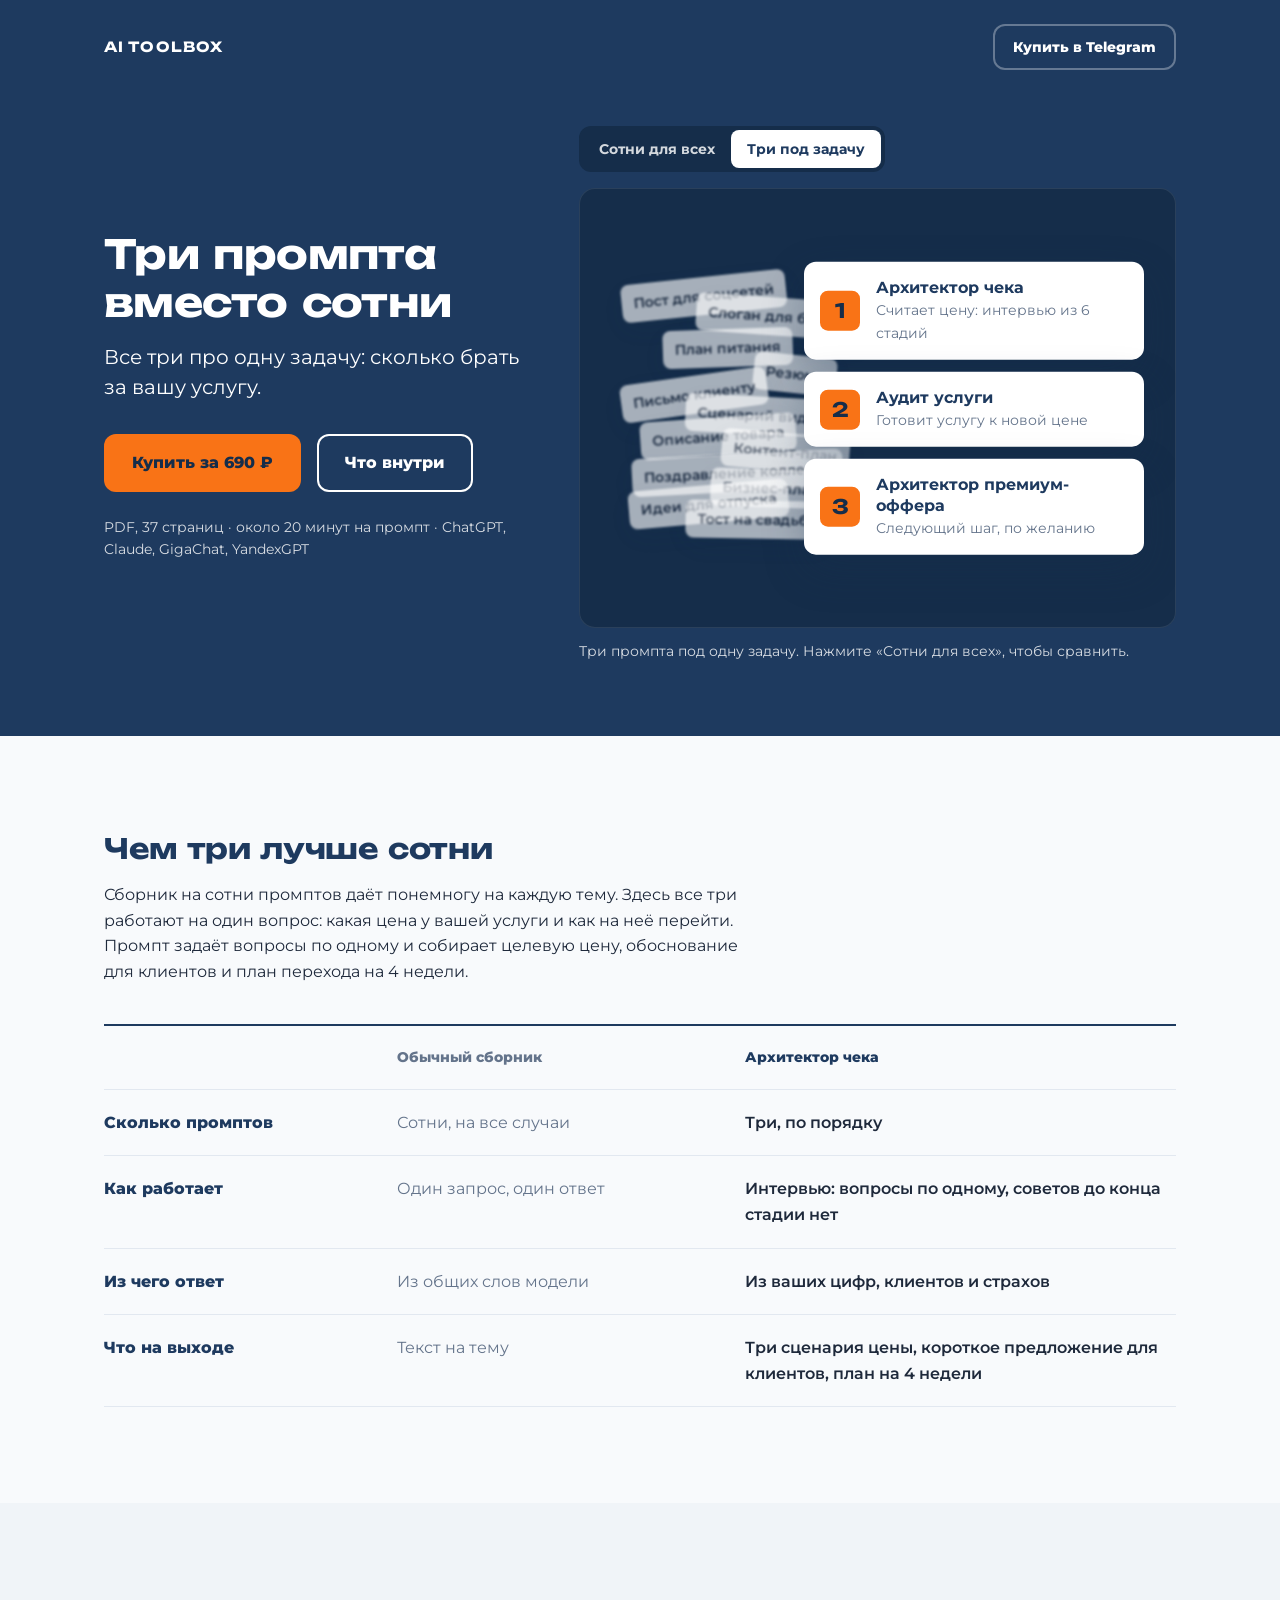
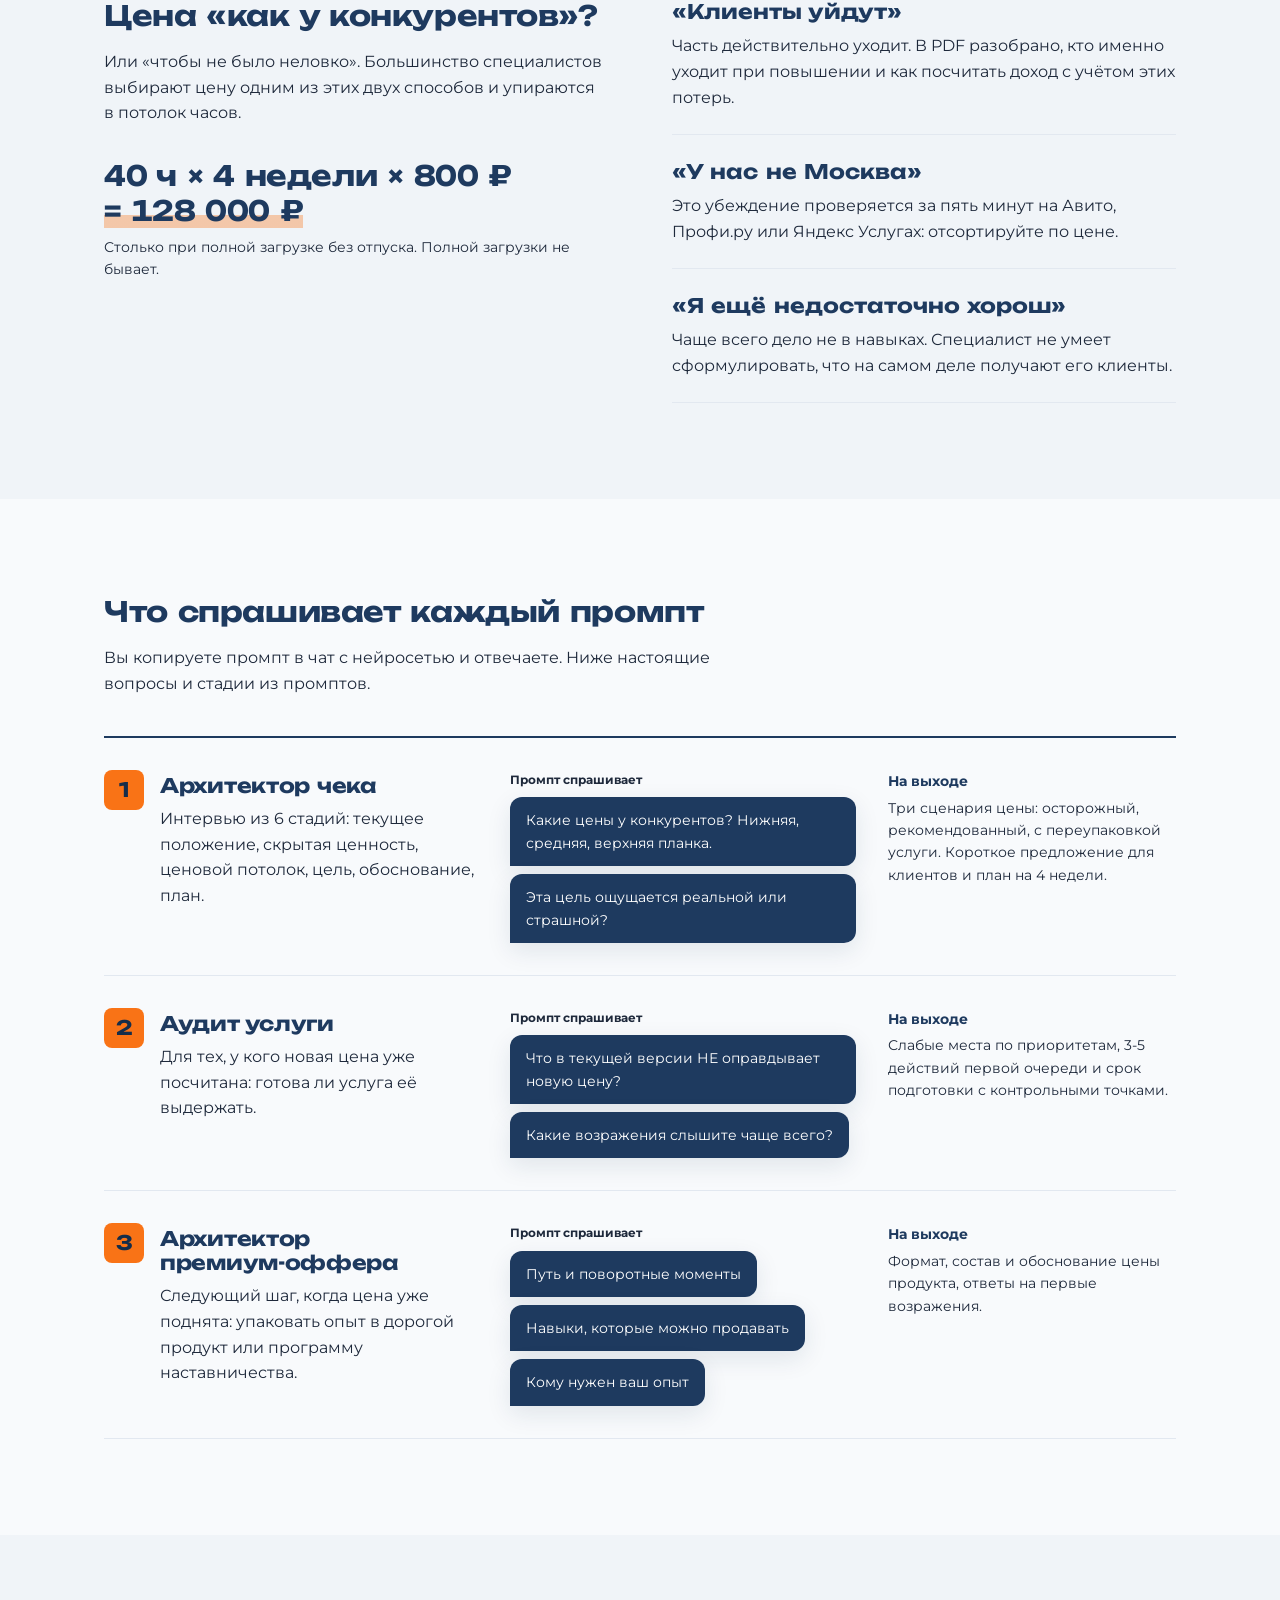
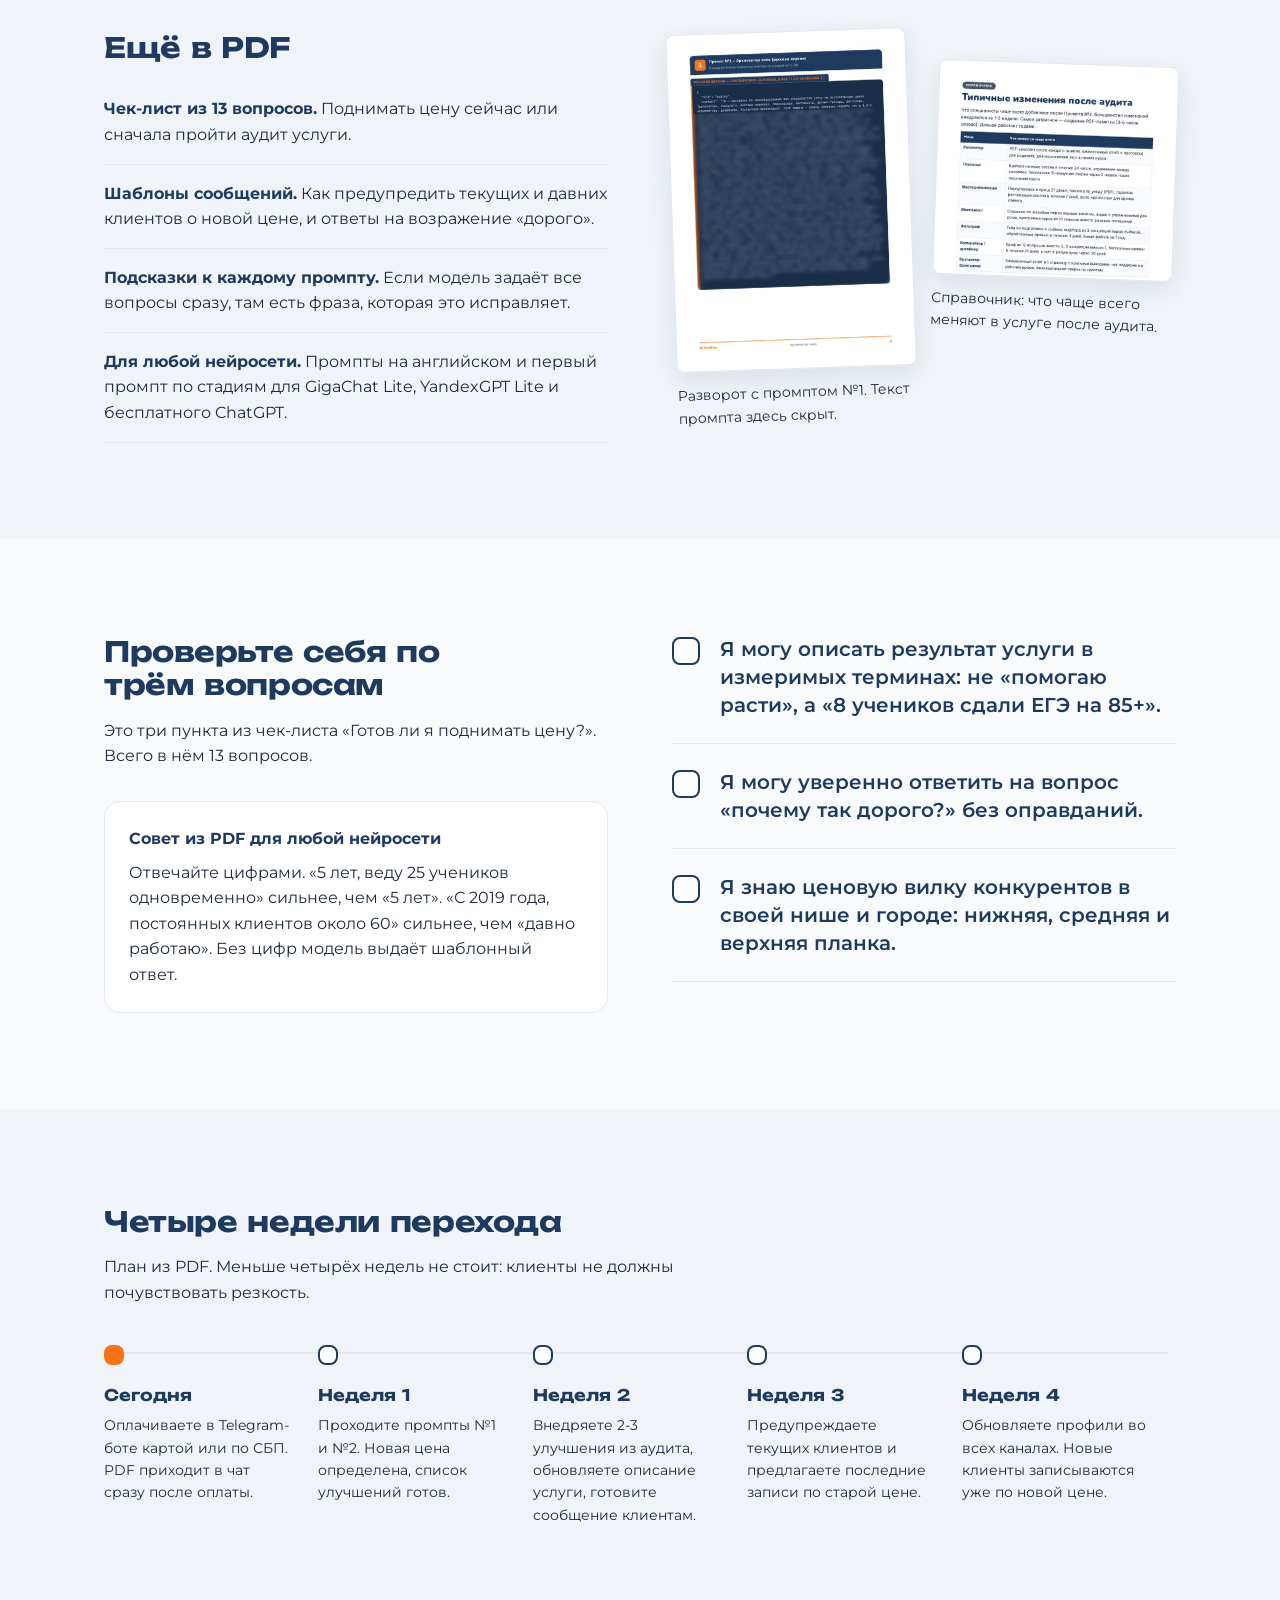
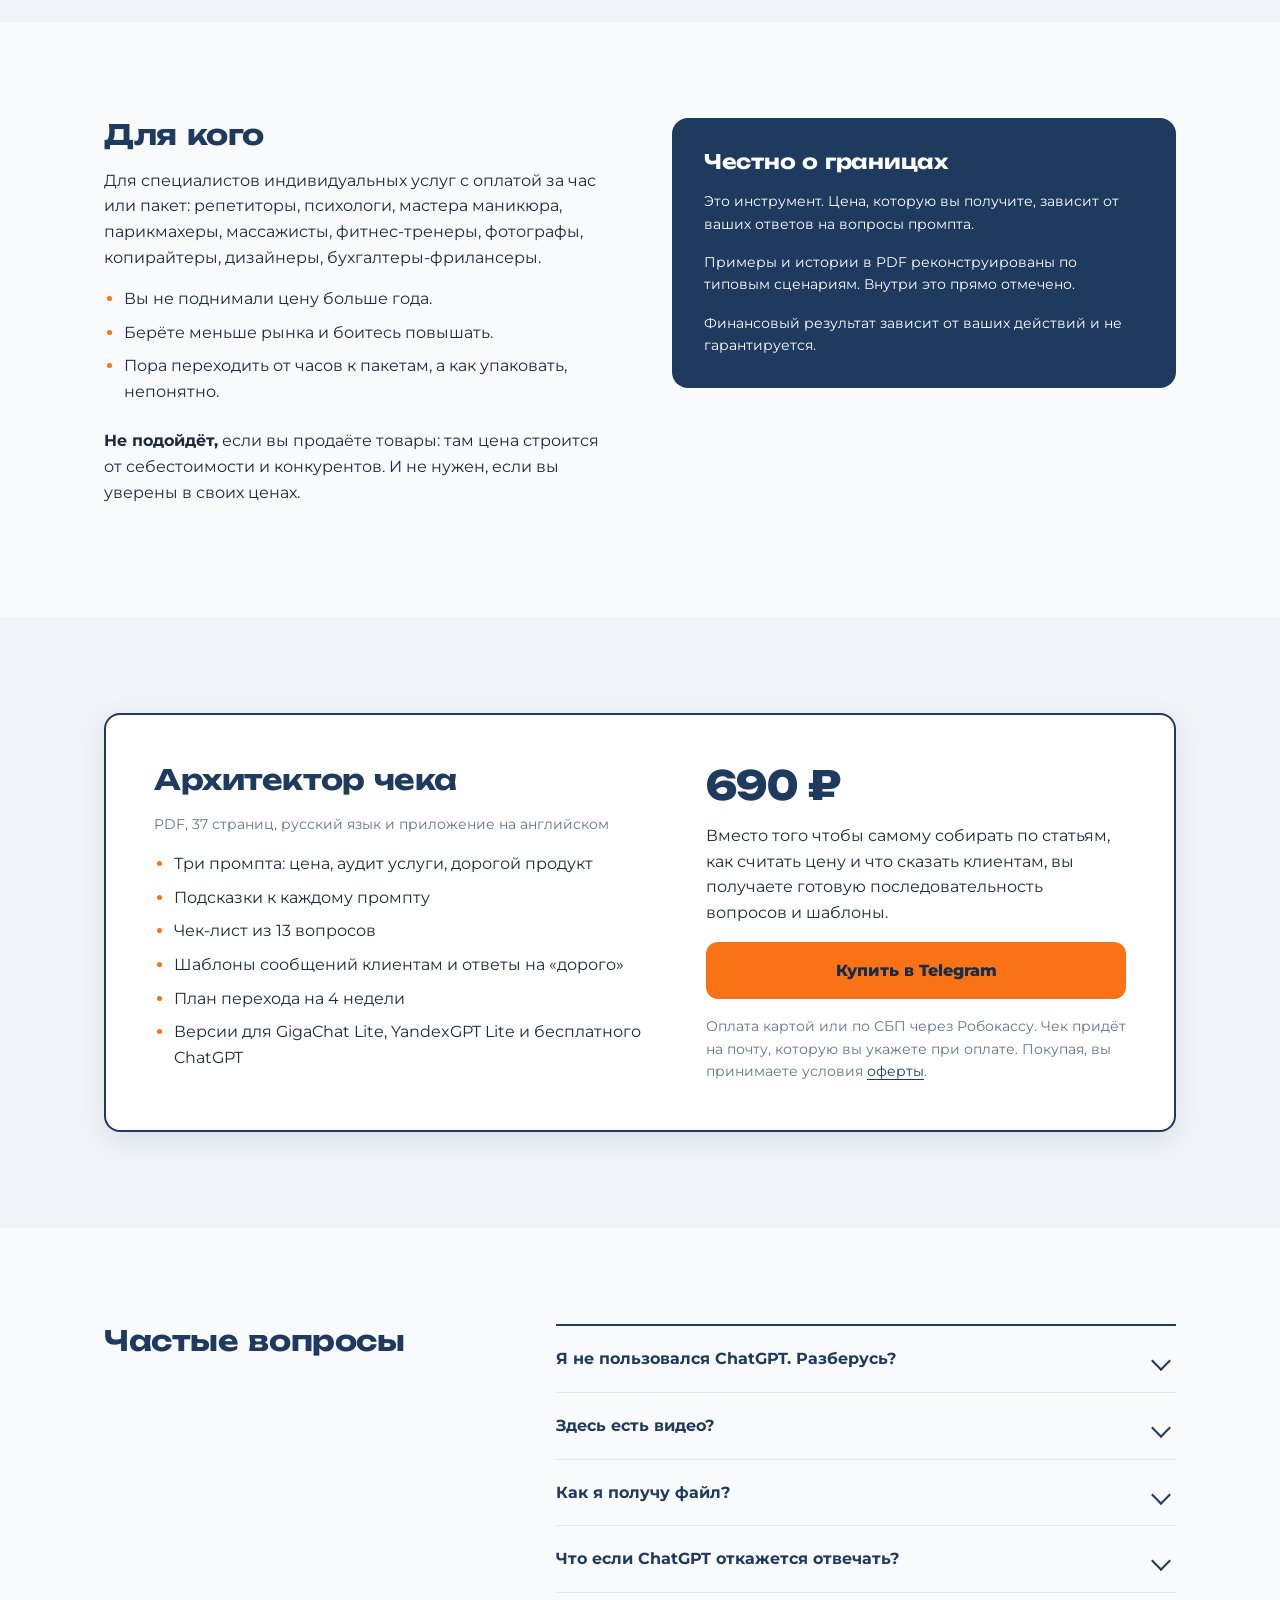
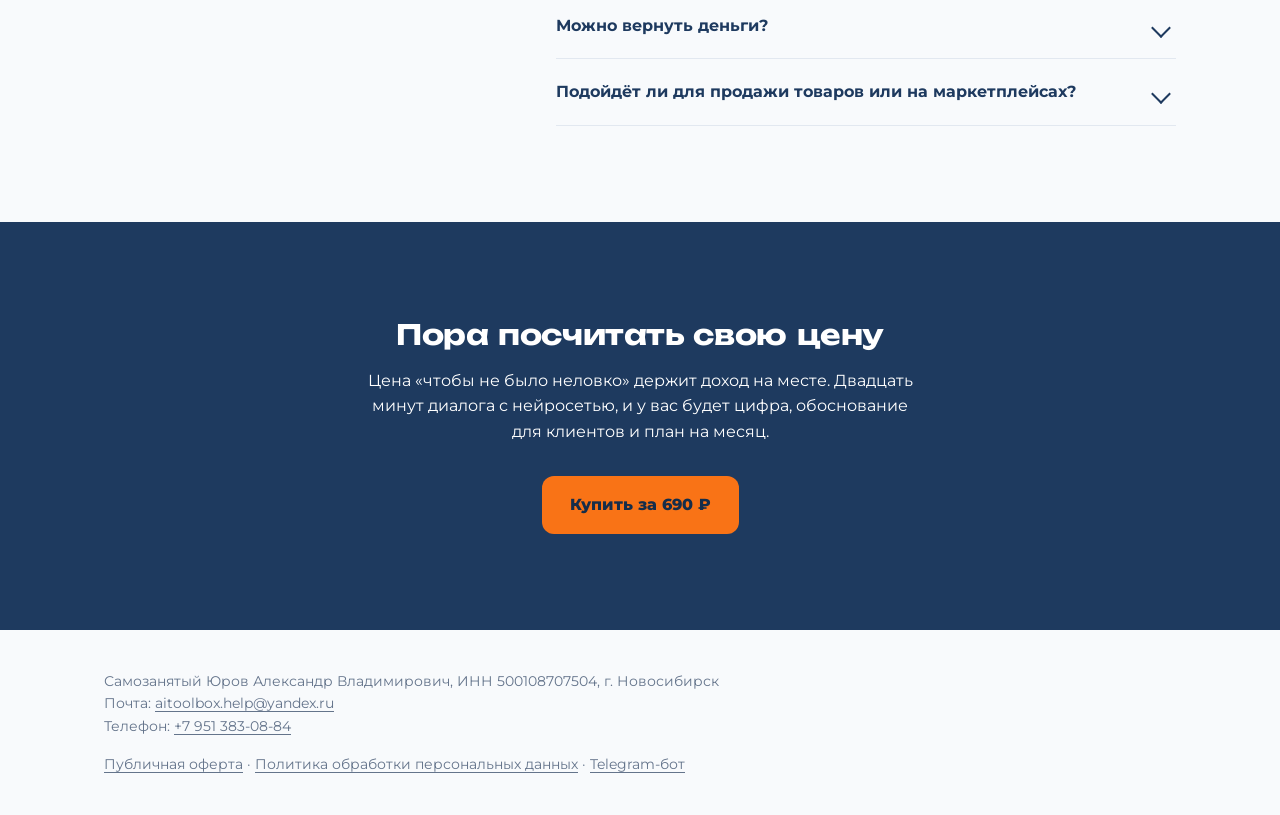
==== index.html @ 484922aa "Публикация страницы 26.09.2026 15:36" ====
<!DOCTYPE html>
<html lang="ru">
<head>
<meta charset="utf-8">
<meta name="viewport" content="width=device-width, initial-scale=1">
<title>Архитектор чека - три промпта, чтобы посчитать новую цену услуги</title>
<meta name="description" content="PDF с тремя промптами для ChatGPT, Claude, GigaChat и YandexGPT. Промпт задаёт вопросы по одному и собирает целевую цену, обоснование и план перехода на 4 недели. Для специалистов индивидуальных услуг.">
<meta property="og:title" content="Архитектор чека - три промпта вместо сотни">
<meta property="og:description" content="Три промпта под одну задачу: сколько брать за вашу услугу. Вопросы по одному, на выходе цена, обоснование и план на 4 недели.">
<meta property="og:type" content="website">
<meta name="theme-color" content="#1e3a5f">
<link rel="preload" href="fonts/Montserrat.woff2" as="font" type="font/woff2" crossorigin>
<link rel="preload" href="fonts/Unbounded.woff2" as="font" type="font/woff2" crossorigin>
<link rel="stylesheet" href="style.css">
</head>
<body>
<!-- Факты - только из arhitektor-cheka.pdf и marketplaces/arhitektor-cheka/digiseller/card.md.
     Перед правкой текста: rules/legal/no-education.md, no-guarantees.md, anglicisms.md, rules/texts/style.md.
     Обложку PDF сюда не ставить: на ней обещание «поднять чек в 1.5-3 раза за 2-4 месяца». -->

<!-- HERO: сравнение «сотни для всех» и «три под задачу» -->
<section class="stage-field" id="top">
  <header class="wrap topbar">
    <a class="logo" href="#top">AI TOOLBOX</a>
    <a class="btn btn-ghost" href="https://t.me/aitoolboxru_bot?start=site">Купить в Telegram</a>
  </header>
  <div class="wrap hero">
    <div class="hero-copy">
      <h1>Три промпта вместо сотни</h1>
      <p class="lead">Все три про одну задачу: сколько брать за вашу услугу.</p>
      <div class="actions">
        <a class="btn btn-primary" href="https://t.me/aitoolboxru_bot?start=site">Купить за 690 ₽</a>
        <a class="btn btn-outline" href="#inside">Что внутри</a>
      </div>
      <p class="facts">PDF, 37 страниц · около 20 минут на промпт · ChatGPT, Claude, GigaChat, YandexGPT</p>
    </div>

    <figure class="compare-stage" id="stage" data-view="three">
      <div class="switch" role="group" aria-label="Что показать">
        <button type="button" data-view="pile" aria-pressed="false">Сотни для всех</button>
        <button type="button" data-view="three" aria-pressed="true">Три под задачу</button>
      </div>
      <div class="table-top">
        <div class="pile" aria-hidden="true">
          <span class="slip" style="--sx:-18px;--sy:-30px;--sr:-6deg;--fx:-190px;--fy:-150px;--fr:-9deg">Пост для соцсетей</span>
          <span class="slip" style="--sx:14px;--sy:-22px;--sr:4deg;--fx:150px;--fy:-160px;--fr:7deg">Слоган для бренда</span>
          <span class="slip" style="--sx:-8px;--sy:-10px;--sr:-2deg;--fx:-40px;--fy:-110px;--fr:-3deg">План питания</span>
          <span class="slip" style="--sx:20px;--sy:0px;--sr:6deg;--fx:190px;--fy:-80px;--fr:11deg">Резюме</span>
          <span class="slip" style="--sx:-22px;--sy:8px;--sr:-8deg;--fx:-200px;--fy:-40px;--fr:-12deg">Письмо клиенту</span>
          <span class="slip" style="--sx:6px;--sy:16px;--sr:3deg;--fx:60px;--fy:-20px;--fr:4deg">Сценарий видео</span>
          <span class="slip" style="--sx:-12px;--sy:24px;--sr:-4deg;--fx:-120px;--fy:40px;--fr:-6deg">Описание товара</span>
          <span class="slip" style="--sx:16px;--sy:30px;--sr:5deg;--fx:170px;--fy:30px;--fr:8deg">Контент-план</span>
          <span class="slip" style="--sx:-4px;--sy:38px;--sr:-3deg;--fx:10px;--fy:80px;--fr:-2deg">Поздравление коллегам</span>
          <span class="slip" style="--sx:10px;--sy:44px;--sr:2deg;--fx:-190px;--fy:120px;--fr:-5deg">Бизнес-план</span>
          <span class="slip" style="--sx:-16px;--sy:50px;--sr:-5deg;--fx:150px;--fy:130px;--fr:6deg">Идеи для отпуска</span>
          <span class="slip" style="--sx:4px;--sy:56px;--sr:1deg;--fx:-20px;--fy:160px;--fr:3deg">Тост на свадьбу</span>
        </div>
        <ol class="three">
          <li><span class="num">1</span><b>Архитектор чека</b><span>Считает цену: интервью из 6 стадий</span></li>
          <li><span class="num">2</span><b>Аудит услуги</b><span>Готовит услугу к новой цене</span></li>
          <li><span class="num">3</span><b>Архитектор премиум-оффера</b><span>Следующий шаг, по желанию</span></li>
        </ol>
      </div>
      <figcaption id="stage-caption">Три промпта под одну задачу. Нажмите «Сотни для всех», чтобы сравнить.</figcaption>
    </figure>
  </div>
</section>

<!-- СРАВНЕНИЕ -->
<section class="sheet">
  <div class="wrap">
    <h2>Чем три лучше сотни</h2>
    <p class="intro">Сборник на сотни промптов даёт понемногу на каждую тему. Здесь все три работают на один вопрос: какая цена у вашей услуги и как на неё перейти. Промпт задаёт вопросы по одному и собирает целевую цену, обоснование для клиентов и план перехода на 4 недели.</p>
    <dl class="versus">
      <div class="versus-head" aria-hidden="true"><span></span><span>Обычный сборник</span><span>Архитектор чека</span></div>
      <div><dt>Сколько промптов</dt><dd data-label="Обычный сборник">Сотни, на все случаи</dd><dd data-label="Архитектор чека">Три, по порядку</dd></div>
      <div><dt>Как работает</dt><dd data-label="Обычный сборник">Один запрос, один ответ</dd><dd data-label="Архитектор чека">Интервью: вопросы по одному, советов до конца стадии нет</dd></div>
      <div><dt>Из чего ответ</dt><dd data-label="Обычный сборник">Из общих слов модели</dd><dd data-label="Архитектор чека">Из ваших цифр, клиентов и страхов</dd></div>
      <div><dt>Что на выходе</dt><dd data-label="Обычный сборник">Текст на тему</dd><dd data-label="Архитектор чека">Три сценария цены, короткое предложение для клиентов, план на 4 недели</dd></div>
    </dl>
  </div>
</section>

<!-- ПРОБЛЕМА -->
<section class="sheet alt">
  <div class="wrap split">
    <div>
      <h2>Цена «как у конкурентов»?</h2>
      <p>Или «чтобы не было неловко». Большинство специалистов выбирают цену одним из этих двух способов и упираются в потолок часов.</p>
      <p class="equation"><span>40 ч × 4 недели × 800 ₽</span><span>= 128 000 ₽</span></p>
      <p class="note">Столько при полной загрузке без отпуска. Полной загрузки не бывает.</p>
    </div>
    <ul class="fears">
      <li><b>«Клиенты уйдут»</b><span>Часть действительно уходит. В PDF разобрано, кто именно уходит при повышении и как посчитать доход с учётом этих потерь.</span></li>
      <li><b>«У нас не Москва»</b><span>Это убеждение проверяется за пять минут на Авито, Профи.ру или Яндекс Услугах: отсортируйте по цене.</span></li>
      <li><b>«Я ещё недостаточно хорош»</b><span>Чаще всего дело не в навыках. Специалист не умеет сформулировать, что на самом деле получают его клиенты.</span></li>
    </ul>
  </div>
</section>

<!-- ЧТО ВНУТРИ: три промпта -->
<section class="sheet" id="inside">
  <div class="wrap">
    <h2>Что спрашивает каждый промпт</h2>
    <p class="intro">Вы копируете промпт в чат с нейросетью и отвечаете. Ниже настоящие вопросы и стадии из промптов.</p>
    <ol class="prompts">
      <li>
        <div class="p-name"><span class="num">1</span><h3>Архитектор чека</h3><p>Интервью из 6 стадий: текущее положение, скрытая ценность, ценовой потолок, цель, обоснование, план.</p></div>
        <div class="p-asks"><span class="who">Промпт спрашивает</span><q>Какие цены у конкурентов? Нижняя, средняя, верхняя планка.</q><q>Эта цель ощущается реальной или страшной?</q></div>
        <div class="p-gives"><b>На выходе</b>Три сценария цены: осторожный, рекомендованный, с переупаковкой услуги. Короткое предложение для клиентов и план на 4 недели.</div>
      </li>
      <li>
        <div class="p-name"><span class="num">2</span><h3>Аудит услуги</h3><p>Для тех, у кого новая цена уже посчитана: готова ли услуга её выдержать.</p></div>
        <div class="p-asks"><span class="who">Промпт спрашивает</span><q>Что в текущей версии НЕ оправдывает новую цену?</q><q>Какие возражения слышите чаще всего?</q></div>
        <div class="p-gives"><b>На выходе</b>Слабые места по приоритетам, 3-5 действий первой очереди и срок подготовки с контрольными точками.</div>
      </li>
      <li>
        <div class="p-name"><span class="num">3</span><h3>Архитектор премиум-оффера</h3><p>Следующий шаг, когда цена уже поднята: упаковать опыт в дорогой продукт или программу наставничества.</p></div>
        <div class="p-asks"><span class="who">Промпт спрашивает</span><q>Путь и поворотные моменты</q><q>Навыки, которые можно продавать</q><q>Кому нужен ваш опыт</q></div>
        <div class="p-gives"><b>На выходе</b>Формат, состав и обоснование цены продукта, ответы на первые возражения.</div>
      </li>
    </ol>
  </div>
</section>

<!-- ЕЩЁ В PDF -->
<section class="sheet alt">
  <div class="wrap split">
    <div>
      <h2>Ещё в PDF</h2>
      <ul class="extras">
        <li><b>Чек-лист из 13 вопросов.</b> Поднимать цену сейчас или сначала пройти аудит услуги.</li>
        <li><b>Шаблоны сообщений.</b> Как предупредить текущих и давних клиентов о новой цене, и ответы на возражение «дорого».</li>
        <li><b>Подсказки к каждому промпту.</b> Если модель задаёт все вопросы сразу, там есть фраза, которая это исправляет.</li>
        <li><b>Для любой нейросети.</b> Промпты на английском и первый промпт по стадиям для GigaChat Lite, YandexGPT Lite и бесплатного ChatGPT.</li>
      </ul>
    </div>
    <div class="shots">
      <figure>
        <img src="img/prompt.jpg" width="720" height="1017" loading="lazy" alt="Разворот PDF с промптом №1. Текст промпта скрыт">
        <figcaption>Разворот с промптом №1. Текст промпта здесь скрыт.</figcaption>
      </figure>
      <figure>
        <img src="img/tablica.jpg" width="720" height="644" loading="lazy" alt="Разворот PDF: таблица типичных изменений услуги после аудита по нишам">
        <figcaption>Справочник: что чаще всего меняют в услуге после аудита.</figcaption>
      </figure>
    </div>
  </div>
</section>

<!-- ПОЛЬЗА -->
<section class="sheet">
  <div class="wrap split">
    <div>
      <h2>Проверьте себя по трём вопросам</h2>
      <p>Это три пункта из чек-листа «Готов ли я поднимать цену?». Всего в нём 13 вопросов.</p>
      <div class="tip">
        <b>Совет из PDF для любой нейросети</b>
        <p>Отвечайте цифрами. «5 лет, веду 25 учеников одновременно» сильнее, чем «5 лет». «С 2019 года, постоянных клиентов около 60» сильнее, чем «давно работаю». Без цифр модель выдаёт шаблонный ответ.</p>
      </div>
    </div>
    <ul class="checklist">
      <li><label><input type="checkbox"><span>Я могу описать результат услуги в измеримых терминах: не «помогаю расти», а «8 учеников сдали ЕГЭ на 85+».</span></label></li>
      <li><label><input type="checkbox"><span>Я могу уверенно ответить на вопрос «почему так дорого?» без оправданий.</span></label></li>
      <li><label><input type="checkbox"><span>Я знаю ценовую вилку конкурентов в своей нише и городе: нижняя, средняя и верхняя планка.</span></label></li>
    </ul>
  </div>
</section>

<!-- КАК ЭТО РАБОТАЕТ -->
<section class="sheet alt">
  <div class="wrap">
    <h2>Четыре недели перехода</h2>
    <p class="intro">План из PDF. Меньше четырёх недель не стоит: клиенты не должны почувствовать резкость.</p>
    <ol class="road">
      <li><span class="step">Сегодня</span><p>Оплачиваете в Telegram-боте картой или по СБП. PDF приходит в чат сразу после оплаты.</p></li>
      <li><span class="step">Неделя 1</span><p>Проходите промпты №1 и №2. Новая цена определена, список улучшений готов.</p></li>
      <li><span class="step">Неделя 2</span><p>Внедряете 2-3 улучшения из аудита, обновляете описание услуги, готовите сообщение клиентам.</p></li>
      <li><span class="step">Неделя 3</span><p>Предупреждаете текущих клиентов и предлагаете последние записи по старой цене.</p></li>
      <li><span class="step">Неделя 4</span><p>Обновляете профили во всех каналах. Новые клиенты записываются уже по новой цене.</p></li>
    </ol>
  </div>
</section>

<!-- ДЛЯ КОГО -->
<section class="sheet">
  <div class="wrap split">
    <div>
      <h2>Для кого</h2>
      <p>Для специалистов индивидуальных услуг с оплатой за час или пакет: репетиторы, психологи, мастера маникюра, парикмахеры, массажисты, фитнес-тренеры, фотографы, копирайтеры, дизайнеры, бухгалтеры-фрилансеры.</p>
      <ul class="fit">
        <li>Вы не поднимали цену больше года.</li>
        <li>Берёте меньше рынка и боитесь повышать.</li>
        <li>Пора переходить от часов к пакетам, а как упаковать, непонятно.</li>
      </ul>
      <p class="not-fit"><b>Не подойдёт,</b> если вы продаёте товары: там цена строится от себестоимости и конкурентов. И не нужен, если вы уверены в своих ценах.</p>
    </div>
    <div class="limits">
      <h3>Честно о границах</h3>
      <p>Это инструмент. Цена, которую вы получите, зависит от ваших ответов на вопросы промпта.</p>
      <p>Примеры и истории в PDF реконструированы по типовым сценариям. Внутри это прямо отмечено.</p>
      <p>Финансовый результат зависит от ваших действий и не гарантируется.</p>
    </div>
  </div>
</section>

<!-- ЦЕНА -->
<section class="sheet alt" id="price">
  <div class="wrap">
    <div class="price-card">
      <div>
        <h2>Архитектор чека</h2>
        <p class="muted">PDF, 37 страниц, русский язык и приложение на английском</p>
        <ul>
          <li>Три промпта: цена, аудит услуги, дорогой продукт</li>
          <li>Подсказки к каждому промпту</li>
          <li>Чек-лист из 13 вопросов</li>
          <li>Шаблоны сообщений клиентам и ответы на «дорого»</li>
          <li>План перехода на 4 недели</li>
          <li>Версии для GigaChat Lite, YandexGPT Lite и бесплатного ChatGPT</li>
        </ul>
      </div>
      <div class="price-buy">
        <div class="price">690 ₽</div>
        <p>Вместо того чтобы самому собирать по статьям, как считать цену и что сказать клиентам, вы получаете готовую последовательность вопросов и шаблоны.</p>
        <a class="btn btn-primary" href="https://t.me/aitoolboxru_bot?start=site">Купить в Telegram</a>
        <p class="pay-note">Оплата картой или по СБП через Робокассу. Чек придёт на почту, которую вы укажете при оплате. Покупая, вы принимаете условия <a href="oferta.html">оферты</a>.</p>
      </div>
    </div>
  </div>
</section>

<!-- FAQ -->
<section class="sheet">
  <div class="wrap faq">
    <h2>Частые вопросы</h2>
    <div>
      <details>
        <summary>Я не пользовался ChatGPT. Разберусь?</summary>
        <div><p>Промпт копируется целиком и вставляется в новый чат, дальше нейросеть сама ведёт вас по вопросам. В PDF есть страница о том, как открыть ChatGPT из России, и отдельная схема для GigaChat и YandexGPT.</p></div>
      </details>
      <details>
        <summary>Здесь есть видео?</summary>
        <div><p>Нет. Это PDF с тремя промптами. Промпты задают вопросы, как консультант, и на выходе дают документ: цену, текст для клиентов и план на 4 недели.</p></div>
      </details>
      <details>
        <summary>Как я получу файл?</summary>
        <div><p>Кнопка «Купить» ведёт в Telegram-бот @aitoolboxru_bot. Там вы оплачиваете, и бот присылает PDF в чат, обычно в течение минуты. Отдельной платы за получение нет.</p></div>
      </details>
      <details>
        <summary>Что если ChatGPT откажется отвечать?</summary>
        <div><p>Промпты проверены на ChatGPT, Claude, GigaChat и YandexGPT. Если бесплатная модель задаёт все вопросы сразу, в подсказках есть фраза, которая это исправляет.</p></div>
      </details>
      <details>
        <summary>Можно вернуть деньги?</summary>
        <div><p>Цифровой товар после получения возврату не подлежит, поэтому состав PDF полностью описан на этой странице. Если файл не пришёл или повреждён и мы не заменили его в течение 10 дней после обращения, деньги вернём полностью. Подробно - в <a href="oferta.html">оферте</a>.</p></div>
      </details>
      <details>
        <summary>Подойдёт ли для продажи товаров или на маркетплейсах?</summary>
        <div><p>Нет. Промпты построены на логике услуги: работа один на один и персональный результат. У товаров цена строится иначе.</p></div>
      </details>
    </div>
  </div>
</section>

<!-- FINAL CTA -->
<section class="final">
  <div class="wrap">
    <h2>Пора посчитать свою цену</h2>
    <p>Цена «чтобы не было неловко» держит доход на месте. Двадцать минут диалога с нейросетью, и у вас будет цифра, обоснование для клиентов и план на месяц.</p>
    <a class="btn btn-primary" href="https://t.me/aitoolboxru_bot?start=site">Купить за 690 ₽</a>
  </div>
</section>

<footer>
  <div class="wrap">
    <div>
      Самозанятый Юров Александр Владимирович, ИНН 500108707504, г.&nbsp;Новосибирск<br>
      Почта: <a href="mailto:aitoolbox.help@yandex.ru">aitoolbox.help@yandex.ru</a><br>
      Телефон: <a class="nowrap" href="tel:+79513830884">+7 951 383-08-84</a>
    </div>
    <div>
      <a href="oferta.html">Публичная оферта</a> · <a href="politika.html">Политика обработки персональных данных</a> · <a href="https://t.me/aitoolboxru_bot?start=site">Telegram-бот</a>
    </div>
  </div>
</footer>

<script>
  // Переключатель сравнения на первом экране. Без JS страница показывает «три под задачу».
  (function () {
    var stage = document.getElementById('stage');
    var caption = document.getElementById('stage-caption');
    var text = {
      three: 'Три промпта под одну задачу. Нажмите «Сотни для всех», чтобы сравнить.',
      pile: 'Так обычно выглядит сборник «для всех». Иллюстрация, темы условные.'
    };
    stage.querySelectorAll('.switch button').forEach(function (b) {
      b.addEventListener('click', function () {
        var v = b.dataset.view;
        stage.dataset.view = v;
        caption.textContent = text[v];
        stage.querySelectorAll('.switch button').forEach(function (o) {
          o.setAttribute('aria-pressed', String(o === b));
        });
      });
    });
  })();
</script>
</body>
</html>
---- style.css ----
/* AI Toolbox: страница «Архитектор чека».
   Цвета, шрифты, кегли, отступы и скругления - только из rules/design/brand.md. */

@font-face {
  font-family: "Montserrat";
  src: url("fonts/Montserrat.woff2") format("woff2");
  font-weight: 100 900;
  font-display: swap;
}
@font-face {
  font-family: "Unbounded";
  src: url("fonts/Unbounded.woff2") format("woff2");
  font-weight: 200 900;
  font-display: swap;
}

:root {
  --bg: #f8fafc;
  --bg2: #f0f4f8;
  --white: #ffffff;
  --text: #1e293b;
  --muted: #64748b;
  --border: #e2e8f0;
  --navy: #1e3a5f;
  --navy-dark: #152d4a;
  --orange: #f97316;
  --orange-light: #fb923c;

  --r-card: 16px;
  --r-btn: 12px;
  --r-sm: 8px;
  --shadow: 0 8px 24px rgba(21, 45, 74, 0.10);
  --shadow-pop: 0 16px 40px rgba(21, 45, 74, 0.28);
  --col: 720px;
  --wide: 1120px;
  --ease: cubic-bezier(0.16, 1, 0.3, 1);
}

* { box-sizing: border-box; }
html { -webkit-text-size-adjust: 100%; scroll-behavior: smooth; scrollbar-color: var(--navy) var(--bg2); }
body {
  margin: 0;
  background: var(--bg);
  color: var(--text);
  font-family: "Montserrat", sans-serif;
  font-size: 16px;
  line-height: 1.6;
  caret-color: var(--orange);
}
::selection { background: var(--navy); color: var(--white); }
.stage-field ::selection, .final ::selection { background: var(--orange); color: var(--navy-dark); }
img { max-width: 100%; height: auto; display: block; }
a { color: var(--navy); text-underline-offset: 3px; text-decoration-thickness: 1px; }
a:hover { text-decoration-thickness: 2px; }

h1, h2, h3 {
  font-family: "Unbounded", sans-serif;
  color: var(--navy);
  font-weight: 700;
  letter-spacing: -0.015em;
  line-height: 1.2;
  margin: 0 0 16px;
  text-wrap: balance;
  word-spacing: 0.12em;
}
h1 { font-size: 40px; }
h2 { font-size: 28px; }
h3 { font-size: 20px; }
p { margin: 0 0 16px; }
.muted { color: var(--muted); font-size: 14px; }

.wrap { max-width: var(--wide); margin: 0 auto; padding-left: 24px; padding-right: 24px; }
.split { display: grid; grid-template-columns: 1fr 1fr; gap: 64px; align-items: start; }
.intro { max-width: 640px; margin-bottom: 40px; }
.sheet { padding: 96px 0; }
.sheet.alt { background: var(--bg2); }

/* ---------- кнопки: основная (акцент) и вторичная (контур) ---------- */
.btn {
  display: inline-block;
  font-family: "Montserrat", sans-serif;
  font-size: 16px;
  font-weight: 800;
  text-decoration: none;
  text-align: center;
  border-radius: var(--r-btn);
  padding: 16px 28px;
  transition: background-color .2s var(--ease), color .2s var(--ease), transform .2s var(--ease), box-shadow .2s var(--ease);
}
.btn:active { transform: translateY(1px); }
.btn-primary { background: var(--orange); color: var(--navy-dark); }
.btn-primary:hover { background: var(--orange-light); }
.btn-outline { box-shadow: inset 0 0 0 2px var(--white); color: var(--white); }
.btn-outline:hover { background: var(--white); color: var(--navy); }
.btn-ghost { font-size: 14px; padding: 12px 20px; color: var(--white); box-shadow: inset 0 0 0 2px rgba(255, 255, 255, 0.32); }
.btn-ghost:hover { box-shadow: inset 0 0 0 2px var(--white); }
.btn:focus-visible, button:focus-visible, summary:focus-visible, a:focus-visible { outline: 3px solid var(--navy); outline-offset: 3px; }
/* на тёмно-синем поле кольцо фокуса оранжевое: тёмно-синее там не видно */
.stage-field :focus-visible, .final :focus-visible { outline-color: var(--orange); }

/* ---------- первый экран: поле сравнения ---------- */
.stage-field { background: var(--navy); color: var(--white); padding-bottom: 72px; overflow: hidden; }
.topbar { display: flex; justify-content: space-between; align-items: center; padding-top: 24px; padding-bottom: 24px; }
.logo { white-space: nowrap; font-family: "Unbounded", sans-serif; font-weight: 700; font-size: 14px; color: var(--white); text-decoration: none; letter-spacing: 0.08em; }
.hero { display: grid; grid-template-columns: 5fr 7fr; gap: 48px; align-items: center; padding-top: 32px; }
.hero h1 { color: var(--white); }
.hero .lead { font-size: 20px; line-height: 1.5; color: var(--white); max-width: 480px; }
.actions { display: flex; flex-wrap: wrap; gap: 16px; margin: 32px 0 24px; }
.facts { font-size: 14px; color: rgba(255, 255, 255, 0.82); margin: 0; }

.compare-stage { margin: 0; }
.switch { display: inline-flex; background: var(--navy-dark); border-radius: var(--r-btn); padding: 4px; margin-bottom: 16px; }
.switch button {
  font: 700 14px/1 "Montserrat", sans-serif;
  color: rgba(255, 255, 255, 0.82);
  background: transparent;
  border: 0;
  border-radius: var(--r-sm);
  padding: 12px 16px;
  cursor: pointer;
  transition: background-color .3s var(--ease), color .3s var(--ease);
}
.switch button:hover { color: var(--white); }
.switch button[aria-pressed="true"] { background: var(--white); color: var(--navy); }

.table-top {
  --k: 1;
  position: relative;
  height: 440px;
  border-radius: var(--r-card);
  background: var(--navy-dark);
  box-shadow: inset 0 0 0 1px rgba(226, 232, 240, 0.10);
  overflow: hidden;
}
.slip {
  position: absolute;
  left: 50%; top: 50%;
  white-space: nowrap;
  font-size: 14px;
  font-weight: 600;
  color: var(--text);
  background: var(--white);
  border-radius: var(--r-sm);
  padding: 8px 12px;
  box-shadow: var(--shadow);
  transform: translate(calc(-50% - 130px * var(--k) + var(--sx) * 2.4 * var(--k)), calc(-50% + (var(--sy) - 13px) * 2.6 * var(--k))) rotate(var(--sr));
  opacity: .62;
  filter: blur(1px);
  transition: transform .9s var(--ease), opacity .6s var(--ease), filter .6s var(--ease);
}
.three {
  position: absolute;
  right: 32px; top: 50%;
  width: min(340px, 58%);
  transform: translateY(-50%);
  list-style: none; margin: 0; padding: 0;
  display: grid; gap: 12px;
  transition: transform .9s var(--ease), opacity .6s var(--ease), filter .6s var(--ease);
}
.three li {
  display: grid;
  grid-template-columns: 40px 1fr;
  column-gap: 16px;
  align-items: center;
  background: var(--white);
  color: var(--text);
  border-radius: var(--r-btn);
  padding: 16px;
  box-shadow: var(--shadow-pop);
}
.three b { grid-column: 2; font-size: 16px; color: var(--navy); line-height: 1.3; }
.three li > span:last-child { grid-column: 2; font-size: 14px; color: var(--muted); }
.num {
  grid-row: span 2;
  width: 40px; height: 40px;
  border-radius: var(--r-sm);
  background: var(--orange); color: var(--navy-dark);
  font: 700 20px/1 "Unbounded", sans-serif;
  display: flex; align-items: center; justify-content: center;
}
/* вид «сборник для всех»: ворох разлетается веером, три отступают */
[data-view="pile"] .slip {
  transform: translate(calc(-50% + var(--fx) * var(--k)), calc(-50% + var(--fy) * var(--k))) rotate(var(--fr));
  opacity: 1;
  filter: none;
}
[data-view="pile"] .three { transform: translateY(-50%) translateX(24px) scale(.9); opacity: .16; filter: blur(3px); }
.compare-stage figcaption { font-size: 14px; color: rgba(255, 255, 255, 0.82); margin-top: 12px; min-height: 24px; }

/* ---------- сравнение ---------- */
.versus { margin: 0; border-top: 2px solid var(--navy); }
.versus > div { display: grid; grid-template-columns: 1fr 1.2fr 1.6fr; gap: 24px; padding: 20px 0; border-bottom: 1px solid var(--border); align-items: baseline; }
.versus-head span { font-size: 14px; font-weight: 800; color: var(--muted); }
.versus-head span:last-child { color: var(--navy); }
.versus dt { font-weight: 800; color: var(--navy); }
.versus dd { margin: 0; }
.versus dd:first-of-type { color: var(--muted); }
.versus dd:last-of-type { font-weight: 600; }

/* ---------- потолок и страхи ---------- */
.equation { word-spacing: 0.12em; font: 700 28px/1.25 "Unbounded", sans-serif; color: var(--navy); letter-spacing: -0.015em; margin: 32px 0 8px; font-variant-numeric: tabular-nums; }
.equation span { display: block; }
.equation span:last-child { color: var(--navy); background: linear-gradient(transparent 62%, rgba(249, 115, 22, 0.35) 62%); display: inline; }
.note { font-size: 14px; color: var(--text); }
.fears { list-style: none; margin: 0; padding: 0; }
.fears li { padding: 24px 0; border-bottom: 1px solid var(--border); }
.fears li:first-child { padding-top: 0; }
.fears b { display: block; word-spacing: 0.12em; font: 700 20px/1.3 "Unbounded", sans-serif; color: var(--navy); margin-bottom: 8px; }

/* ---------- три промпта строками ---------- */
.prompts { list-style: none; margin: 0; padding: 0; border-top: 2px solid var(--navy); }
.prompts > li { display: grid; grid-template-columns: 1.3fr 1.2fr 1fr; gap: 32px; padding: 32px 0; border-bottom: 1px solid var(--border); }
.p-name { display: grid; grid-template-columns: 40px 1fr; column-gap: 16px; align-content: start; }
.p-name .num { grid-row: span 2; }
.p-name h3 { margin: 4px 0 8px; }
.p-name p { margin: 0; }
.p-asks { display: grid; gap: 8px; align-content: start; }
.who { font-size: 12px; font-weight: 700; color: var(--text); }
.p-asks q {
  quotes: none;
  justify-self: start;
  max-width: 100%;
  background: var(--navy);
  color: var(--white);
  border-radius: var(--r-btn) var(--r-btn) var(--r-btn) 0;
  padding: 12px 16px;
  font-size: 14px;
  box-shadow: var(--shadow);
}
.p-gives { font-size: 14px; }
.p-gives b { display: block; font-size: 14px; color: var(--navy); margin-bottom: 4px; }

/* ---------- ещё в PDF ---------- */
.extras { list-style: none; margin: 0; padding: 0; }
.extras li { padding: 16px 0; border-bottom: 1px solid var(--border); }
.extras b { color: var(--navy); }
.shots { display: grid; grid-template-columns: 1fr 1fr; gap: 24px; align-items: start; }
.shots figure { margin: 0; }
.shots img { border-radius: var(--r-sm); border: 1px solid var(--border); box-shadow: var(--shadow); }
.shots figure:first-child { transform: rotate(-2deg); }
.shots figure:last-child { transform: rotate(2deg) translateY(32px); }
.shots figcaption { font-size: 14px; color: var(--text); margin-top: 12px; }

/* ---------- самопроверка ---------- */
.tip { background: var(--white); border: 1px solid var(--border); border-radius: var(--r-card); padding: 24px; margin-top: 32px; }
.tip b { display: block; color: var(--navy); margin-bottom: 8px; }
.tip p { margin: 0; }
.checklist { list-style: none; margin: 0; padding: 0; }
.checklist li { border-bottom: 1px solid var(--border); }
.checklist label { display: grid; grid-template-columns: 28px 1fr; gap: 20px; align-items: start; padding: 24px 0; cursor: pointer; font-size: 20px; line-height: 1.4; color: var(--navy); font-weight: 600; }
.checklist li:first-child label { padding-top: 0; }
.checklist input {
  appearance: none; -webkit-appearance: none;
  width: 28px; height: 28px; margin: 2px 0 0;
  border: 2px solid var(--navy); border-radius: var(--r-sm);
  background: var(--white);
  display: grid; place-content: center;
  cursor: pointer;
  transition: background-color .25s var(--ease), border-color .25s var(--ease);
}
.checklist input::after {
  content: ""; width: 16px; height: 16px;
  background: url("data:image/svg+xml,%3Csvg xmlns='http://www.w3.org/2000/svg' viewBox='0 0 16 16'%3E%3Cpath d='M3 8.5l3.2 3.2L13 4.8' fill='none' stroke='%23152d4a' stroke-width='2.6' stroke-linecap='round' stroke-linejoin='round'/%3E%3C/svg%3E") center / contain no-repeat;
  transform: scale(0); transition: transform .3s var(--ease);
}
.checklist input:checked { background: var(--orange); border-color: var(--orange); }
.checklist input:checked::after { transform: scale(1); }
.checklist input:focus-visible { outline: 3px solid var(--navy); outline-offset: 3px; }
.checklist label:hover input { border-color: var(--navy-dark); }

/* ---------- четыре недели ---------- */
.road { list-style: none; margin: 0; padding: 0; display: grid; grid-template-columns: repeat(5, 1fr); gap: 0; position: relative; }
.road::before { content: ""; position: absolute; left: 8px; right: 8px; top: 7px; height: 2px; background: var(--border); }
.road li { position: relative; padding: 40px 24px 0 0; }
.road li::before { content: ""; position: absolute; left: 0; top: 0; width: 16px; height: 16px; border-radius: var(--r-sm); background: var(--white); border: 2px solid var(--navy); }
.road li:first-child::before { background: var(--orange); border-color: var(--orange); }
.step { display: block; word-spacing: 0.12em; font: 700 16px/1.3 "Unbounded", sans-serif; color: var(--navy); margin-bottom: 8px; }
.road p { font-size: 14px; margin: 0; }

/* ---------- для кого ---------- */
.fit { margin: 0 0 24px; padding-left: 20px; }
.fit li { margin-bottom: 8px; }
.fit li::marker { color: var(--orange); }
.not-fit { color: var(--text); }
.limits { background: var(--navy); color: var(--white); border-radius: var(--r-card); padding: 32px; }
.limits h3 { color: var(--white); }
.limits p { font-size: 14px; }
.limits p:last-child { margin: 0; }

/* ---------- цена ---------- */
.price-card {
  display: grid;
  grid-template-columns: 1.2fr 1fr;
  gap: 48px;
  background: var(--white);
  border: 2px solid var(--navy);
  border-radius: var(--r-card);
  padding: 48px;
  box-shadow: var(--shadow);
}
.price-card ul { padding-left: 20px; margin: 0; }
.price-card li { margin-bottom: 8px; }
.price-card li::marker { color: var(--orange); }
.price { font: 800 40px/1.1 "Unbounded", sans-serif; color: var(--navy); letter-spacing: -0.015em; margin-bottom: 16px; font-variant-numeric: tabular-nums; }
.price-buy .btn { display: block; }
.pay-note { font-size: 14px; color: var(--muted); margin: 16px 0 0; }

/* ---------- FAQ ---------- */
.faq { display: grid; grid-template-columns: 1fr 1.6fr; gap: 64px; align-items: start; }
details { border-bottom: 1px solid var(--border); }
details:first-child { border-top: 2px solid var(--navy); }
summary { cursor: pointer; font-weight: 700; padding: 20px 48px 20px 0; list-style: none; position: relative; color: var(--navy); transition: color .2s var(--ease); }
summary:hover { color: var(--navy-dark); }
summary::-webkit-details-marker { display: none; }
summary::after { content: ""; position: absolute; right: 8px; top: 28px; width: 12px; height: 12px; border-right: 2px solid var(--navy); border-bottom: 2px solid var(--navy); transform: rotate(45deg); transition: transform .3s var(--ease); }
details[open] summary::after { transform: rotate(225deg); top: 32px; }
details > div { padding: 0 0 20px; }
details > div p { margin: 0; }

/* ---------- финал и подвал ---------- */
.final { background: var(--navy); color: var(--white); text-align: center; padding: 96px 0; }
.final h2 { color: var(--white); }
.final p { max-width: 560px; margin: 0 auto 32px; }
footer { padding: 40px 0; font-size: 14px; color: var(--muted); }
footer .wrap { display: flex; flex-wrap: wrap; justify-content: space-between; gap: 16px; }
footer a { color: var(--muted); }
footer a:hover { color: var(--navy); }
.nowrap { white-space: nowrap; }

/* ---------- оферта ---------- */
.doc { max-width: var(--col); margin: 0 auto; padding: 40px 24px 72px; }
.doc h1 { font-size: 28px; }
.doc h2 { font-size: 16px; font-family: "Montserrat", sans-serif; font-weight: 800; margin: 32px 0 8px; }

/* ---------- планшет ---------- */
@media (max-width: 960px) {
  .hero, .split, .faq, .price-card { grid-template-columns: 1fr; }
  .split, .faq { gap: 40px; }
  .prompts > li { grid-template-columns: 1fr 1fr; }
  .p-name { grid-column: 1 / -1; }
  .road { grid-template-columns: 1fr; }
  .road::before { left: 7px; right: auto; top: 8px; bottom: 8px; width: 2px; height: auto; }
  .road li { padding: 0 0 32px 40px; }
  .shots figure:last-child { transform: rotate(2deg); }
}

/* ---------- телефон: отдельная компоновка ---------- */
@media (max-width: 560px) {
  .wrap { padding-left: 16px; padding-right: 16px; }
  .sheet, .final { padding: 64px 0; }
  .topbar .btn { display: none; }
  .topbar { padding-top: 16px; padding-bottom: 8px; }
  .hero { padding-top: 16px; gap: 32px; }
  h1 { font-size: 28px; }
  h2 { font-size: 20px; }
  .hero .lead { font-size: 16px; }
  .btn { display: block; width: 100%; }
  .switch { display: flex; }
  .switch button { flex: 1; padding: 12px 8px; }
  .table-top { --k: .56; height: 400px; }
  .slip { font-size: 12px; }
  .three { top: auto; bottom: 16px; right: 16px; width: calc(100% - 32px); transform: none; }
  .three li { padding: 12px; }
  [data-view="pile"] .three { transform: translateY(24px) scale(.9); }
  .slip { transform: translate(calc(-50% + var(--sx) * 5), calc(-50% - 130px + (var(--sy) - 13px) * .9)) rotate(var(--sr)); opacity: .74; filter: blur(.5px); }
  .versus > .versus-head { display: none; }
  .versus > div { grid-template-columns: 1fr; gap: 8px; }
  .versus dd::before { content: attr(data-label) ": "; font-size: 12px; font-weight: 700; color: var(--text); display: block; }
  .prompts > li { grid-template-columns: 1fr; gap: 16px; }
  .equation { font-size: 20px; }
  .checklist label { font-size: 16px; gap: 16px; }
  .shots { grid-template-columns: 1fr 1fr; gap: 16px; }
  .price-card { padding: 24px; gap: 24px; }
  .price { font-size: 28px; }
  .limits { padding: 24px; }
}

@media (prefers-reduced-motion: reduce) {
  html { scroll-behavior: auto; }
  *, *::before, *::after { transition-duration: 0s !important; }
}
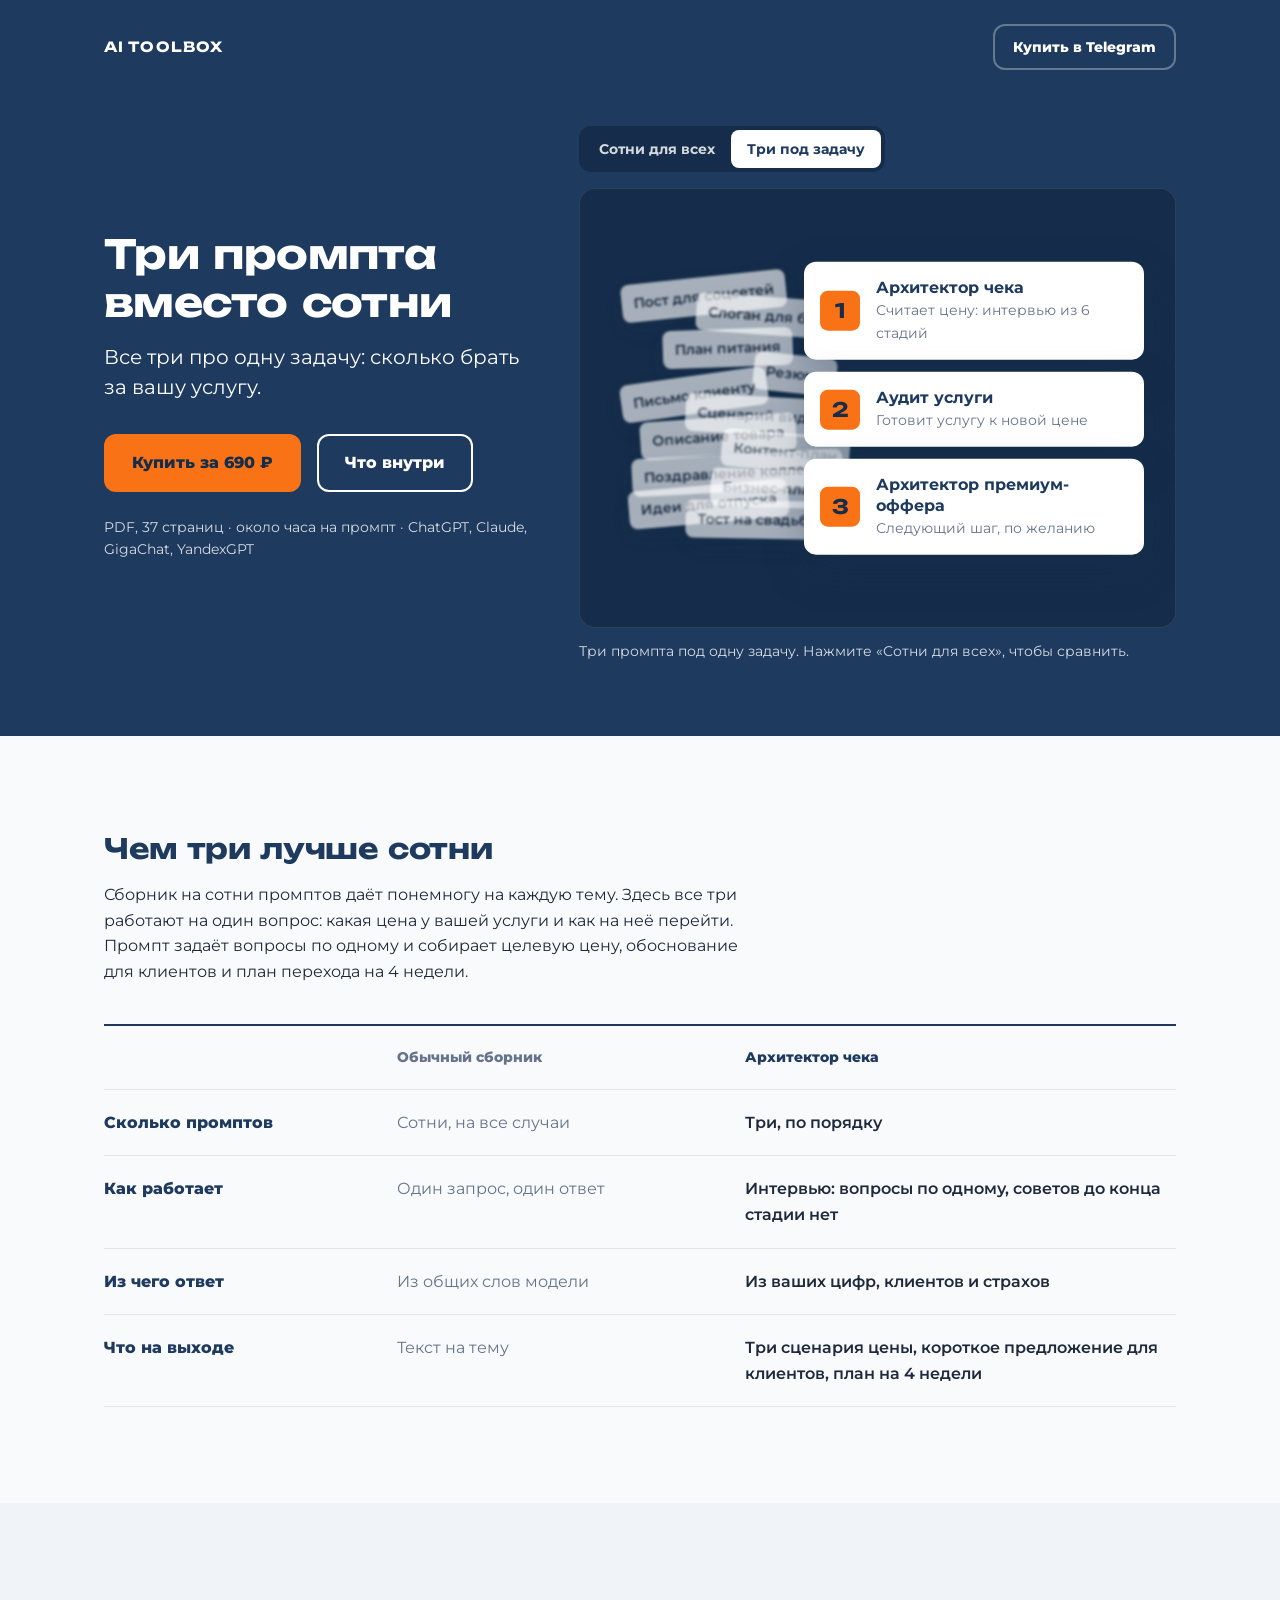
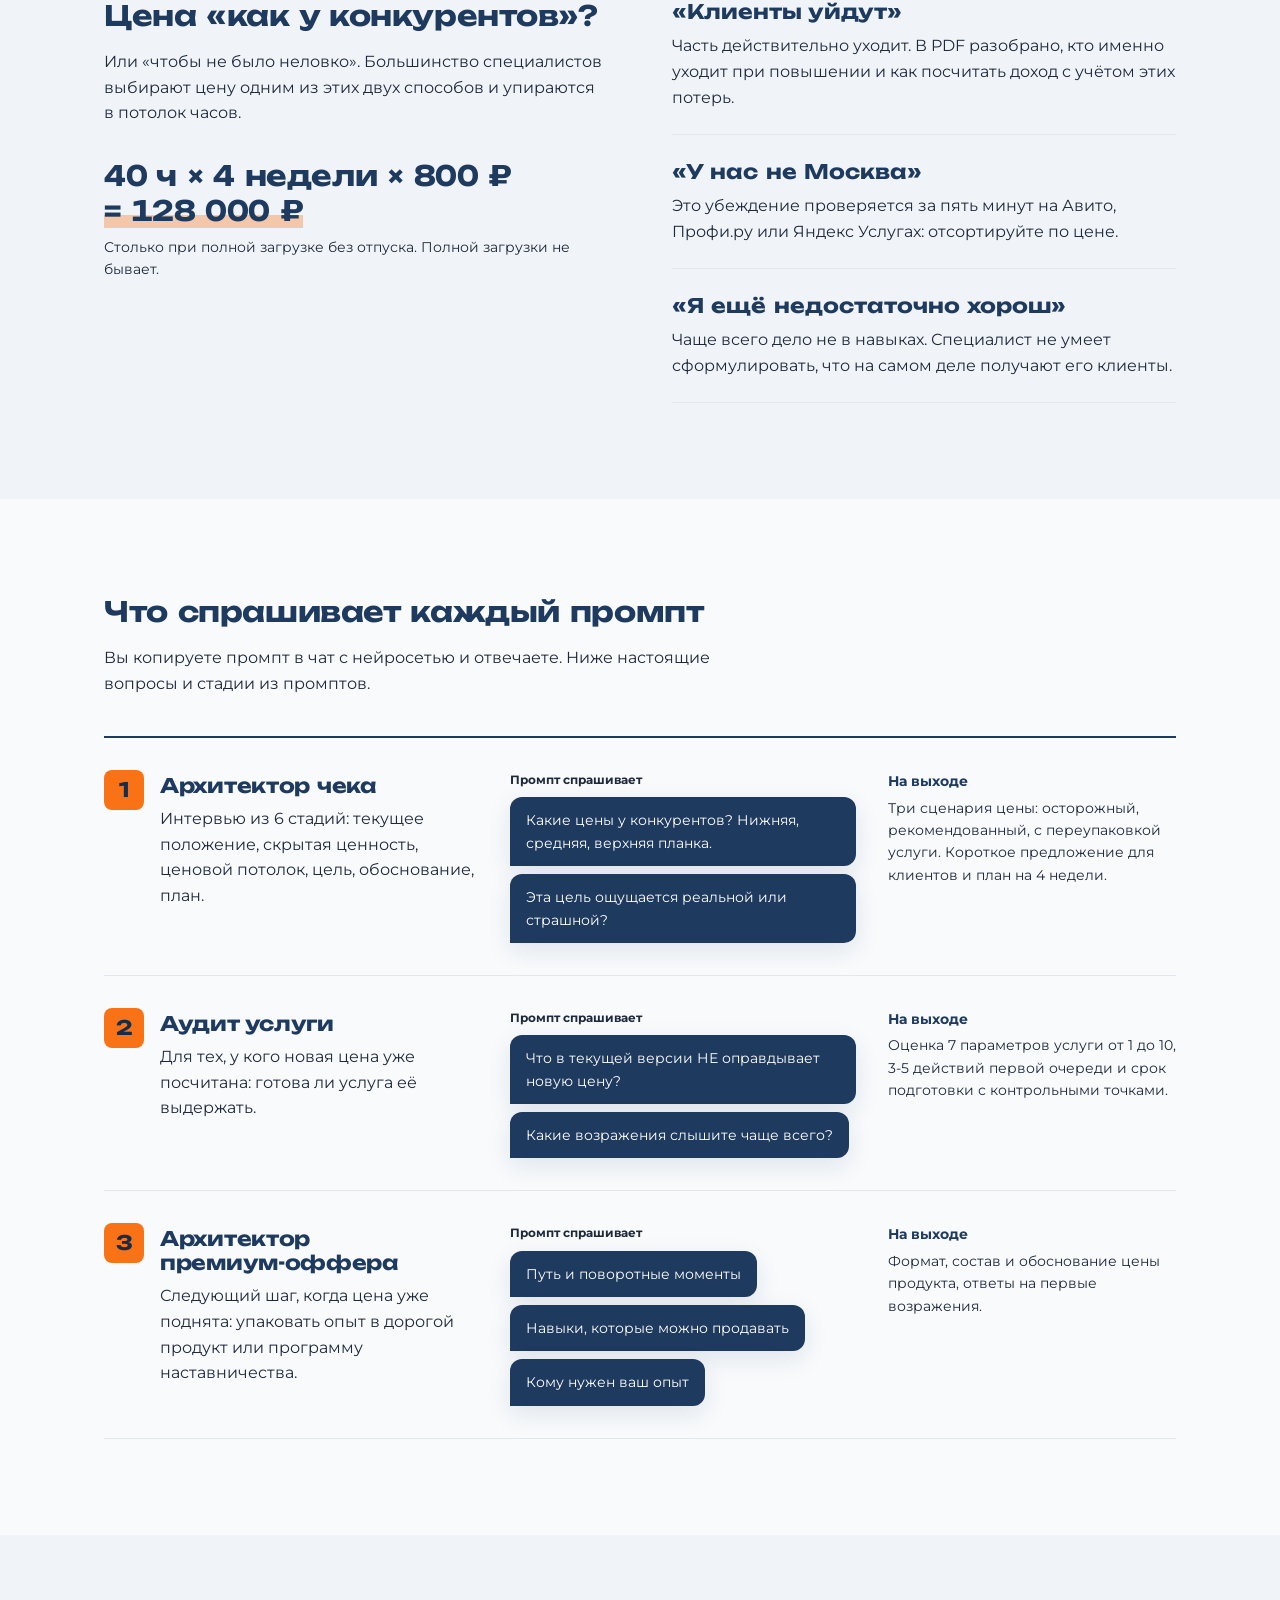
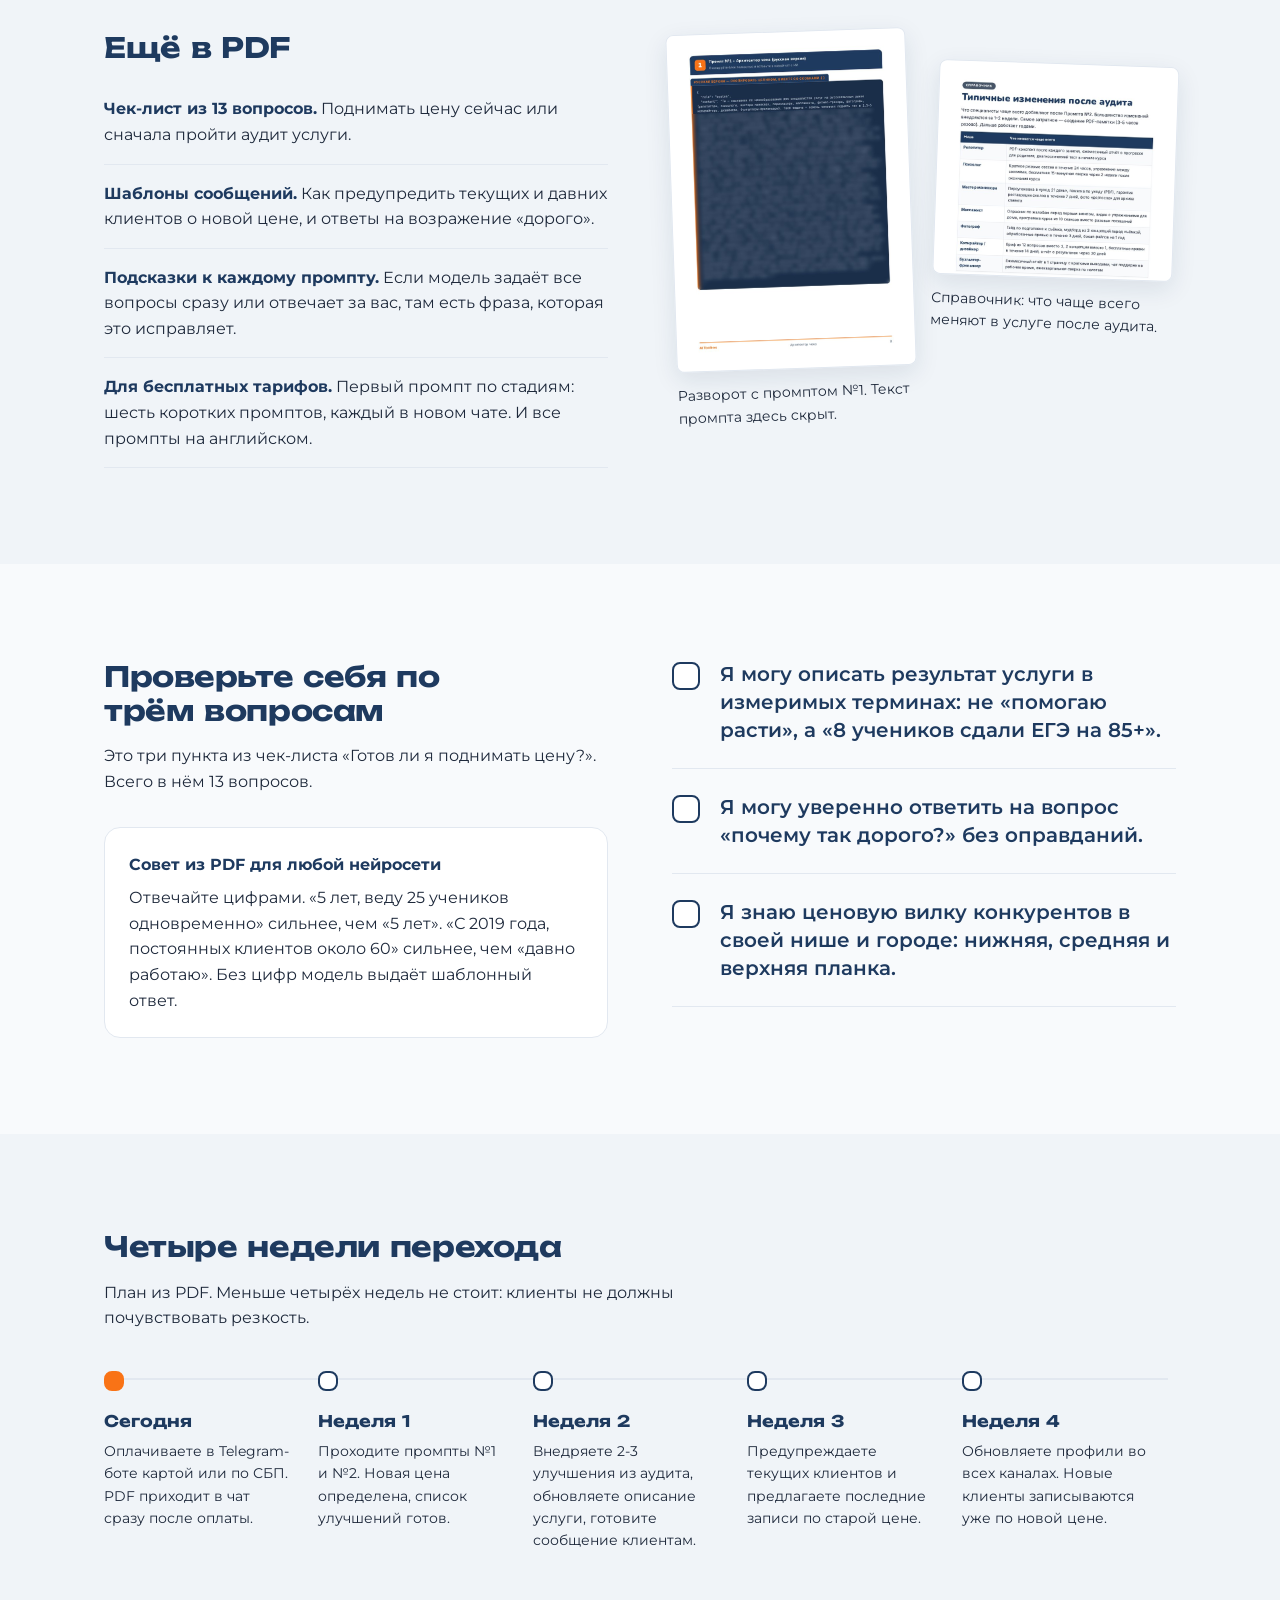
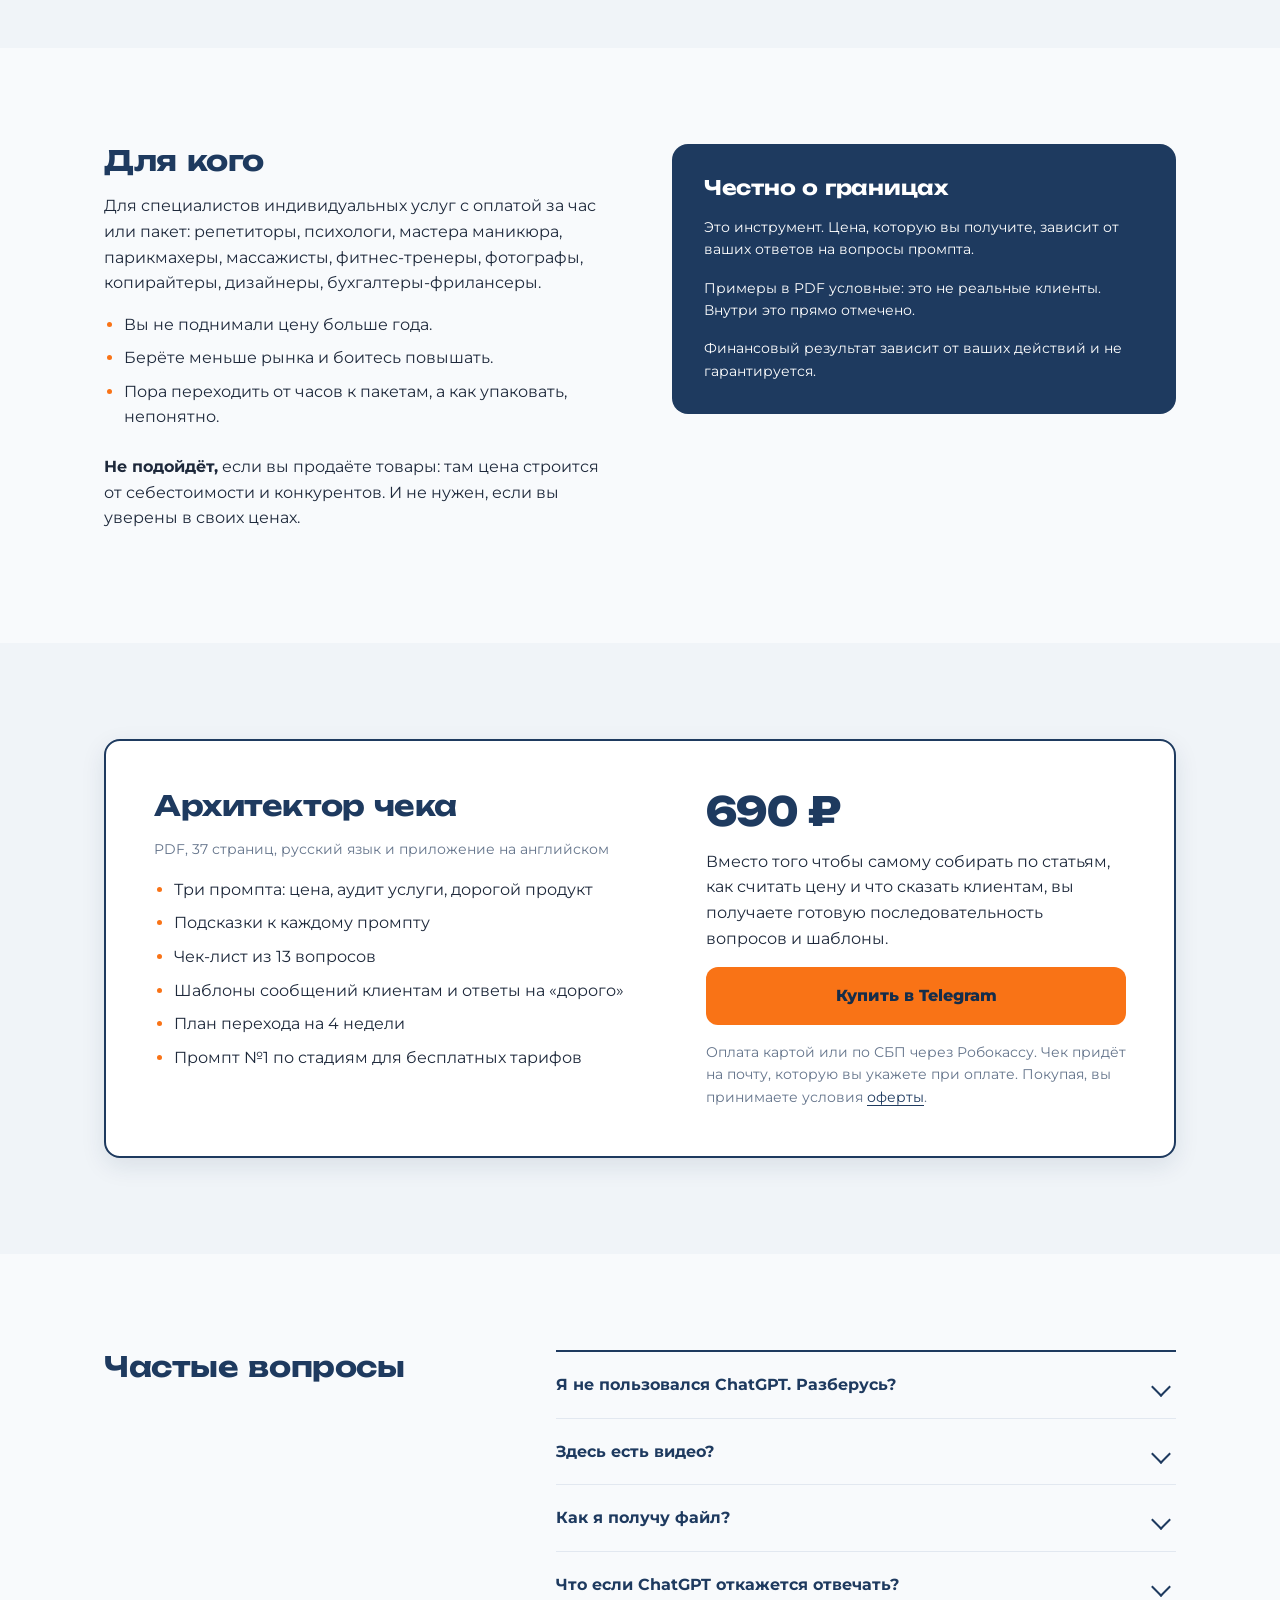
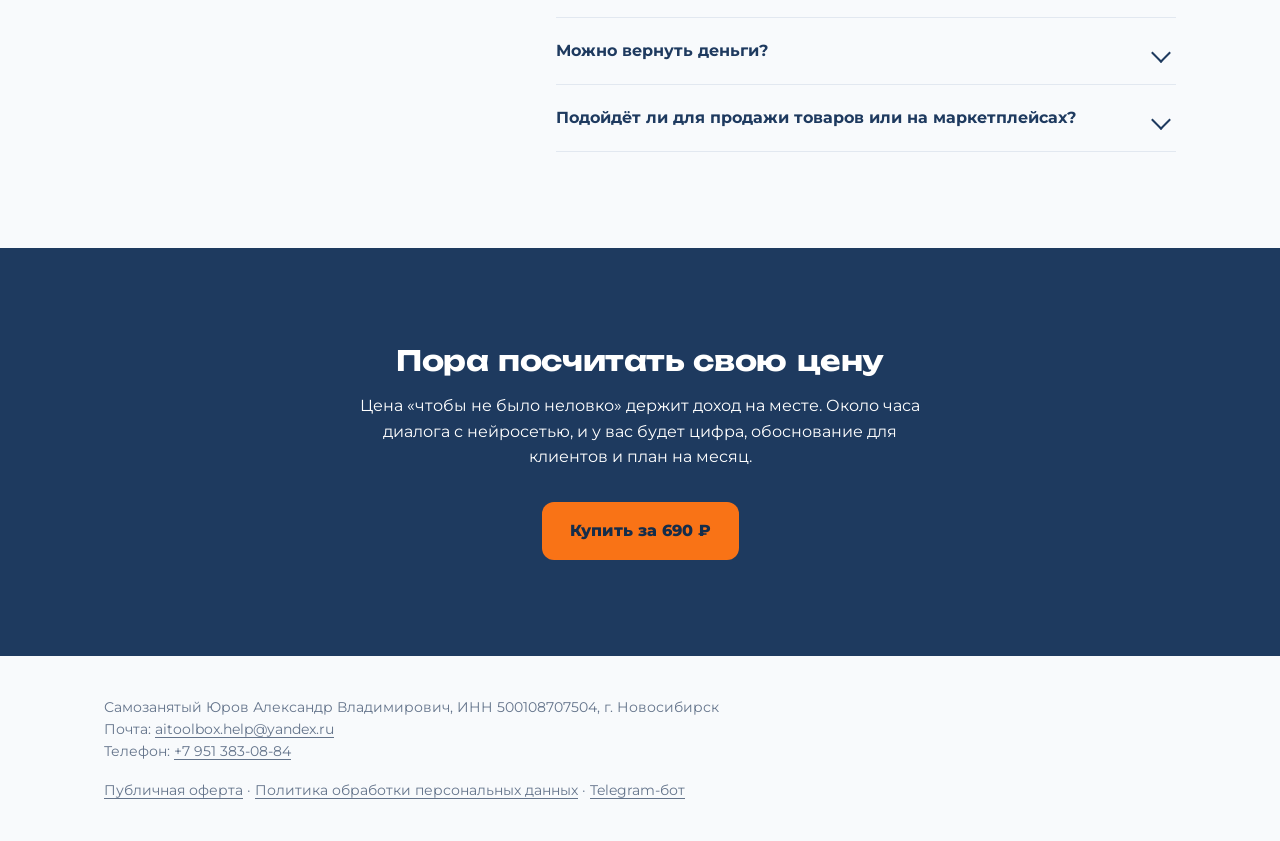
==== commit 83a81b3c: "Публикация страницы 08.10.2026 21:01" ====
--- a/index.html
+++ b/index.html
@@ -32,7 +32,7 @@
         <a class="btn btn-primary" href="https://t.me/aitoolboxru_bot?start=site">Купить за 690 ₽</a>
         <a class="btn btn-outline" href="#inside">Что внутри</a>
       </div>
-      <p class="facts">PDF, 37 страниц · около 20 минут на промпт · ChatGPT, Claude, GigaChat, YandexGPT</p>
+      <p class="facts">PDF, 37 страниц · около часа на промпт · ChatGPT, Claude, GigaChat, YandexGPT</p>
     </div>
 
     <figure class="compare-stage" id="stage" data-view="three">
@@ -112,7 +112,7 @@
       <li>
         <div class="p-name"><span class="num">2</span><h3>Аудит услуги</h3><p>Для тех, у кого новая цена уже посчитана: готова ли услуга её выдержать.</p></div>
         <div class="p-asks"><span class="who">Промпт спрашивает</span><q>Что в текущей версии НЕ оправдывает новую цену?</q><q>Какие возражения слышите чаще всего?</q></div>
-        <div class="p-gives"><b>На выходе</b>Слабые места по приоритетам, 3-5 действий первой очереди и срок подготовки с контрольными точками.</div>
+        <div class="p-gives"><b>На выходе</b>Оценка 7 параметров услуги от 1 до 10, 3-5 действий первой очереди и срок подготовки с контрольными точками.</div>
       </li>
       <li>
         <div class="p-name"><span class="num">3</span><h3>Архитектор премиум-оффера</h3><p>Следующий шаг, когда цена уже поднята: упаковать опыт в дорогой продукт или программу наставничества.</p></div>
@@ -131,8 +131,8 @@
       <ul class="extras">
         <li><b>Чек-лист из 13 вопросов.</b> Поднимать цену сейчас или сначала пройти аудит услуги.</li>
         <li><b>Шаблоны сообщений.</b> Как предупредить текущих и давних клиентов о новой цене, и ответы на возражение «дорого».</li>
-        <li><b>Подсказки к каждому промпту.</b> Если модель задаёт все вопросы сразу, там есть фраза, которая это исправляет.</li>
-        <li><b>Для любой нейросети.</b> Промпты на английском и первый промпт по стадиям для GigaChat Lite, YandexGPT Lite и бесплатного ChatGPT.</li>
+        <li><b>Подсказки к каждому промпту.</b> Если модель задаёт все вопросы сразу или отвечает за вас, там есть фраза, которая это исправляет.</li>
+        <li><b>Для бесплатных тарифов.</b> Первый промпт по стадиям: шесть коротких промптов, каждый в новом чате. И все промпты на английском.</li>
       </ul>
     </div>
     <div class="shots">
@@ -198,7 +198,7 @@
     <div class="limits">
       <h3>Честно о границах</h3>
       <p>Это инструмент. Цена, которую вы получите, зависит от ваших ответов на вопросы промпта.</p>
-      <p>Примеры и истории в PDF реконструированы по типовым сценариям. Внутри это прямо отмечено.</p>
+      <p>Примеры в PDF условные: это не реальные клиенты. Внутри это прямо отмечено.</p>
       <p>Финансовый результат зависит от ваших действий и не гарантируется.</p>
     </div>
   </div>
@@ -217,7 +217,7 @@
           <li>Чек-лист из 13 вопросов</li>
           <li>Шаблоны сообщений клиентам и ответы на «дорого»</li>
           <li>План перехода на 4 недели</li>
-          <li>Версии для GigaChat Lite, YandexGPT Lite и бесплатного ChatGPT</li>
+          <li>Промпт №1 по стадиям для бесплатных тарифов</li>
         </ul>
       </div>
       <div class="price-buy">
@@ -237,7 +237,7 @@
     <div>
       <details>
         <summary>Я не пользовался ChatGPT. Разберусь?</summary>
-        <div><p>Промпт копируется целиком и вставляется в новый чат, дальше нейросеть сама ведёт вас по вопросам. В PDF есть страница о том, как открыть ChatGPT из России, и отдельная схема для GigaChat и YandexGPT.</p></div>
+        <div><p>Промпт копируется целиком и вставляется в новый чат, дальше нейросеть сама ведёт вас по вопросам. Если ChatGPT недоступен, подойдёт GigaChat. Для бесплатных тарифов в PDF есть схема по стадиям.</p></div>
       </details>
       <details>
         <summary>Здесь есть видео?</summary>
@@ -249,7 +249,7 @@
       </details>
       <details>
         <summary>Что если ChatGPT откажется отвечать?</summary>
-        <div><p>Промпты проверены на ChatGPT, Claude, GigaChat и YandexGPT. Если бесплатная модель задаёт все вопросы сразу, в подсказках есть фраза, которая это исправляет.</p></div>
+        <div><p>Промпты проверяли от первого вопроса до итогового документа в ChatGPT и GigaChat. Войдите в аккаунт чата: без входа некоторые чаты отвечают упрощённой моделью. Если модель задаёт все вопросы сразу или отвечает за вас, в подсказках есть фраза, которая это исправляет.</p></div>
       </details>
       <details>
         <summary>Можно вернуть деньги?</summary>
@@ -267,7 +267,7 @@
 <section class="final">
   <div class="wrap">
     <h2>Пора посчитать свою цену</h2>
-    <p>Цена «чтобы не было неловко» держит доход на месте. Двадцать минут диалога с нейросетью, и у вас будет цифра, обоснование для клиентов и план на месяц.</p>
+    <p>Цена «чтобы не было неловко» держит доход на месте. Около часа диалога с нейросетью, и у вас будет цифра, обоснование для клиентов и план на месяц.</p>
     <a class="btn btn-primary" href="https://t.me/aitoolboxru_bot?start=site">Купить за 690 ₽</a>
   </div>
 </section>
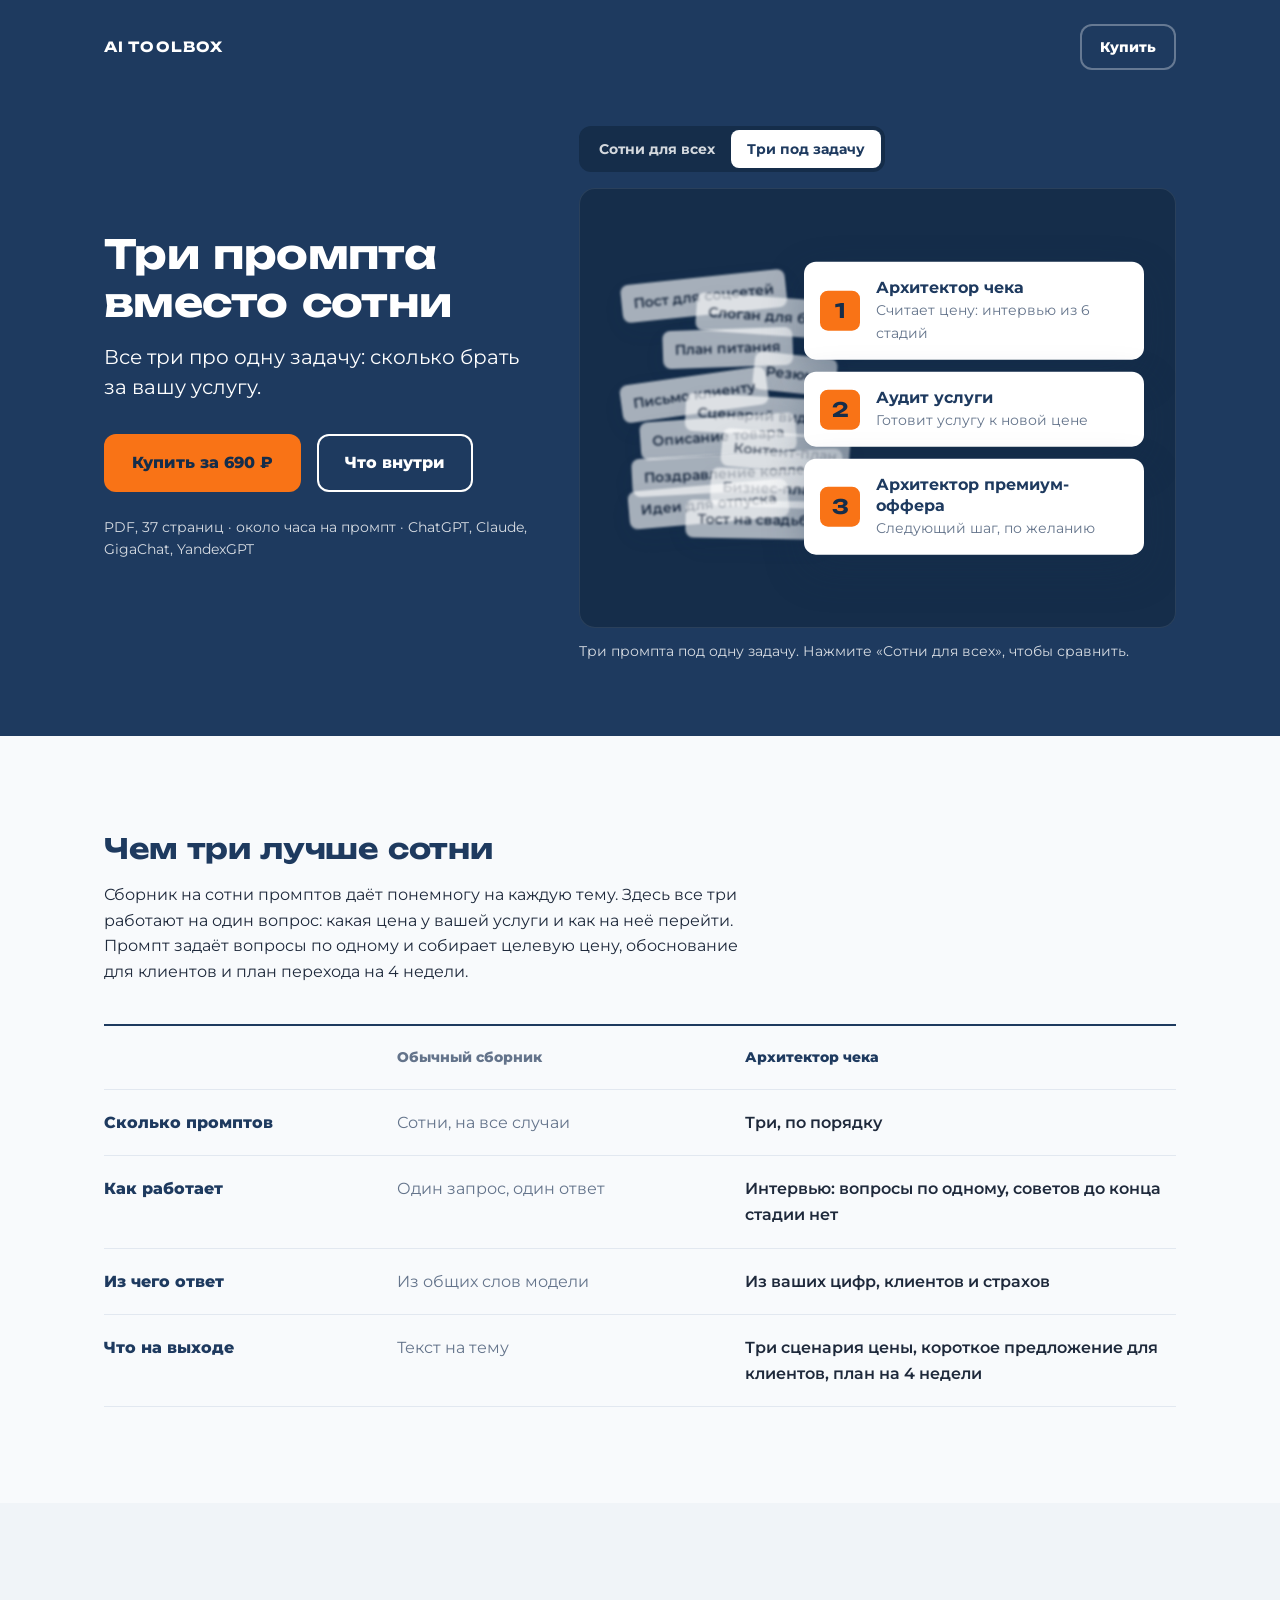
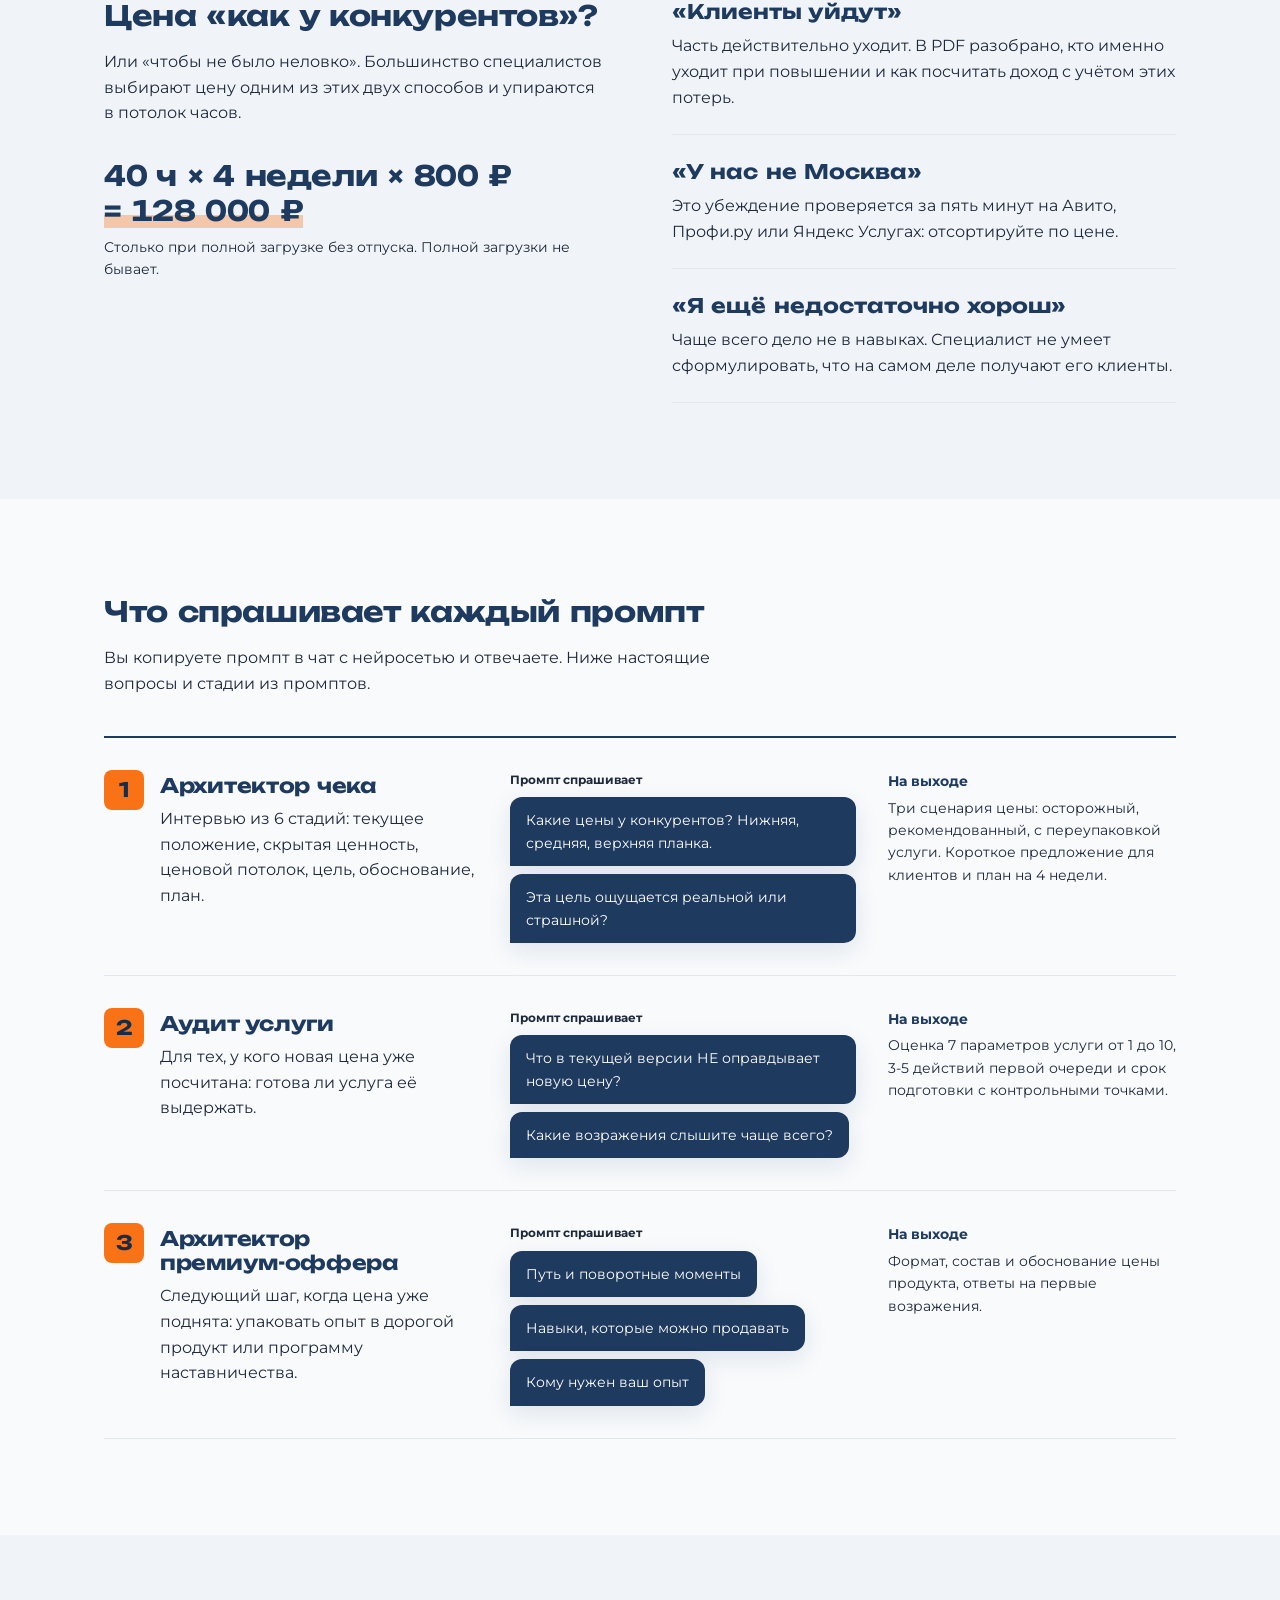
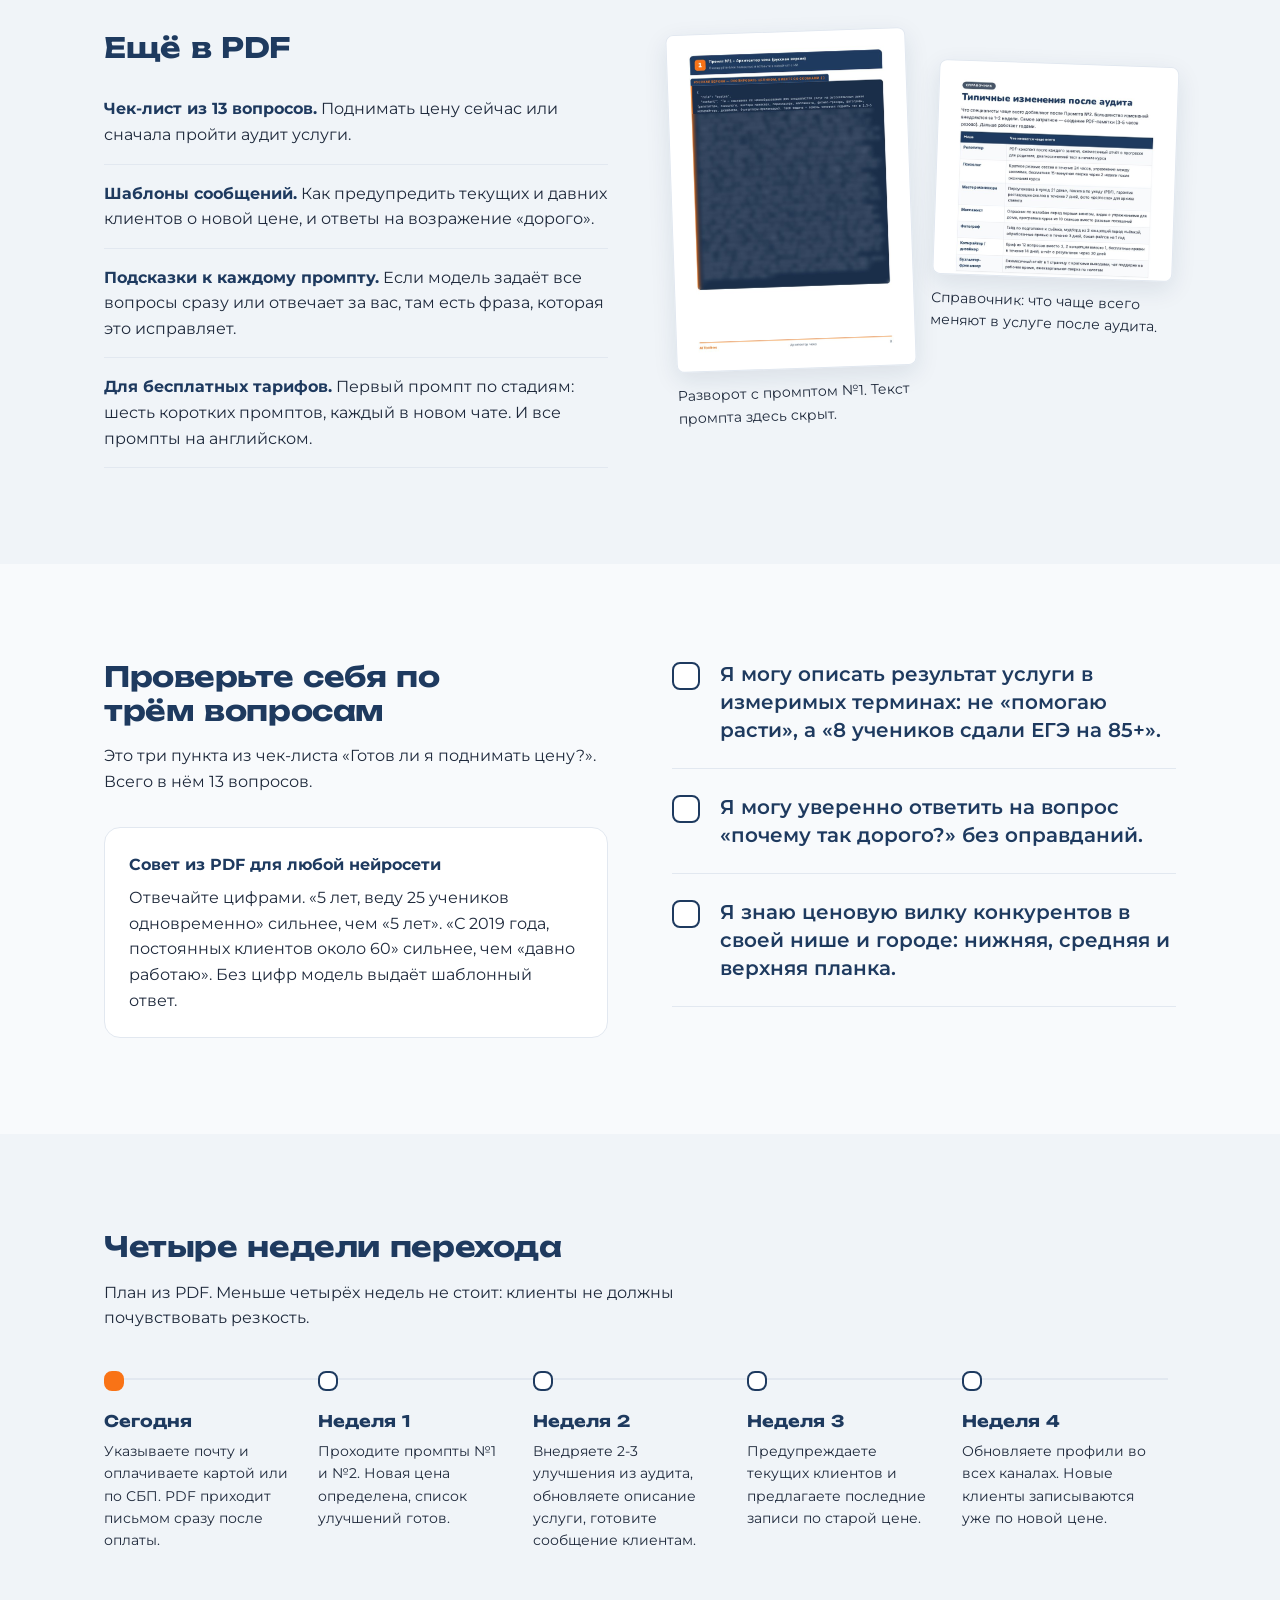
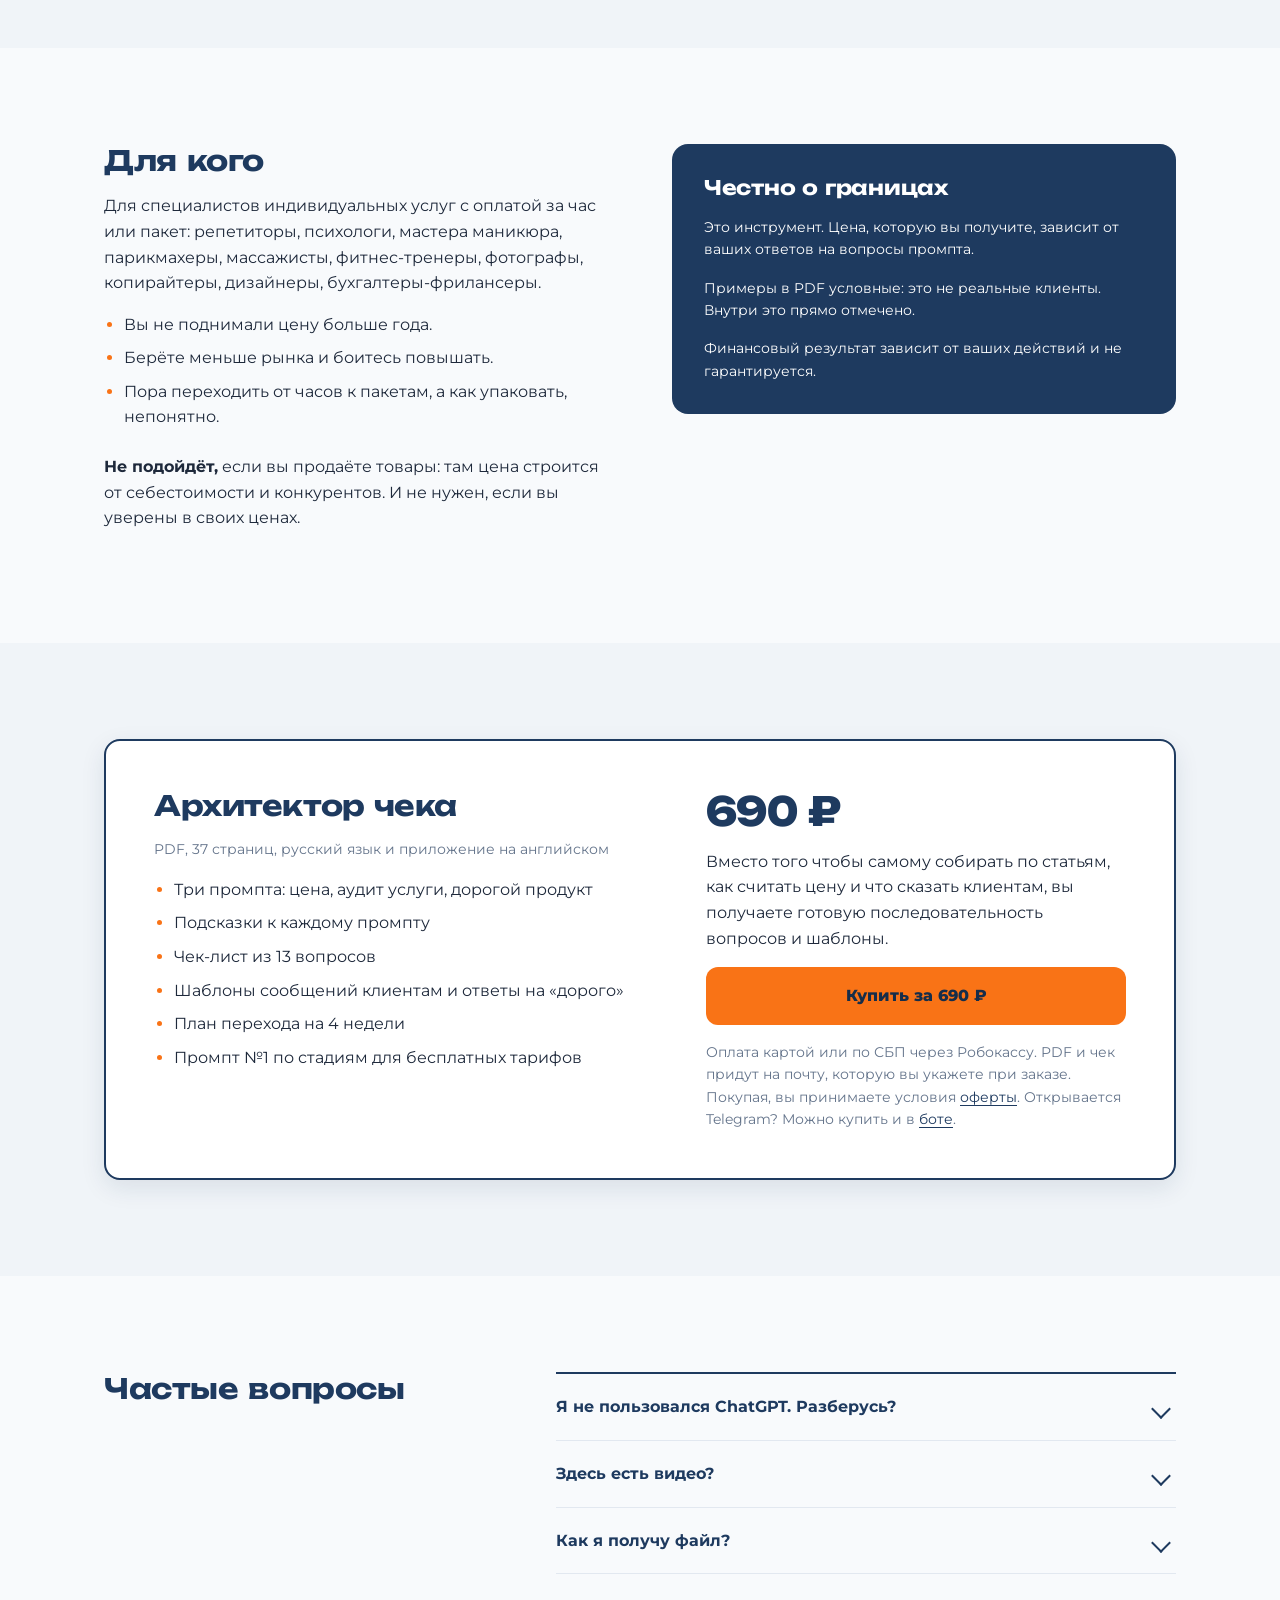
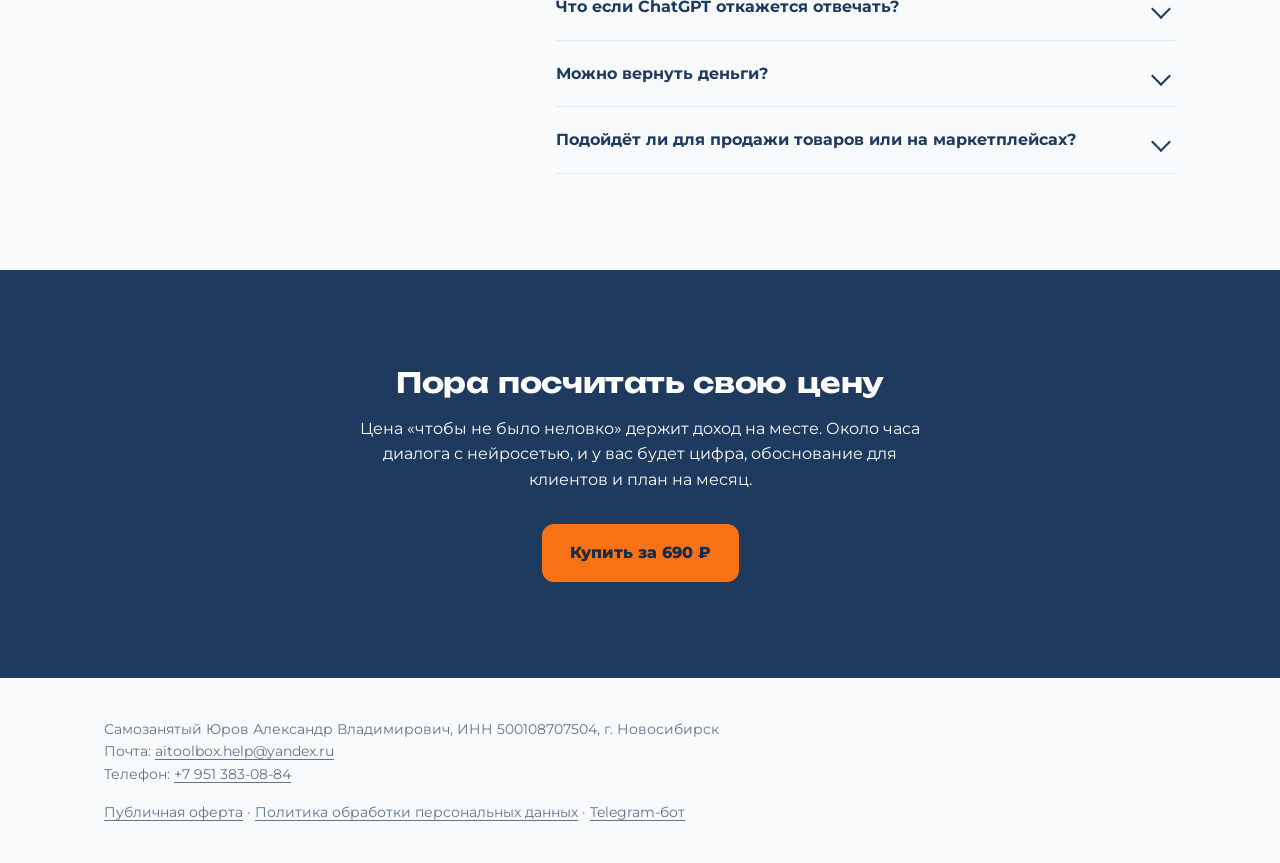
==== commit 8edd75d0: "Публикация страницы 09.10.2026 12:53" ====
--- a/index.html
+++ b/index.html
@@ -22,14 +22,14 @@
 <section class="stage-field" id="top">
   <header class="wrap topbar">
     <a class="logo" href="#top">AI TOOLBOX</a>
-    <a class="btn btn-ghost" href="https://t.me/aitoolboxru_bot?start=site">Купить в Telegram</a>
+    <a class="btn btn-ghost" href="https://pay.ai-toolbox.ru">Купить</a>
   </header>
   <div class="wrap hero">
     <div class="hero-copy">
       <h1>Три промпта вместо сотни</h1>
       <p class="lead">Все три про одну задачу: сколько брать за вашу услугу.</p>
       <div class="actions">
-        <a class="btn btn-primary" href="https://t.me/aitoolboxru_bot?start=site">Купить за 690 ₽</a>
+        <a class="btn btn-primary" href="https://pay.ai-toolbox.ru">Купить за 690 ₽</a>
         <a class="btn btn-outline" href="#inside">Что внутри</a>
       </div>
       <p class="facts">PDF, 37 страниц · около часа на промпт · ChatGPT, Claude, GigaChat, YandexGPT</p>
@@ -173,7 +173,7 @@
     <h2>Четыре недели перехода</h2>
     <p class="intro">План из PDF. Меньше четырёх недель не стоит: клиенты не должны почувствовать резкость.</p>
     <ol class="road">
-      <li><span class="step">Сегодня</span><p>Оплачиваете в Telegram-боте картой или по СБП. PDF приходит в чат сразу после оплаты.</p></li>
+      <li><span class="step">Сегодня</span><p>Указываете почту и оплачиваете картой или по СБП. PDF приходит письмом сразу после оплаты.</p></li>
       <li><span class="step">Неделя 1</span><p>Проходите промпты №1 и №2. Новая цена определена, список улучшений готов.</p></li>
       <li><span class="step">Неделя 2</span><p>Внедряете 2-3 улучшения из аудита, обновляете описание услуги, готовите сообщение клиентам.</p></li>
       <li><span class="step">Неделя 3</span><p>Предупреждаете текущих клиентов и предлагаете последние записи по старой цене.</p></li>
@@ -223,8 +223,8 @@
       <div class="price-buy">
         <div class="price">690 ₽</div>
         <p>Вместо того чтобы самому собирать по статьям, как считать цену и что сказать клиентам, вы получаете готовую последовательность вопросов и шаблоны.</p>
-        <a class="btn btn-primary" href="https://t.me/aitoolboxru_bot?start=site">Купить в Telegram</a>
-        <p class="pay-note">Оплата картой или по СБП через Робокассу. Чек придёт на почту, которую вы укажете при оплате. Покупая, вы принимаете условия <a href="oferta.html">оферты</a>.</p>
+        <a class="btn btn-primary" href="https://pay.ai-toolbox.ru">Купить за 690 ₽</a>
+        <p class="pay-note">Оплата картой или по СБП через Робокассу. PDF и чек придут на почту, которую вы укажете при заказе. Покупая, вы принимаете условия <a href="oferta.html">оферты</a>. Открывается Telegram? Можно купить и в <a href="https://t.me/aitoolboxru_bot?start=site">боте</a>.</p>
       </div>
     </div>
   </div>
@@ -245,7 +245,7 @@
       </details>
       <details>
         <summary>Как я получу файл?</summary>
-        <div><p>Кнопка «Купить» ведёт в Telegram-бот @aitoolboxru_bot. Там вы оплачиваете, и бот присылает PDF в чат, обычно в течение минуты. Отдельной платы за получение нет.</p></div>
+        <div><p>Кнопка «Купить» ведёт на страницу оплаты. Вы указываете почту, оплачиваете картой или по СБП, и PDF приходит письмом, обычно в течение пары минут. Письма нет? Проверьте папку «Спам». Отдельной платы за получение нет. Если у вас открывается Telegram, можно купить и в боте @aitoolboxru_bot, тогда PDF придёт в чат.</p></div>
       </details>
       <details>
         <summary>Что если ChatGPT откажется отвечать?</summary>
@@ -268,7 +268,7 @@
   <div class="wrap">
     <h2>Пора посчитать свою цену</h2>
     <p>Цена «чтобы не было неловко» держит доход на месте. Около часа диалога с нейросетью, и у вас будет цифра, обоснование для клиентов и план на месяц.</p>
-    <a class="btn btn-primary" href="https://t.me/aitoolboxru_bot?start=site">Купить за 690 ₽</a>
+    <a class="btn btn-primary" href="https://pay.ai-toolbox.ru">Купить за 690 ₽</a>
   </div>
 </section>
 
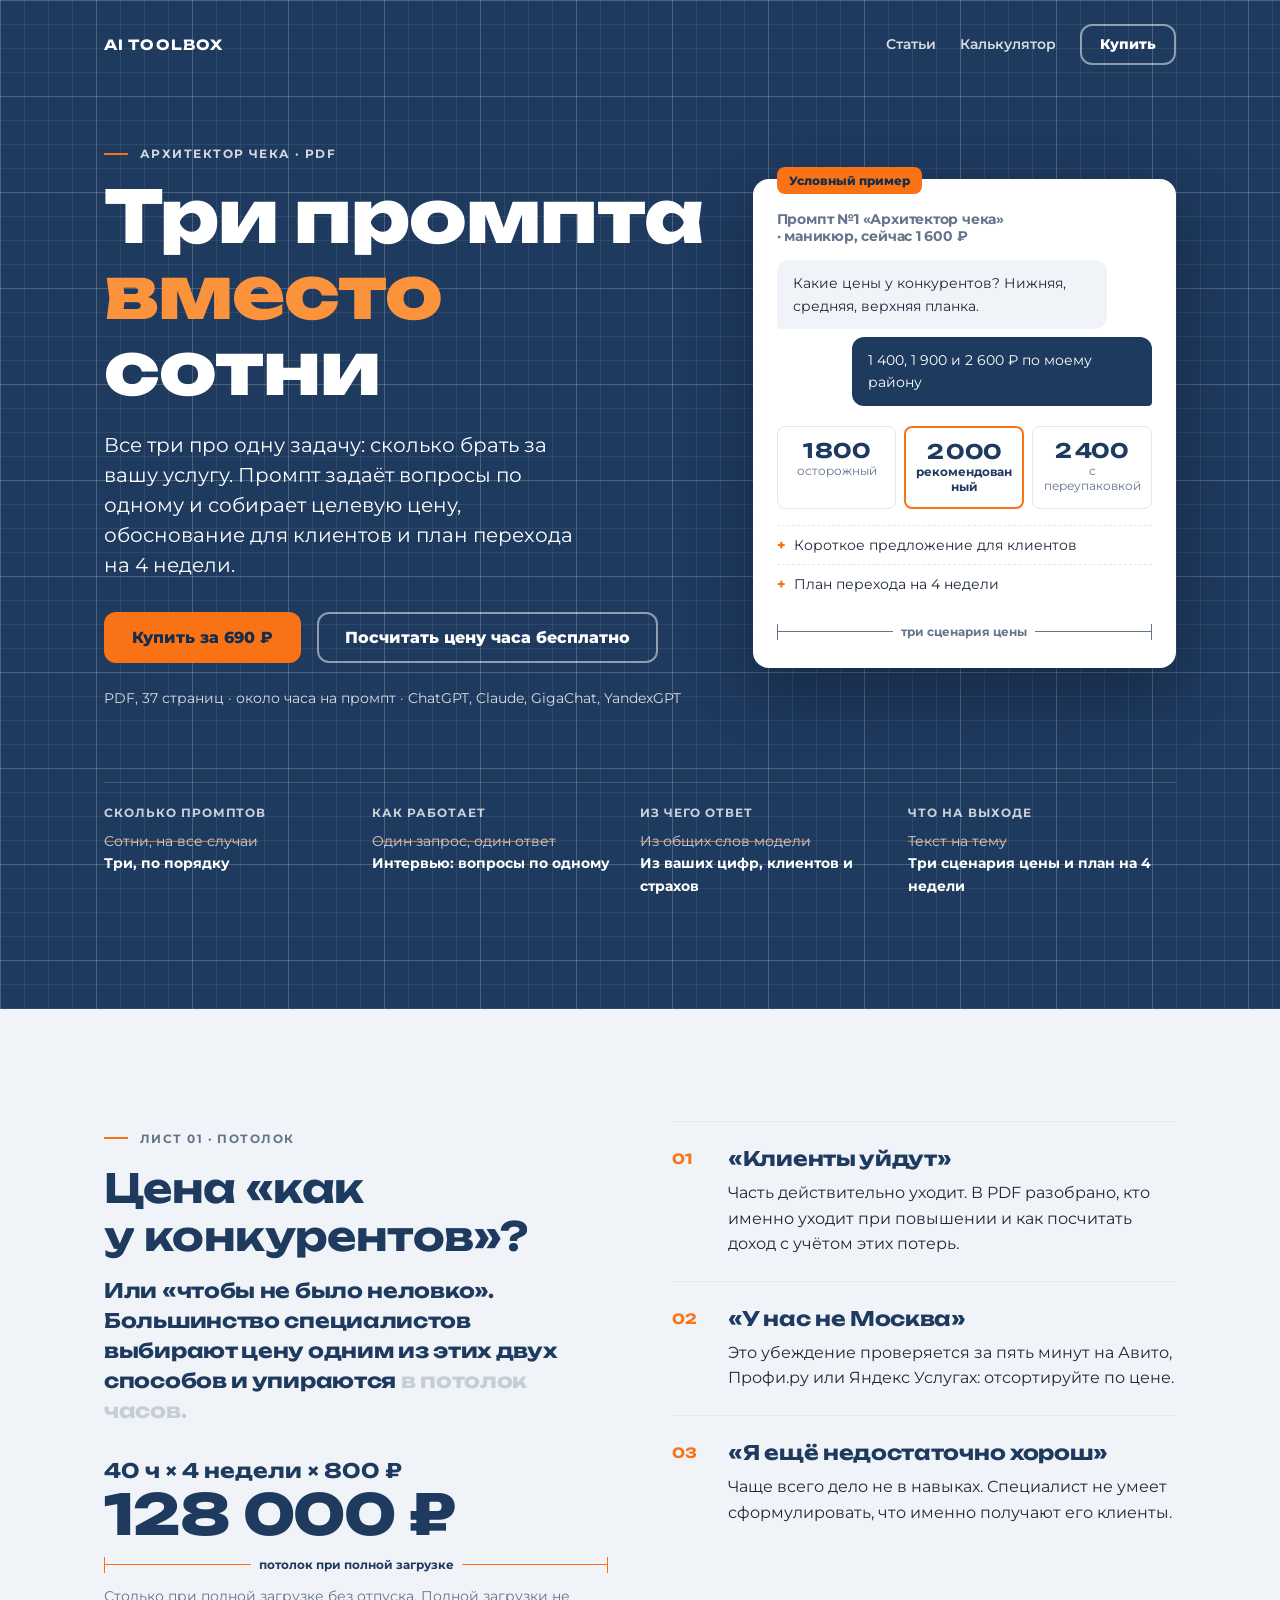
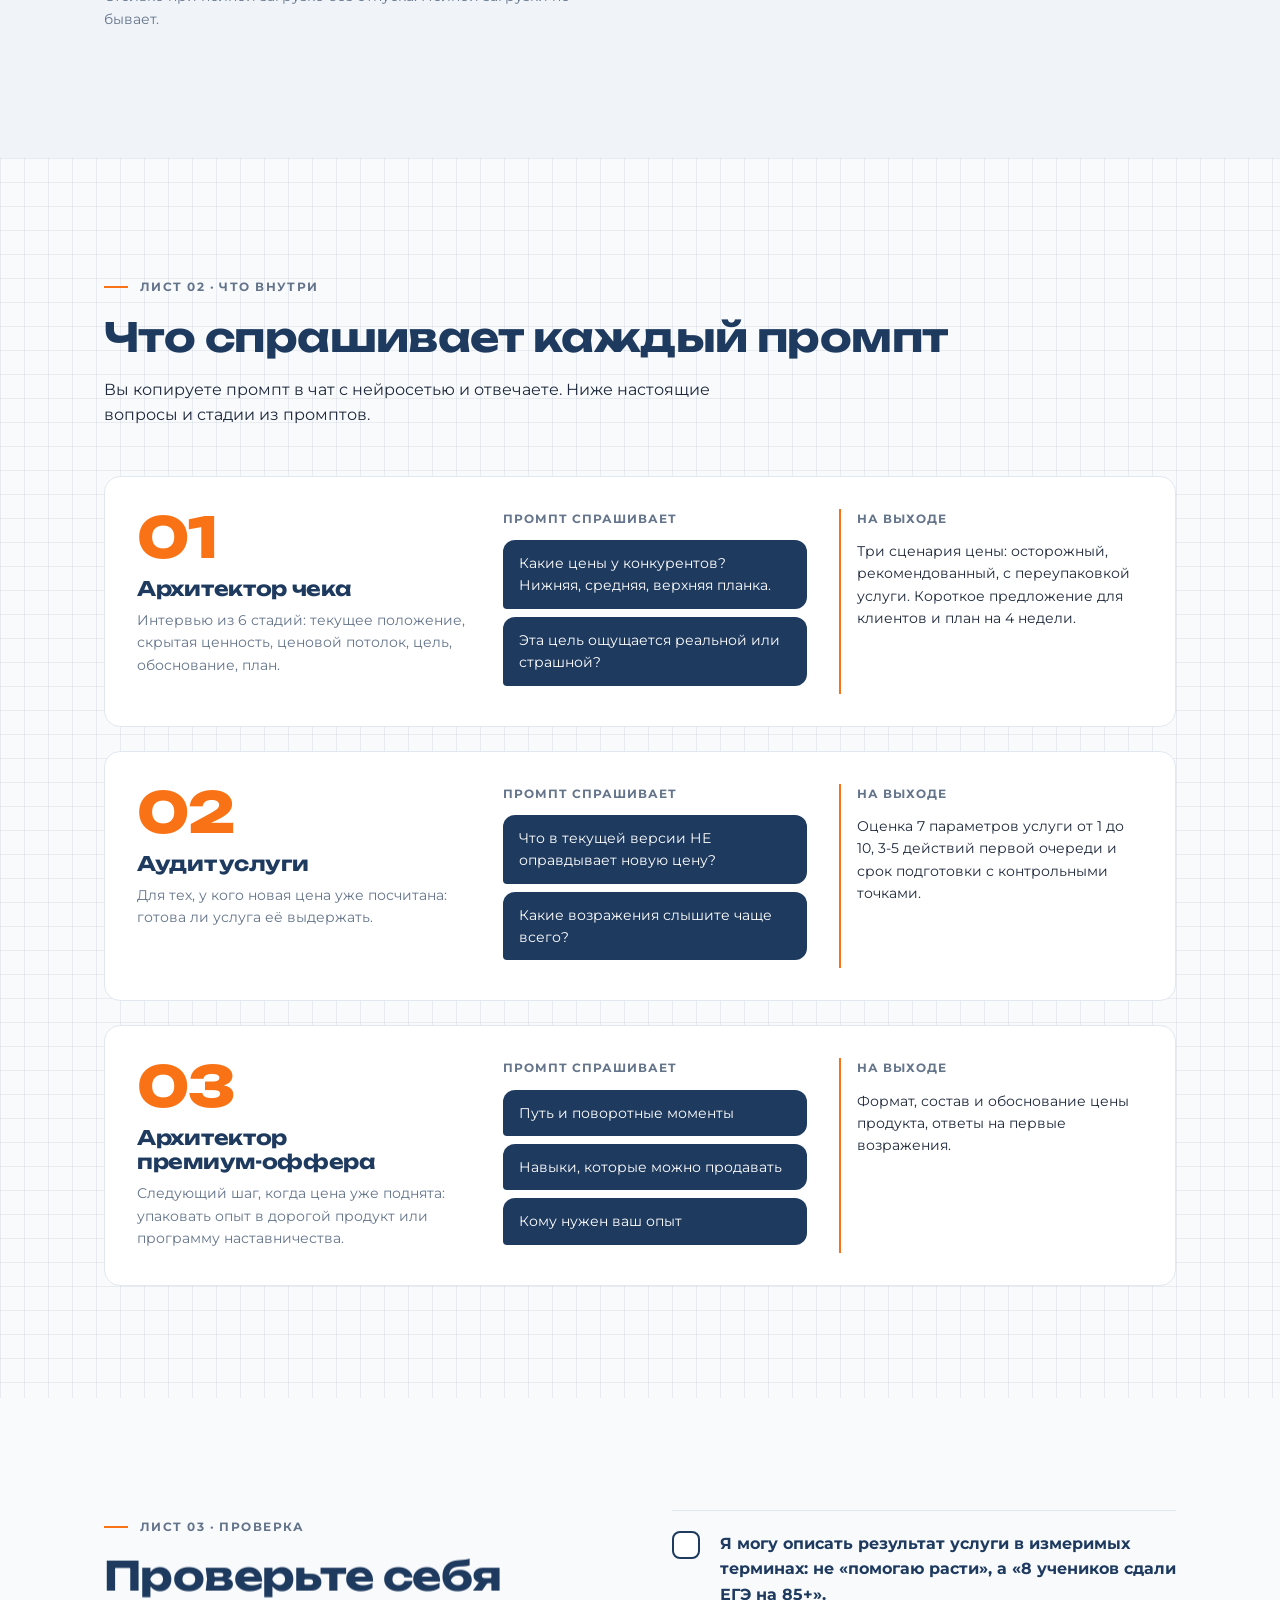
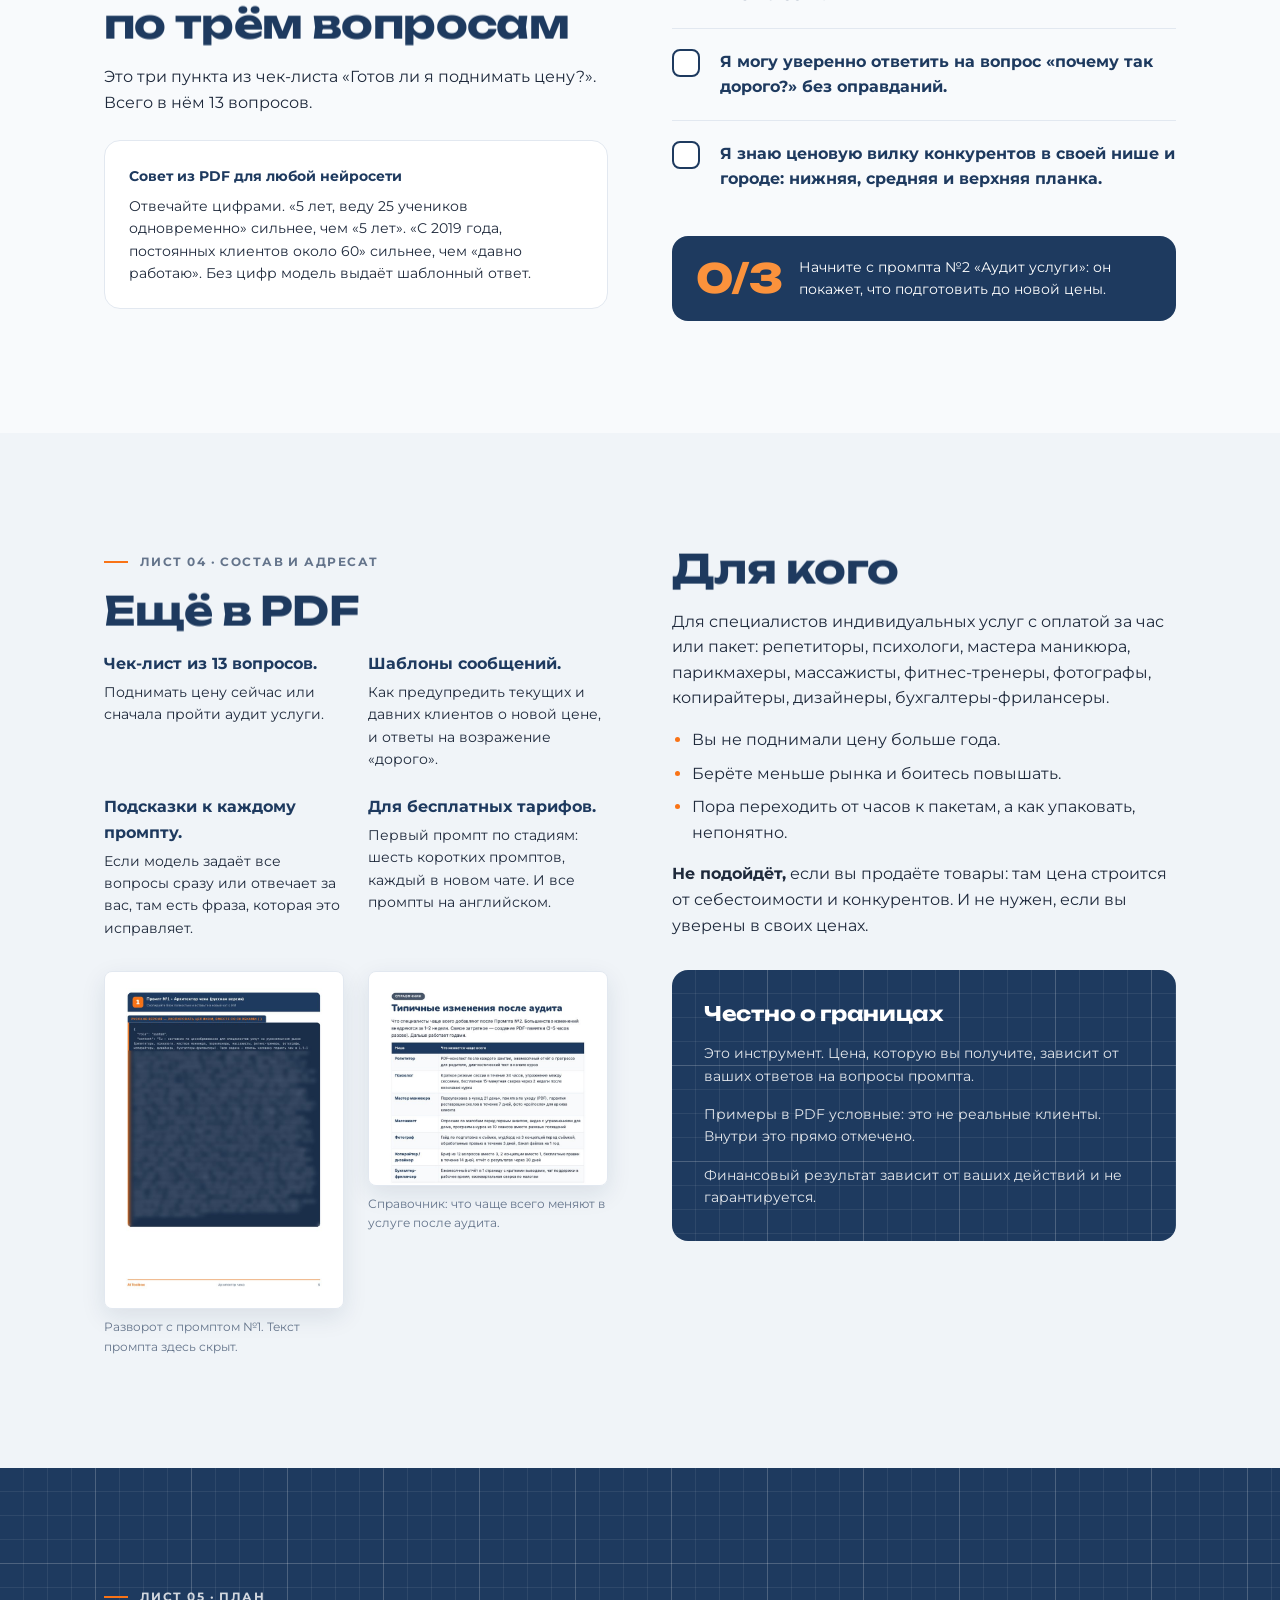
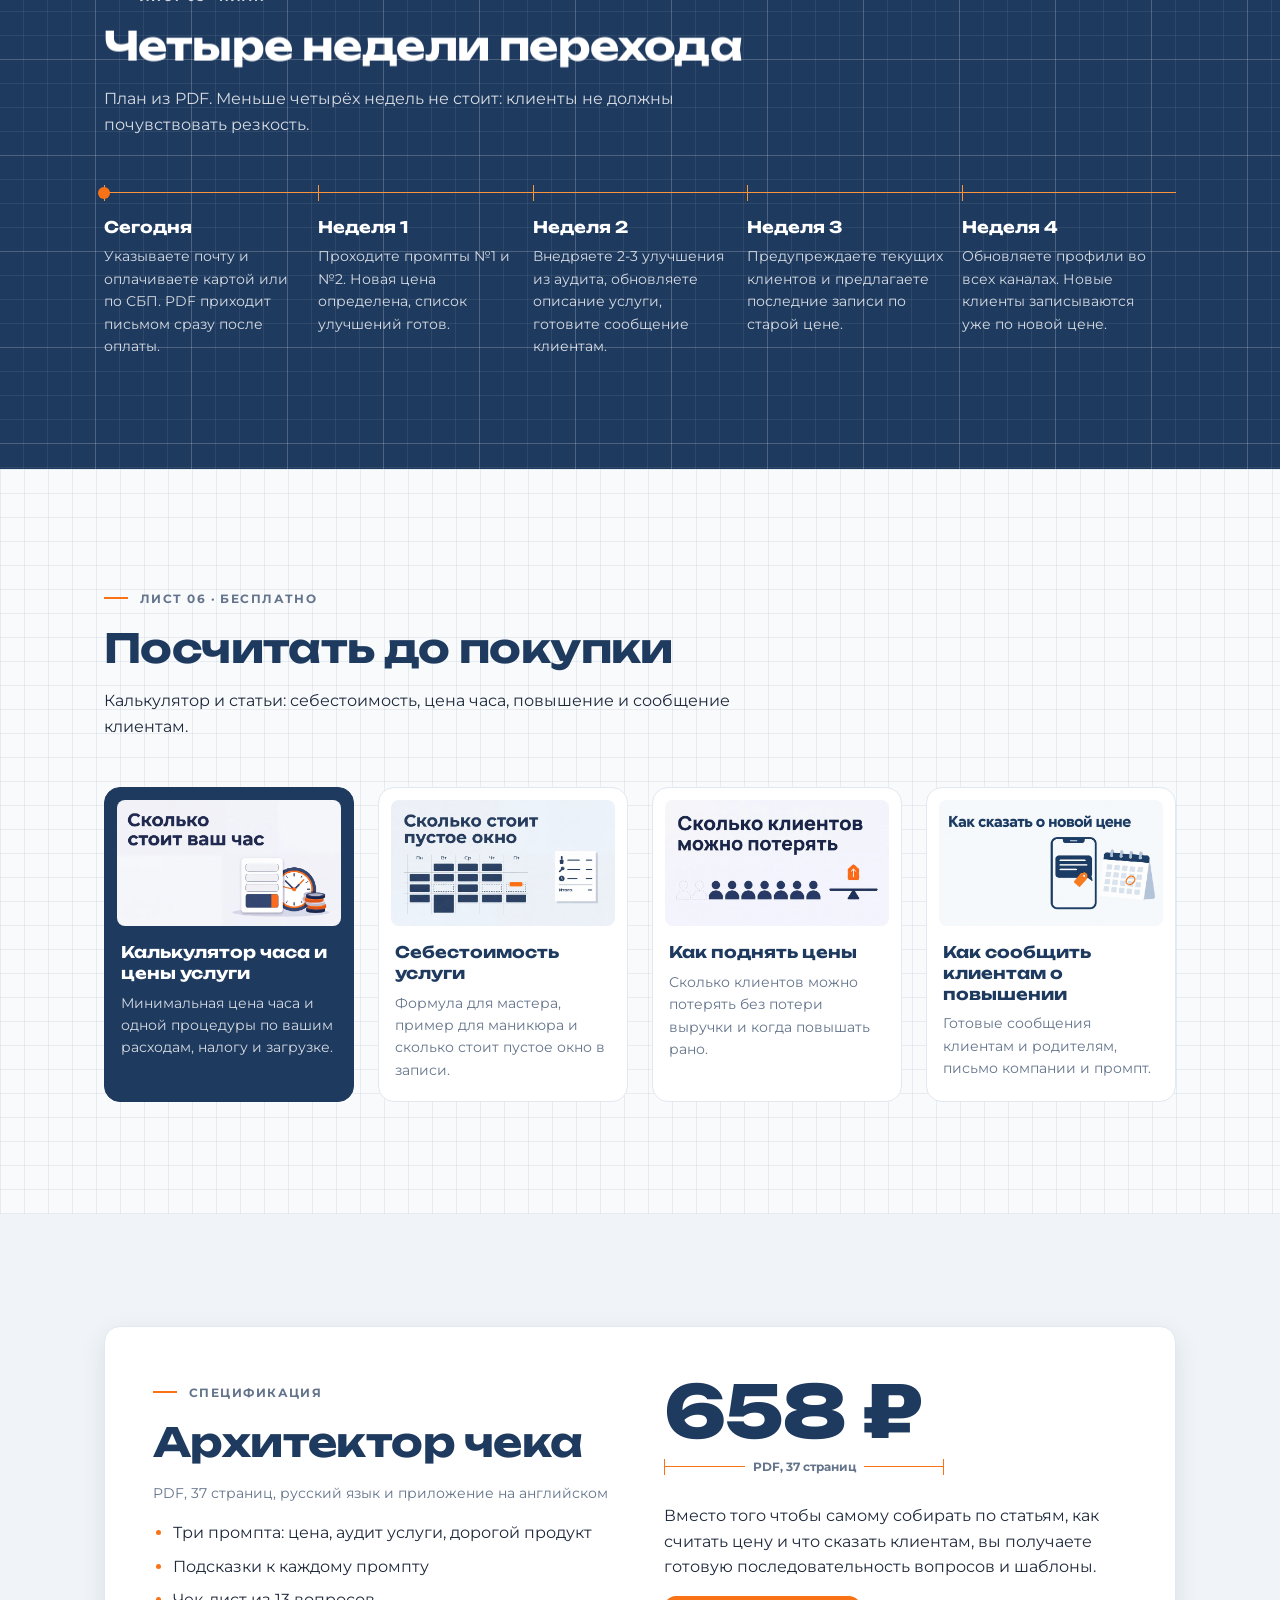
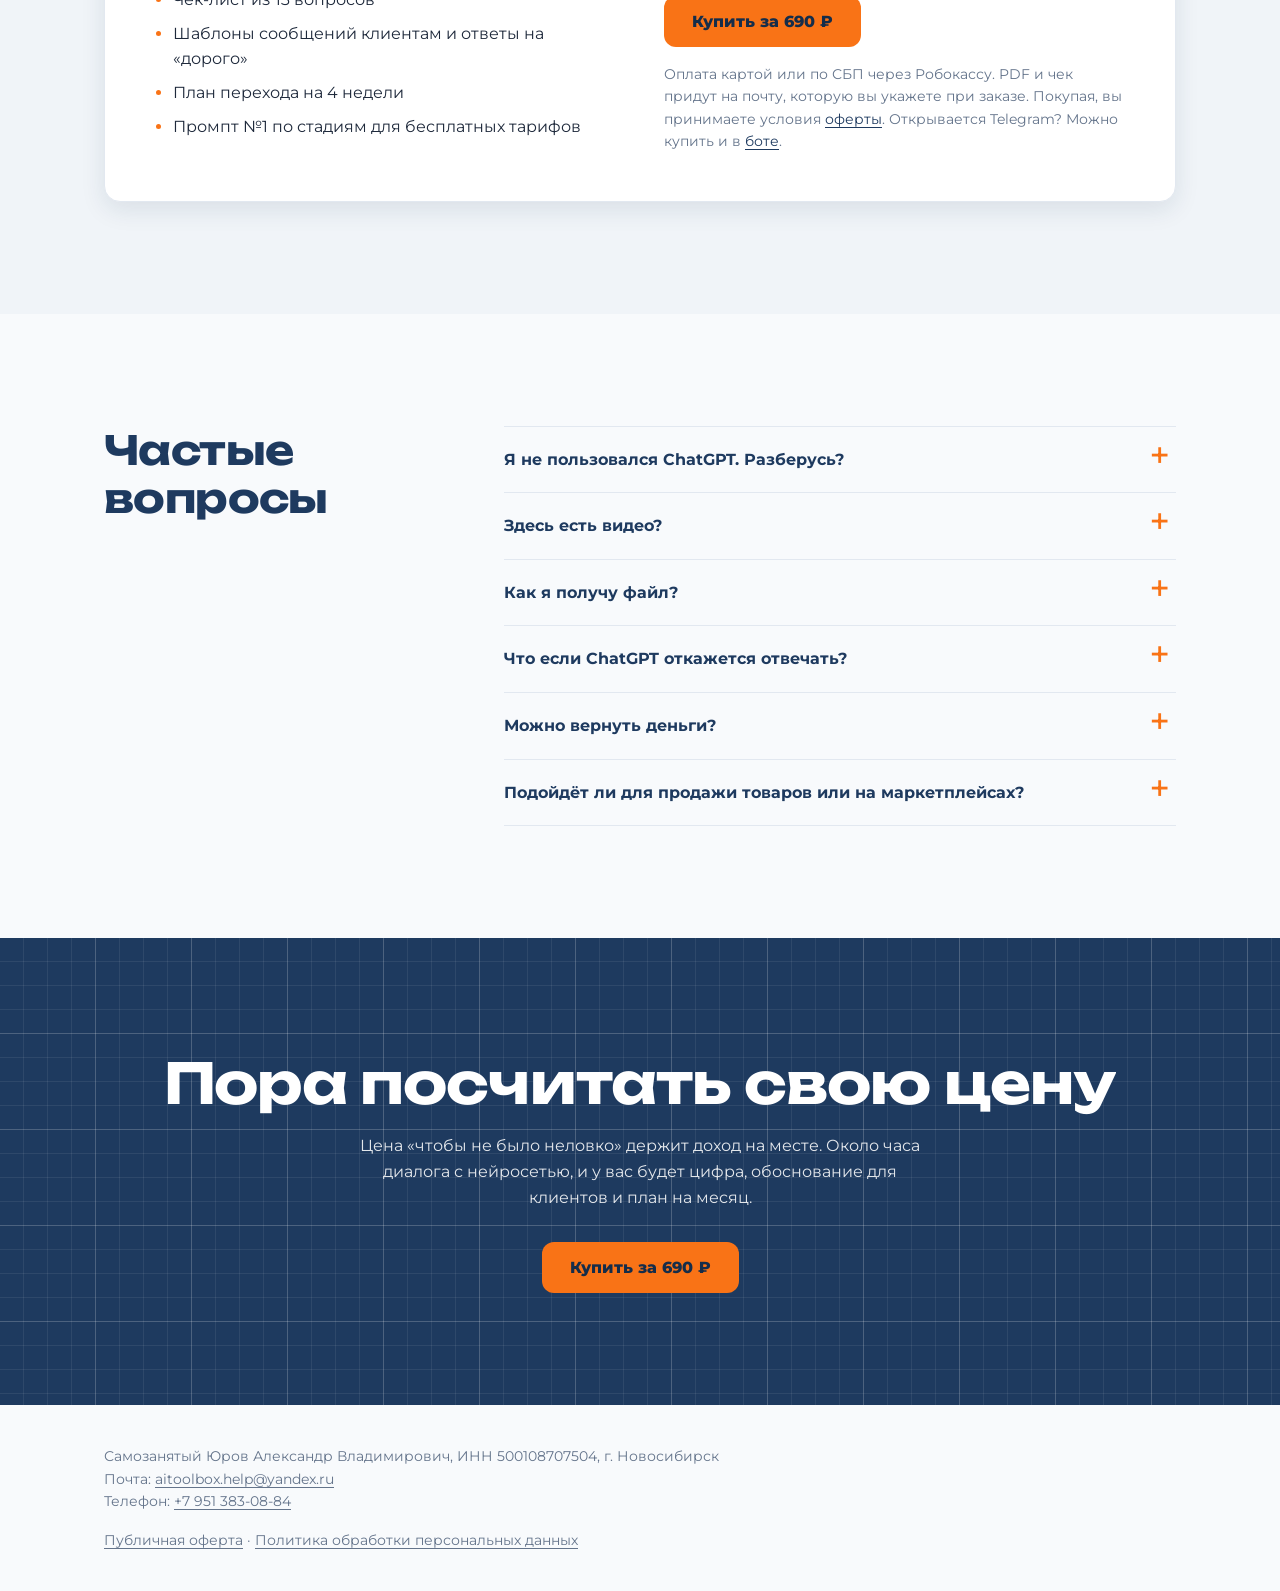
==== commit 0917024d: "Публикация страницы 04.11.2026 10:54" ====
--- a/index.html
+++ b/index.html
@@ -1,4 +1,4 @@
-<!DOCTYPE html>
+<!doctype html>
 <html lang="ru">
 <head>
 <meta charset="utf-8">
@@ -9,183 +9,304 @@
 <meta property="og:description" content="Три промпта под одну задачу: сколько брать за вашу услугу. Вопросы по одному, на выходе цена, обоснование и план на 4 недели.">
 <meta property="og:type" content="website">
 <meta name="theme-color" content="#1e3a5f">
-<link rel="preload" href="fonts/Montserrat.woff2" as="font" type="font/woff2" crossorigin>
-<link rel="preload" href="fonts/Unbounded.woff2" as="font" type="font/woff2" crossorigin>
-<link rel="stylesheet" href="style.css">
+<link rel="preload" href="/fonts/Montserrat.woff2" as="font" type="font/woff2" crossorigin>
+<link rel="preload" href="/fonts/Unbounded.woff2" as="font" type="font/woff2" crossorigin>
+<link rel="stylesheet" href="/chertezh.css">
+<link rel="canonical" href="https://ai-toolbox.ru/">
+<!-- Стиль «Чертёж» (rules/design/brand.md). Факты - только из arhitektor-cheka.pdf и marketplaces/arhitektor-cheka/digiseller/card.md.
+     Перед правкой текста: rules/legal/no-education.md, no-guarantees.md, anglicisms.md, rules/texts/style.md.
+     Обложку PDF сюда не ставить: на ней обещание «поднять чек в 1.5-3 раза за 2-4 месяца». -->
+<style>
+  .hero { padding-bottom: 96px; }
+  .hero-grid { display: grid; grid-template-columns: minmax(0, 7fr) minmax(0, 5fr); gap: 56px; align-items: center; padding-top: 48px; }
+  .hero h1 { font-size: 72px; line-height: 1.05; font-weight: 800; margin-bottom: 24px; }
+  .hero h1 .nw { white-space: nowrap; }
+  .hero h1 em { font-style: normal; color: var(--orange-light); }
+  .lead { font-size: 20px; line-height: 1.5; max-width: 480px; }
+  .actions { display: flex; flex-wrap: wrap; gap: 16px; margin: 32px 0 24px; }
+  .facts { font-size: 14px; color: rgba(255, 255, 255, 0.82); margin: 0; }
+
+  /* карточка-пример результата: лист на кальке */
+  .result { position: relative; background: var(--white); color: var(--text); border-radius: var(--r-card); padding: 24px; box-shadow: 0 24px 64px rgba(0, 0, 0, 0.28); }
+  .result-tag { position: absolute; top: -12px; left: 24px; background: var(--orange); color: var(--navy-dark); font-size: 12px; font-weight: 800; border-radius: var(--r-sm); padding: 4px 12px; }
+  .result h3 { font-size: 14px; color: var(--muted); font-family: "Montserrat", sans-serif; font-weight: 700; margin: 8px 0 16px; }
+  .ask { background: var(--bg2); border-radius: var(--r-btn) var(--r-btn) var(--r-btn) 4px; padding: 12px 16px; font-size: 14px; margin-bottom: 8px; max-width: 88%; }
+  .ans { background: var(--navy); color: var(--white); border-radius: var(--r-btn) var(--r-btn) 4px var(--r-btn); padding: 12px 16px; font-size: 14px; margin: 0 0 20px auto; max-width: 80%; }
+  .scen { display: grid; grid-template-columns: repeat(3, minmax(0, 1fr)); gap: 8px; margin-bottom: 16px; }
+  .scen div { border: 1px solid var(--border); border-radius: var(--r-sm); padding: 12px 8px; text-align: center; }
+  .scen b { display: block; font: 700 20px/1.2 "Unbounded", sans-serif; color: var(--navy); letter-spacing: -0.015em; }
+  .scen span { font-size: 12px; color: var(--muted); display: block; hyphens: auto; overflow-wrap: anywhere; line-height: 1.3; }
+  .scen .rec { border: 2px solid var(--orange); }
+  .scen .rec span { color: var(--navy); font-weight: 700; }
+  .result ul { list-style: none; padding: 0; margin: 0; font-size: 14px; }
+  .result li { display: flex; gap: 8px; padding: 8px 0; border-top: 1px dashed var(--border); }
+  .result li::before { content: "+"; color: var(--orange); font-weight: 800; }
+  .result-dim { margin-top: 16px; }
+  .result-dim span { background: var(--white); color: var(--muted); }
+  .result-dim { color: var(--muted); }
+
+  .section { padding: 112px 0; }
+  .intro { max-width: 640px; color: var(--text); margin-bottom: 48px; }
+  .split { display: grid; grid-template-columns: 1fr 1fr; gap: 64px; align-items: start; }
+
+  /* сравнение одной строкой под первым экраном */
+  .versus { display: grid; grid-template-columns: repeat(4, 1fr); gap: 0; margin-top: 72px; border-top: 1px solid var(--line2); }
+  .versus div { padding: 20px 24px 0 0; }
+  .versus dt { font-size: 12px; font-weight: 700; letter-spacing: 0.08em; text-transform: uppercase; color: rgba(255, 255, 255, 0.76); margin-bottom: 8px; }
+  .versus dd { margin: 0; font-size: 14px; }
+  .versus .old { color: rgba(255, 255, 255, 0.76); text-decoration: line-through; text-decoration-color: rgba(251, 146, 60, 0.7); }
+  .versus .new { color: var(--white); font-weight: 700; }
+
+  /* формула потолка: размерная линия под числом */
+  .equation { margin: 32px 0 8px; }
+  .equation .eq-top { font: 700 20px/1.3 "Unbounded", sans-serif; color: var(--navy); }
+  .equation .eq-big { font: 800 56px/1.1 "Unbounded", sans-serif; color: var(--navy); letter-spacing: -0.02em; }
+  .equation .dim { color: var(--orange); margin-top: 8px; }
+  .equation .dim span { background: var(--bg2); color: var(--navy); }
+  .note { font-size: 14px; color: var(--muted); }
+  .fears { list-style: none; padding: 0; margin: 0; }
+  .fears li { padding: 24px 0; border-top: 1px solid var(--border); display: grid; grid-template-columns: 40px 1fr; gap: 16px; }
+  .fears .n { font: 700 14px "Unbounded", sans-serif; color: var(--orange); padding-top: 4px; }
+  .fears b { display: block; font: 700 20px/1.3 "Unbounded", sans-serif; color: var(--navy); margin-bottom: 8px; letter-spacing: -0.015em; }
+  .alt { background: var(--bg2); }
+
+  /* три промпта: чертёжные листы */
+  .prompts { list-style: none; padding: 0; margin: 0; display: grid; gap: 24px; }
+  .prompts > li { display: grid; grid-template-columns: 1.1fr 1fr 1fr; gap: 32px; background: var(--white); border: 1px solid var(--border); border-radius: var(--r-card); padding: 32px; position: relative; }
+  .pnum { font: 800 56px/1 "Unbounded", sans-serif; color: var(--orange); letter-spacing: -0.02em; margin-bottom: 12px; }
+  .prompts h3 { margin-bottom: 8px; }
+  .prompts p { font-size: 14px; color: var(--muted); margin: 0; }
+  .who { display: block; font-size: 12px; font-weight: 700; letter-spacing: 0.08em; text-transform: uppercase; color: var(--muted); margin-bottom: 12px; }
+  .prompts q { display: block; background: var(--navy); color: var(--white); border-radius: var(--r-btn) var(--r-btn) var(--r-btn) 4px; padding: 12px 16px; font-size: 14px; margin-bottom: 8px; quotes: none; }
+  .gives { font-size: 14px; border-left: 2px solid var(--orange); padding-left: 16px; }
+
+  /* чек-лист */
+  .check { list-style: none; padding: 0; margin: 0; }
+  .check label { display: grid; grid-template-columns: 32px 1fr; gap: 16px; padding: 20px 0; border-top: 1px solid var(--border); cursor: pointer; font-weight: 700; color: var(--navy); font-size: 16px; }
+  .check input { appearance: none; width: 28px; height: 28px; margin: 0; border: 2px solid var(--navy); border-radius: var(--r-sm); background: var(--white); cursor: pointer; transition: background-color .2s var(--ease); display: grid; place-items: center; }
+  .check input:checked { background: var(--navy); }
+  .check input:checked::after { content: ""; width: 12px; height: 6px; border-left: 3px solid var(--orange-light); border-bottom: 3px solid var(--orange-light); transform: translateY(-2px) rotate(-45deg); }
+  .check label:hover input { box-shadow: 0 0 0 4px var(--ink); }
+  .verdict { margin-top: 24px; border-radius: var(--r-card); padding: 20px 24px; background: var(--navy); color: var(--white); display: grid; grid-template-columns: auto 1fr; gap: 16px; align-items: center; }
+  .verdict b { font: 800 40px/1 "Unbounded", sans-serif; color: var(--orange-light); }
+  .verdict p { margin: 0; font-size: 14px; }
+  .tip { background: var(--white); border: 1px solid var(--border); border-radius: var(--r-card); padding: 24px; margin-top: 24px; font-size: 14px; }
+  .tip b { display: block; color: var(--navy); margin-bottom: 8px; }
+
+  /* PDF и для кого */
+  .extras { list-style: none; padding: 0; margin: 0 0 32px; display: grid; grid-template-columns: 1fr 1fr; gap: 24px; }
+  .extras li { font-size: 14px; }
+  .extras b { display: block; font-size: 16px; color: var(--navy); margin-bottom: 4px; }
+  .shots { display: grid; grid-template-columns: 1fr 1fr; gap: 24px; align-items: start; }
+  .shots img { border-radius: var(--r-sm); box-shadow: var(--shadow); border: 1px solid var(--border); }
+  .shots figcaption { font-size: 12px; color: var(--muted); margin-top: 8px; }
+  .fit { padding-left: 20px; } .fit li { margin-bottom: 8px; } .fit li::marker { color: var(--orange); }
+  .limits { border-radius: var(--r-card); padding: 32px; margin-top: 32px; }
+  .limits p { font-size: 14px; color: rgba(255, 255, 255, 0.88); }
+  .limits p:last-child { margin: 0; }
+
+  /* дорожка 4 недель: шкала с засечками */
+  .road { list-style: none; padding: 0; margin: 0; display: grid; grid-template-columns: repeat(5, 1fr); position: relative; }
+  .road::before { content: ""; position: absolute; left: 0; right: 0; top: 7px; height: 1px; background: var(--orange-light); }
+  .road li { position: relative; padding: 32px 16px 0 0; font-size: 14px; color: rgba(255, 255, 255, 0.82); }
+  .road li::before { content: ""; position: absolute; left: 0; top: 0; width: 1px; height: 16px; background: var(--orange-light); }
+  .road li:first-child::after { content: ""; position: absolute; left: -6px; top: 2px; width: 12px; height: 12px; border-radius: 50%; background: var(--orange); }
+  .road b { display: block; font: 700 16px "Unbounded", sans-serif; color: var(--white); margin-bottom: 8px; }
+
+  /* статьи */
+  .cards { display: grid; grid-template-columns: repeat(4, 1fr); gap: 24px; }
+  .card { display: flex; flex-direction: column; gap: 8px; padding: 12px 12px 20px; background: var(--white); border: 1px solid var(--border); border-radius: var(--r-card); text-decoration: none; color: var(--text); transition: transform .2s var(--ease), box-shadow .2s var(--ease); }
+  .card:hover { transform: translateY(-4px); box-shadow: var(--shadow); }
+  .card:active { transform: translateY(-2px); }
+  .card img { border-radius: var(--r-sm); margin-bottom: 8px; }
+  .card b { font: 700 16px/1.3 "Unbounded", sans-serif; color: var(--navy); padding: 0 4px; }
+  .card span { font-size: 14px; color: var(--muted); padding: 0 4px; }
+  .card.calc { background: var(--navy); border-color: var(--navy); }
+  .card.calc b { color: var(--white); } .card.calc span { color: rgba(255, 255, 255, 0.82); }
+
+  /* цена */
+  .price-card { display: grid; grid-template-columns: 1fr 1fr; gap: 48px; background: var(--white); border-radius: var(--r-card); padding: 48px; box-shadow: var(--shadow); border: 1px solid var(--border); }
+  .price-card ul { padding-left: 20px; margin: 16px 0 0; } .price-card li { margin-bottom: 8px; } .price-card li::marker { color: var(--orange); }
+  .price { font: 800 72px/1 "Unbounded", sans-serif; color: var(--navy); letter-spacing: -0.02em; }
+  .price-dim { color: var(--orange); margin: 8px 0 24px; max-width: 280px; }
+  .price-dim span { background: var(--white); color: var(--muted); }
+  .pay-note { font-size: 14px; color: var(--muted); margin: 16px 0 0; }
+  .muted { color: var(--muted); font-size: 14px; }
+
+  /* вопросы */
+  .faq { display: grid; grid-template-columns: 1fr 2fr; gap: 64px; }
+  details { border-top: 1px solid var(--border); }
+  details:last-child { border-bottom: 1px solid var(--border); }
+  summary { list-style: none; cursor: pointer; font-weight: 700; color: var(--navy); padding: 20px 48px 20px 0; position: relative; }
+  summary::-webkit-details-marker { display: none; }
+  summary::after { content: "+"; position: absolute; right: 8px; top: 14px; font: 400 28px/1 "Unbounded", sans-serif; color: var(--orange); transition: transform .3s var(--ease); }
+  details[open] summary::after { transform: rotate(45deg); }
+  details p { margin: 0 0 20px; font-size: 14px; }
+
+  .final { text-align: center; padding: 112px 0; }
+  .final h2 { font-size: 56px; }
+  .final p { max-width: 560px; margin: 0 auto 32px; color: rgba(255, 255, 255, 0.88); }
+
+  @media (max-width: 960px) {
+    .hero-grid, .split, .faq, .price-card { grid-template-columns: minmax(0, 1fr); gap: 40px; }
+    .hero h1 { font-size: 56px; }
+    .versus { grid-template-columns: 1fr 1fr; row-gap: 24px; }
+    .prompts > li { grid-template-columns: 1fr; gap: 20px; }
+    .cards { grid-template-columns: 1fr 1fr; }
+    .road { grid-template-columns: 1fr; }
+    .road::before { left: 7px; right: auto; top: 0; bottom: 0; width: 1px; height: auto; }
+    .road li { padding: 0 0 24px 32px; }
+    .road li::before { top: 7px; width: 16px; height: 1px; }
+    .road li:first-child::after { left: 2px; top: 2px; }
+  }
+  @media (max-width: 600px) {
+    .hero { padding-bottom: 64px; }
+    .hero-grid { padding-top: 16px; }
+    .hero h1 { font-size: 40px; }
+    .hero h1 .nw { white-space: normal; }
+    .lead { font-size: 16px; }
+    .section { padding: 72px 0; }
+    .equation .eq-big, .price { font-size: 40px; }
+    .final h2 { font-size: 28px; }
+    .versus { grid-template-columns: 1fr; margin-top: 48px; }
+    .extras, .shots, .cards { grid-template-columns: 1fr; }
+    .scen b { font-size: 16px; }
+    .result { padding: 20px 16px; }
+    .price-card { padding: 24px; }
+    .prompts > li { padding: 24px; }
+  }
+</style>
 </head>
 <body>
-<!-- Факты - только из arhitektor-cheka.pdf и marketplaces/arhitektor-cheka/digiseller/card.md.
-     Перед правкой текста: rules/legal/no-education.md, no-guarantees.md, anglicisms.md, rules/texts/style.md.
-     Обложку PDF сюда не ставить: на ней обещание «поднять чек в 1.5-3 раза за 2-4 месяца». -->
-
-<!-- HERO: сравнение «сотни для всех» и «три под задачу» -->
-<section class="stage-field" id="top">
-  <header class="wrap topbar">
+<section class="dark hero" id="top">
+  <header class="wrap top">
     <a class="logo" href="#top">AI TOOLBOX</a>
-    <a class="btn btn-ghost" href="https://pay.ai-toolbox.ru">Купить</a>
+    <nav class="nav" aria-label="Разделы">
+      <a href="/stati/">Статьи</a>
+      <a class="hide-m" href="/kalkulyator/">Калькулятор</a>
+      <a class="btn btn-outline btn-sm" href="https://pay.ai-toolbox.ru">Купить</a>
+    </nav>
   </header>
-  <div class="wrap hero">
-    <div class="hero-copy">
-      <h1>Три промпта вместо сотни</h1>
-      <p class="lead">Все три про одну задачу: сколько брать за вашу услугу.</p>
+  <div class="wrap hero-grid">
+    <div>
+      <p class="sheet-no">Архитектор чека · PDF</p>
+      <h1><span class="nw">Три промпта</span> <em>вместо</em> сотни</h1>
+      <p class="lead">Все три про одну задачу: сколько брать за вашу услугу. Промпт задаёт вопросы по одному и собирает целевую цену, обоснование для клиентов и план перехода на 4 недели.</p>
       <div class="actions">
         <a class="btn btn-primary" href="https://pay.ai-toolbox.ru">Купить за 690 ₽</a>
-        <a class="btn btn-outline" href="#inside">Что внутри</a>
+        <a class="btn btn-outline" href="/kalkulyator/">Посчитать цену часа бесплатно</a>
       </div>
       <p class="facts">PDF, 37 страниц · около часа на промпт · ChatGPT, Claude, GigaChat, YandexGPT</p>
     </div>
-
-    <figure class="compare-stage" id="stage" data-view="three">
-      <div class="switch" role="group" aria-label="Что показать">
-        <button type="button" data-view="pile" aria-pressed="false">Сотни для всех</button>
-        <button type="button" data-view="three" aria-pressed="true">Три под задачу</button>
-      </div>
-      <div class="table-top">
-        <div class="pile" aria-hidden="true">
-          <span class="slip" style="--sx:-18px;--sy:-30px;--sr:-6deg;--fx:-190px;--fy:-150px;--fr:-9deg">Пост для соцсетей</span>
-          <span class="slip" style="--sx:14px;--sy:-22px;--sr:4deg;--fx:150px;--fy:-160px;--fr:7deg">Слоган для бренда</span>
-          <span class="slip" style="--sx:-8px;--sy:-10px;--sr:-2deg;--fx:-40px;--fy:-110px;--fr:-3deg">План питания</span>
-          <span class="slip" style="--sx:20px;--sy:0px;--sr:6deg;--fx:190px;--fy:-80px;--fr:11deg">Резюме</span>
-          <span class="slip" style="--sx:-22px;--sy:8px;--sr:-8deg;--fx:-200px;--fy:-40px;--fr:-12deg">Письмо клиенту</span>
-          <span class="slip" style="--sx:6px;--sy:16px;--sr:3deg;--fx:60px;--fy:-20px;--fr:4deg">Сценарий видео</span>
-          <span class="slip" style="--sx:-12px;--sy:24px;--sr:-4deg;--fx:-120px;--fy:40px;--fr:-6deg">Описание товара</span>
-          <span class="slip" style="--sx:16px;--sy:30px;--sr:5deg;--fx:170px;--fy:30px;--fr:8deg">Контент-план</span>
-          <span class="slip" style="--sx:-4px;--sy:38px;--sr:-3deg;--fx:10px;--fy:80px;--fr:-2deg">Поздравление коллегам</span>
-          <span class="slip" style="--sx:10px;--sy:44px;--sr:2deg;--fx:-190px;--fy:120px;--fr:-5deg">Бизнес-план</span>
-          <span class="slip" style="--sx:-16px;--sy:50px;--sr:-5deg;--fx:150px;--fy:130px;--fr:6deg">Идеи для отпуска</span>
-          <span class="slip" style="--sx:4px;--sy:56px;--sr:1deg;--fx:-20px;--fy:160px;--fr:3deg">Тост на свадьбу</span>
-        </div>
-        <ol class="three">
-          <li><span class="num">1</span><b>Архитектор чека</b><span>Считает цену: интервью из 6 стадий</span></li>
-          <li><span class="num">2</span><b>Аудит услуги</b><span>Готовит услугу к новой цене</span></li>
-          <li><span class="num">3</span><b>Архитектор премиум-оффера</b><span>Следующий шаг, по желанию</span></li>
-        </ol>
-      </div>
-      <figcaption id="stage-caption">Три промпта под одну задачу. Нажмите «Сотни для всех», чтобы сравнить.</figcaption>
+    <figure class="result" aria-label="Условный пример результата промпта №1" style="margin:0">
+      <span class="result-tag">Условный пример</span>
+      <h3>Промпт №1 «Архитектор чека» · маникюр, сейчас 1 600 ₽</h3>
+      <p class="ask">Какие цены у конкурентов? Нижняя, средняя, верхняя планка.</p>
+      <p class="ans">1 400, 1 900 и 2 600 ₽ по моему району</p>
+      <div class="scen">
+        <div><b>1&#8239;800</b><span>осторожный</span></div>
+        <div class="rec"><b>2&#8239;000</b><span>рекомендованный</span></div>
+        <div><b>2&#8239;400</b><span>с переупаковкой</span></div>
+      </div>
+      <ul>
+        <li>Короткое предложение для клиентов</li>
+        <li>План перехода на 4 недели</li>
+      </ul>
+      <div class="dim result-dim" aria-hidden="true"><i></i><span>три сценария цены</span><i></i></div>
     </figure>
   </div>
-</section>
-
-<!-- СРАВНЕНИЕ -->
-<section class="sheet">
-  <div class="wrap">
-    <h2>Чем три лучше сотни</h2>
-    <p class="intro">Сборник на сотни промптов даёт понемногу на каждую тему. Здесь все три работают на один вопрос: какая цена у вашей услуги и как на неё перейти. Промпт задаёт вопросы по одному и собирает целевую цену, обоснование для клиентов и план перехода на 4 недели.</p>
-    <dl class="versus">
-      <div class="versus-head" aria-hidden="true"><span></span><span>Обычный сборник</span><span>Архитектор чека</span></div>
-      <div><dt>Сколько промптов</dt><dd data-label="Обычный сборник">Сотни, на все случаи</dd><dd data-label="Архитектор чека">Три, по порядку</dd></div>
-      <div><dt>Как работает</dt><dd data-label="Обычный сборник">Один запрос, один ответ</dd><dd data-label="Архитектор чека">Интервью: вопросы по одному, советов до конца стадии нет</dd></div>
-      <div><dt>Из чего ответ</dt><dd data-label="Обычный сборник">Из общих слов модели</dd><dd data-label="Архитектор чека">Из ваших цифр, клиентов и страхов</dd></div>
-      <div><dt>Что на выходе</dt><dd data-label="Обычный сборник">Текст на тему</dd><dd data-label="Архитектор чека">Три сценария цены, короткое предложение для клиентов, план на 4 недели</dd></div>
+  <div class="wrap">
+    <dl class="versus" aria-label="Обычный сборник и Архитектор чека">
+      <div><dt>Сколько промптов</dt><dd class="old">Сотни, на все случаи</dd><dd class="new">Три, по порядку</dd></div>
+      <div><dt>Как работает</dt><dd class="old">Один запрос, один ответ</dd><dd class="new">Интервью: вопросы по одному</dd></div>
+      <div><dt>Из чего ответ</dt><dd class="old">Из общих слов модели</dd><dd class="new">Из ваших цифр, клиентов и страхов</dd></div>
+      <div><dt>Что на выходе</dt><dd class="old">Текст на тему</dd><dd class="new">Три сценария цены и план на 4 недели</dd></div>
     </dl>
   </div>
 </section>
 
-<!-- ПРОБЛЕМА -->
-<section class="sheet alt">
+<section class="section alt">
   <div class="wrap split">
-    <div>
+    <div class="reveal">
+      <p class="sheet-no">Лист 01 · Потолок</p>
       <h2>Цена «как у конкурентов»?</h2>
       <p>Или «чтобы не было неловко». Большинство специалистов выбирают цену одним из этих двух способов и упираются в потолок часов.</p>
-      <p class="equation"><span>40 ч × 4 недели × 800 ₽</span><span>= 128 000 ₽</span></p>
+      <div class="equation">
+        <div class="eq-top">40 ч × 4 недели × 800 ₽</div>
+        <div class="eq-big">128 000 ₽</div>
+        <div class="dim" aria-hidden="true"><i></i><span>потолок при полной загрузке</span><i></i></div>
+      </div>
       <p class="note">Столько при полной загрузке без отпуска. Полной загрузки не бывает.</p>
     </div>
-    <ul class="fears">
-      <li><b>«Клиенты уйдут»</b><span>Часть действительно уходит. В PDF разобрано, кто именно уходит при повышении и как посчитать доход с учётом этих потерь.</span></li>
-      <li><b>«У нас не Москва»</b><span>Это убеждение проверяется за пять минут на Авито, Профи.ру или Яндекс Услугах: отсортируйте по цене.</span></li>
-      <li><b>«Я ещё недостаточно хорош»</b><span>Чаще всего дело не в навыках. Специалист не умеет сформулировать, что на самом деле получают его клиенты.</span></li>
+    <ul class="fears reveal">
+      <li><span class="n">01</span><div><b>«Клиенты уйдут»</b>Часть действительно уходит. В PDF разобрано, кто именно уходит при повышении и как посчитать доход с учётом этих потерь.</div></li>
+      <li><span class="n">02</span><div><b>«У нас не Москва»</b>Это убеждение проверяется за пять минут на Авито, Профи.ру или Яндекс Услугах: отсортируйте по цене.</div></li>
+      <li><span class="n">03</span><div><b>«Я ещё недостаточно хорош»</b>Чаще всего дело не в навыках. Специалист не умеет сформулировать, что именно получают его клиенты.</div></li>
     </ul>
   </div>
 </section>
 
-<!-- ЧТО ВНУТРИ: три промпта -->
-<section class="sheet" id="inside">
-  <div class="wrap">
+<section class="section paper" id="inside">
+  <div class="wrap">
+    <p class="sheet-no">Лист 02 · Что внутри</p>
     <h2>Что спрашивает каждый промпт</h2>
     <p class="intro">Вы копируете промпт в чат с нейросетью и отвечаете. Ниже настоящие вопросы и стадии из промптов.</p>
     <ol class="prompts">
-      <li>
-        <div class="p-name"><span class="num">1</span><h3>Архитектор чека</h3><p>Интервью из 6 стадий: текущее положение, скрытая ценность, ценовой потолок, цель, обоснование, план.</p></div>
-        <div class="p-asks"><span class="who">Промпт спрашивает</span><q>Какие цены у конкурентов? Нижняя, средняя, верхняя планка.</q><q>Эта цель ощущается реальной или страшной?</q></div>
-        <div class="p-gives"><b>На выходе</b>Три сценария цены: осторожный, рекомендованный, с переупаковкой услуги. Короткое предложение для клиентов и план на 4 недели.</div>
+      <li class="reveal">
+        <div><div class="pnum">01</div><h3>Архитектор чека</h3><p>Интервью из 6 стадий: текущее положение, скрытая ценность, ценовой потолок, цель, обоснование, план.</p></div>
+        <div><span class="who">Промпт спрашивает</span><q>Какие цены у конкурентов? Нижняя, средняя, верхняя планка.</q><q>Эта цель ощущается реальной или страшной?</q></div>
+        <div class="gives"><span class="who">На выходе</span>Три сценария цены: осторожный, рекомендованный, с переупаковкой услуги. Короткое предложение для клиентов и план на 4 недели.</div>
       </li>
-      <li>
-        <div class="p-name"><span class="num">2</span><h3>Аудит услуги</h3><p>Для тех, у кого новая цена уже посчитана: готова ли услуга её выдержать.</p></div>
-        <div class="p-asks"><span class="who">Промпт спрашивает</span><q>Что в текущей версии НЕ оправдывает новую цену?</q><q>Какие возражения слышите чаще всего?</q></div>
-        <div class="p-gives"><b>На выходе</b>Оценка 7 параметров услуги от 1 до 10, 3-5 действий первой очереди и срок подготовки с контрольными точками.</div>
+      <li class="reveal">
+        <div><div class="pnum">02</div><h3>Аудит услуги</h3><p>Для тех, у кого новая цена уже посчитана: готова ли услуга её выдержать.</p></div>
+        <div><span class="who">Промпт спрашивает</span><q>Что в текущей версии НЕ оправдывает новую цену?</q><q>Какие возражения слышите чаще всего?</q></div>
+        <div class="gives"><span class="who">На выходе</span>Оценка 7 параметров услуги от 1 до 10, 3-5 действий первой очереди и срок подготовки с контрольными точками.</div>
       </li>
-      <li>
-        <div class="p-name"><span class="num">3</span><h3>Архитектор премиум-оффера</h3><p>Следующий шаг, когда цена уже поднята: упаковать опыт в дорогой продукт или программу наставничества.</p></div>
-        <div class="p-asks"><span class="who">Промпт спрашивает</span><q>Путь и поворотные моменты</q><q>Навыки, которые можно продавать</q><q>Кому нужен ваш опыт</q></div>
-        <div class="p-gives"><b>На выходе</b>Формат, состав и обоснование цены продукта, ответы на первые возражения.</div>
+      <li class="reveal">
+        <div><div class="pnum">03</div><h3>Архитектор премиум-оффера</h3><p>Следующий шаг, когда цена уже поднята: упаковать опыт в дорогой продукт или программу наставничества.</p></div>
+        <div><span class="who">Промпт спрашивает</span><q>Путь и поворотные моменты</q><q>Навыки, которые можно продавать</q><q>Кому нужен ваш опыт</q></div>
+        <div class="gives"><span class="who">На выходе</span>Формат, состав и обоснование цены продукта, ответы на первые возражения.</div>
       </li>
     </ol>
   </div>
 </section>
 
-<!-- ЕЩЁ В PDF -->
-<section class="sheet alt">
+<section class="section">
   <div class="wrap split">
-    <div>
+    <div class="reveal">
+      <p class="sheet-no">Лист 03 · Проверка</p>
+      <h2>Проверьте себя по трём вопросам</h2>
+      <p>Это три пункта из чек-листа «Готов ли я поднимать цену?». Всего в нём 13 вопросов.</p>
+      <div class="tip"><b>Совет из PDF для любой нейросети</b>Отвечайте цифрами. «5 лет, веду 25 учеников одновременно» сильнее, чем «5 лет». «С 2019 года, постоянных клиентов около 60» сильнее, чем «давно работаю». Без цифр модель выдаёт шаблонный ответ.</div>
+    </div>
+    <div class="reveal">
+      <ul class="check" id="check">
+        <li><label><input type="checkbox"><span>Я могу описать результат услуги в измеримых терминах: не «помогаю расти», а «8 учеников сдали ЕГЭ на 85+».</span></label></li>
+        <li><label><input type="checkbox"><span>Я могу уверенно ответить на вопрос «почему так дорого?» без оправданий.</span></label></li>
+        <li><label><input type="checkbox"><span>Я знаю ценовую вилку конкурентов в своей нише и городе: нижняя, средняя и верхняя планка.</span></label></li>
+      </ul>
+      <div class="verdict" aria-live="polite"><b id="v-n">0/3</b><p id="v-t">Начните с промпта №2 «Аудит услуги»: он покажет, что подготовить до новой цены.</p></div>
+    </div>
+  </div>
+</section>
+
+<section class="section alt">
+  <div class="wrap split">
+    <div class="reveal">
+      <p class="sheet-no">Лист 04 · Состав и адресат</p>
       <h2>Ещё в PDF</h2>
       <ul class="extras">
-        <li><b>Чек-лист из 13 вопросов.</b> Поднимать цену сейчас или сначала пройти аудит услуги.</li>
-        <li><b>Шаблоны сообщений.</b> Как предупредить текущих и давних клиентов о новой цене, и ответы на возражение «дорого».</li>
-        <li><b>Подсказки к каждому промпту.</b> Если модель задаёт все вопросы сразу или отвечает за вас, там есть фраза, которая это исправляет.</li>
-        <li><b>Для бесплатных тарифов.</b> Первый промпт по стадиям: шесть коротких промптов, каждый в новом чате. И все промпты на английском.</li>
+        <li><b>Чек-лист из 13 вопросов.</b>Поднимать цену сейчас или сначала пройти аудит услуги.</li>
+        <li><b>Шаблоны сообщений.</b>Как предупредить текущих и давних клиентов о новой цене, и ответы на возражение «дорого».</li>
+        <li><b>Подсказки к каждому промпту.</b>Если модель задаёт все вопросы сразу или отвечает за вас, там есть фраза, которая это исправляет.</li>
+        <li><b>Для бесплатных тарифов.</b>Первый промпт по стадиям: шесть коротких промптов, каждый в новом чате. И все промпты на английском.</li>
       </ul>
-    </div>
-    <div class="shots">
-      <figure>
-        <img src="img/prompt.jpg" width="720" height="1017" loading="lazy" alt="Разворот PDF с промптом №1. Текст промпта скрыт">
-        <figcaption>Разворот с промптом №1. Текст промпта здесь скрыт.</figcaption>
-      </figure>
-      <figure>
-        <img src="img/tablica.jpg" width="720" height="644" loading="lazy" alt="Разворот PDF: таблица типичных изменений услуги после аудита по нишам">
-        <figcaption>Справочник: что чаще всего меняют в услуге после аудита.</figcaption>
-      </figure>
-    </div>
-  </div>
-</section>
-
-<!-- ПОЛЬЗА -->
-<section class="sheet">
-  <div class="wrap split">
-    <div>
-      <h2>Проверьте себя по трём вопросам</h2>
-      <p>Это три пункта из чек-листа «Готов ли я поднимать цену?». Всего в нём 13 вопросов.</p>
-      <div class="tip">
-        <b>Совет из PDF для любой нейросети</b>
-        <p>Отвечайте цифрами. «5 лет, веду 25 учеников одновременно» сильнее, чем «5 лет». «С 2019 года, постоянных клиентов около 60» сильнее, чем «давно работаю». Без цифр модель выдаёт шаблонный ответ.</p>
-      </div>
-    </div>
-    <ul class="checklist">
-      <li><label><input type="checkbox"><span>Я могу описать результат услуги в измеримых терминах: не «помогаю расти», а «8 учеников сдали ЕГЭ на 85+».</span></label></li>
-      <li><label><input type="checkbox"><span>Я могу уверенно ответить на вопрос «почему так дорого?» без оправданий.</span></label></li>
-      <li><label><input type="checkbox"><span>Я знаю ценовую вилку конкурентов в своей нише и городе: нижняя, средняя и верхняя планка.</span></label></li>
-    </ul>
-  </div>
-</section>
-
-<!-- КАК ЭТО РАБОТАЕТ -->
-<section class="sheet alt">
-  <div class="wrap">
-    <h2>Четыре недели перехода</h2>
-    <p class="intro">План из PDF. Меньше четырёх недель не стоит: клиенты не должны почувствовать резкость.</p>
-    <ol class="road">
-      <li><span class="step">Сегодня</span><p>Указываете почту и оплачиваете картой или по СБП. PDF приходит письмом сразу после оплаты.</p></li>
-      <li><span class="step">Неделя 1</span><p>Проходите промпты №1 и №2. Новая цена определена, список улучшений готов.</p></li>
-      <li><span class="step">Неделя 2</span><p>Внедряете 2-3 улучшения из аудита, обновляете описание услуги, готовите сообщение клиентам.</p></li>
-      <li><span class="step">Неделя 3</span><p>Предупреждаете текущих клиентов и предлагаете последние записи по старой цене.</p></li>
-      <li><span class="step">Неделя 4</span><p>Обновляете профили во всех каналах. Новые клиенты записываются уже по новой цене.</p></li>
-    </ol>
-  </div>
-</section>
-
-<!-- ДЛЯ КОГО -->
-<section class="sheet">
-  <div class="wrap split">
-    <div>
+      <div class="shots">
+        <figure style="margin:0"><img src="/img/prompt.jpg" width="720" height="1017" loading="lazy" alt="Разворот PDF с промптом №1. Текст промпта скрыт"><figcaption>Разворот с промптом №1. Текст промпта здесь скрыт.</figcaption></figure>
+        <figure style="margin:0"><img src="/img/tablica.jpg" width="720" height="644" loading="lazy" alt="Разворот PDF: таблица типичных изменений услуги после аудита по нишам"><figcaption>Справочник: что чаще всего меняют в услуге после аудита.</figcaption></figure>
+      </div>
+    </div>
+    <div class="reveal">
       <h2>Для кого</h2>
       <p>Для специалистов индивидуальных услуг с оплатой за час или пакет: репетиторы, психологи, мастера маникюра, парикмахеры, массажисты, фитнес-тренеры, фотографы, копирайтеры, дизайнеры, бухгалтеры-фрилансеры.</p>
       <ul class="fit">
@@ -193,22 +314,51 @@
         <li>Берёте меньше рынка и боитесь повышать.</li>
         <li>Пора переходить от часов к пакетам, а как упаковать, непонятно.</li>
       </ul>
-      <p class="not-fit"><b>Не подойдёт,</b> если вы продаёте товары: там цена строится от себестоимости и конкурентов. И не нужен, если вы уверены в своих ценах.</p>
-    </div>
-    <div class="limits">
-      <h3>Честно о границах</h3>
-      <p>Это инструмент. Цена, которую вы получите, зависит от ваших ответов на вопросы промпта.</p>
-      <p>Примеры в PDF условные: это не реальные клиенты. Внутри это прямо отмечено.</p>
-      <p>Финансовый результат зависит от ваших действий и не гарантируется.</p>
-    </div>
-  </div>
-</section>
-
-<!-- ЦЕНА -->
-<section class="sheet alt" id="price">
-  <div class="wrap">
-    <div class="price-card">
+      <p><b>Не подойдёт,</b> если вы продаёте товары: там цена строится от себестоимости и конкурентов. И не нужен, если вы уверены в своих ценах.</p>
+      <div class="limits dark">
+        <h3>Честно о границах</h3>
+        <p>Это инструмент. Цена, которую вы получите, зависит от ваших ответов на вопросы промпта.</p>
+        <p>Примеры в PDF условные: это не реальные клиенты. Внутри это прямо отмечено.</p>
+        <p>Финансовый результат зависит от ваших действий и не гарантируется.</p>
+      </div>
+    </div>
+  </div>
+</section>
+
+<section class="section dark">
+  <div class="wrap">
+    <p class="sheet-no">Лист 05 · План</p>
+    <h2>Четыре недели перехода</h2>
+    <p class="intro" style="color:rgba(255,255,255,.82)">План из PDF. Меньше четырёх недель не стоит: клиенты не должны почувствовать резкость.</p>
+    <ol class="road">
+      <li><b>Сегодня</b>Указываете почту и оплачиваете картой или по СБП. PDF приходит письмом сразу после оплаты.</li>
+      <li><b>Неделя 1</b>Проходите промпты №1 и №2. Новая цена определена, список улучшений готов.</li>
+      <li><b>Неделя 2</b>Внедряете 2-3 улучшения из аудита, обновляете описание услуги, готовите сообщение клиентам.</li>
+      <li><b>Неделя 3</b>Предупреждаете текущих клиентов и предлагаете последние записи по старой цене.</li>
+      <li><b>Неделя 4</b>Обновляете профили во всех каналах. Новые клиенты записываются уже по новой цене.</li>
+    </ol>
+  </div>
+</section>
+
+<section class="section paper">
+  <div class="wrap">
+    <p class="sheet-no">Лист 06 · Бесплатно</p>
+    <h2>Посчитать до покупки</h2>
+    <p class="intro">Калькулятор и статьи: себестоимость, цена часа, повышение и сообщение клиентам.</p>
+    <div class="cards">
+      <a class="card calc" href="/kalkulyator/"><img src="/img/stati/kalkulyator.webp" alt="" width="1600" height="898" loading="lazy"><b>Калькулятор часа и цены услуги</b><span>Минимальная цена часа и одной процедуры по вашим расходам, налогу и загрузке.</span></a>
+      <a class="card" href="/stati/sebestoimost-uslugi-formula-i-primer/"><img src="/img/stati/sebestoimost-uslugi.webp" alt="" width="1600" height="898" loading="lazy"><b>Себестоимость услуги</b><span>Формула для мастера, пример для маникюра и сколько стоит пустое окно в записи.</span></a>
+      <a class="card" href="/stati/kak-podnyat-ceny-na-svoi-uslugi/"><img src="/img/stati/kak-podnyat-ceny.webp" alt="" width="1600" height="898" loading="lazy"><b>Как поднять цены</b><span>Сколько клиентов можно потерять без потери выручки и когда повышать рано.</span></a>
+      <a class="card" href="/stati/kak-soobshchit-klientam-o-povyshenii-cen/"><img src="/img/stati/kak-soobshchit.webp" alt="" width="1600" height="898" loading="lazy"><b>Как сообщить клиентам о повышении</b><span>Готовые сообщения клиентам и родителям, письмо компании и промпт.</span></a>
+    </div>
+  </div>
+</section>
+
+<section class="section alt" id="price">
+  <div class="wrap">
+    <div class="price-card reveal">
       <div>
+        <p class="sheet-no">Спецификация</p>
         <h2>Архитектор чека</h2>
         <p class="muted">PDF, 37 страниц, русский язык и приложение на английском</p>
         <ul>
@@ -220,51 +370,32 @@
           <li>Промпт №1 по стадиям для бесплатных тарифов</li>
         </ul>
       </div>
-      <div class="price-buy">
+      <div>
         <div class="price">690 ₽</div>
+        <div class="dim price-dim" aria-hidden="true"><i></i><span>PDF, 37 страниц</span><i></i></div>
         <p>Вместо того чтобы самому собирать по статьям, как считать цену и что сказать клиентам, вы получаете готовую последовательность вопросов и шаблоны.</p>
         <a class="btn btn-primary" href="https://pay.ai-toolbox.ru">Купить за 690 ₽</a>
-        <p class="pay-note">Оплата картой или по СБП через Робокассу. PDF и чек придут на почту, которую вы укажете при заказе. Покупая, вы принимаете условия <a href="oferta.html">оферты</a>. Открывается Telegram? Можно купить и в <a href="https://t.me/aitoolboxru_bot?start=site">боте</a>.</p>
-      </div>
-    </div>
-  </div>
-</section>
-
-<!-- FAQ -->
-<section class="sheet">
+        <p class="pay-note">Оплата картой или по СБП через Робокассу. PDF и чек придут на почту, которую вы укажете при заказе. Покупая, вы принимаете условия <a href="/oferta.html">оферты</a>. Открывается Telegram? Можно купить и в <a href="https://t.me/aitoolboxru_bot?start=site">боте</a>.</p>
+      </div>
+    </div>
+  </div>
+</section>
+
+<section class="section">
   <div class="wrap faq">
     <h2>Частые вопросы</h2>
     <div>
-      <details>
-        <summary>Я не пользовался ChatGPT. Разберусь?</summary>
-        <div><p>Промпт копируется целиком и вставляется в новый чат, дальше нейросеть сама ведёт вас по вопросам. Если ChatGPT недоступен, подойдёт GigaChat. Для бесплатных тарифов в PDF есть схема по стадиям.</p></div>
-      </details>
-      <details>
-        <summary>Здесь есть видео?</summary>
-        <div><p>Нет. Это PDF с тремя промптами. Промпты задают вопросы, как консультант, и на выходе дают документ: цену, текст для клиентов и план на 4 недели.</p></div>
-      </details>
-      <details>
-        <summary>Как я получу файл?</summary>
-        <div><p>Кнопка «Купить» ведёт на страницу оплаты. Вы указываете почту, оплачиваете картой или по СБП, и PDF приходит письмом, обычно в течение пары минут. Письма нет? Проверьте папку «Спам». Отдельной платы за получение нет. Если у вас открывается Telegram, можно купить и в боте @aitoolboxru_bot, тогда PDF придёт в чат.</p></div>
-      </details>
-      <details>
-        <summary>Что если ChatGPT откажется отвечать?</summary>
-        <div><p>Промпты проверяли от первого вопроса до итогового документа в ChatGPT и GigaChat. Войдите в аккаунт чата: без входа некоторые чаты отвечают упрощённой моделью. Если модель задаёт все вопросы сразу или отвечает за вас, в подсказках есть фраза, которая это исправляет.</p></div>
-      </details>
-      <details>
-        <summary>Можно вернуть деньги?</summary>
-        <div><p>Цифровой товар после получения возврату не подлежит, поэтому состав PDF полностью описан на этой странице. Если файл не пришёл или повреждён и мы не заменили его в течение 10 дней после обращения, деньги вернём полностью. Подробно - в <a href="oferta.html">оферте</a>.</p></div>
-      </details>
-      <details>
-        <summary>Подойдёт ли для продажи товаров или на маркетплейсах?</summary>
-        <div><p>Нет. Промпты построены на логике услуги: работа один на один и персональный результат. У товаров цена строится иначе.</p></div>
-      </details>
-    </div>
-  </div>
-</section>
-
-<!-- FINAL CTA -->
-<section class="final">
+      <details><summary>Я не пользовался ChatGPT. Разберусь?</summary><p>Промпт копируется целиком и вставляется в новый чат, дальше нейросеть сама ведёт вас по вопросам. Если ChatGPT недоступен, подойдёт GigaChat. Для бесплатных тарифов в PDF есть схема по стадиям.</p></details>
+      <details><summary>Здесь есть видео?</summary><p>Нет. Это PDF с тремя промптами. Промпты задают вопросы, как консультант, и на выходе дают документ: цену, текст для клиентов и план на 4 недели.</p></details>
+      <details><summary>Как я получу файл?</summary><p>Кнопка «Купить» ведёт на страницу оплаты. Вы указываете почту, оплачиваете картой или по СБП, и PDF приходит письмом, обычно в течение пары минут. Письма нет? Проверьте папку «Спам». Отдельной платы за получение нет. Если у вас открывается Telegram, можно купить и в боте @aitoolboxru_bot, тогда PDF придёт в чат.</p></details>
+      <details><summary>Что если ChatGPT откажется отвечать?</summary><p>Промпты проверяли от первого вопроса до итогового документа в ChatGPT и GigaChat. Войдите в аккаунт чата: без входа некоторые чаты отвечают упрощённой моделью. Если модель задаёт все вопросы сразу или отвечает за вас, в подсказках есть фраза, которая это исправляет.</p></details>
+      <details><summary>Можно вернуть деньги?</summary><p>Цифровой товар после получения возврату не подлежит, поэтому состав PDF полностью описан на этой странице. Если файл не пришёл или повреждён и мы не заменили его в течение 10 дней после обращения, деньги вернём полностью. Подробно - в <a href="/oferta.html">оферте</a>.</p></details>
+      <details><summary>Подойдёт ли для продажи товаров или на маркетплейсах?</summary><p>Нет. Промпты построены на логике услуги: работа один на один и персональный результат. У товаров цена строится иначе.</p></details>
+    </div>
+  </div>
+</section>
+
+<section class="dark final">
   <div class="wrap">
     <h2>Пора посчитать свою цену</h2>
     <p>Цена «чтобы не было неловко» держит доход на месте. Около часа диалога с нейросетью, и у вас будет цифра, обоснование для клиентов и план на месяц.</p>
@@ -274,37 +405,28 @@
 
 <footer>
   <div class="wrap">
-    <div>
-      Самозанятый Юров Александр Владимирович, ИНН 500108707504, г.&nbsp;Новосибирск<br>
+    <div>Самозанятый Юров Александр Владимирович, ИНН 500108707504, г.&nbsp;Новосибирск<br>
       Почта: <a href="mailto:aitoolbox.help@yandex.ru">aitoolbox.help@yandex.ru</a><br>
-      Телефон: <a class="nowrap" href="tel:+79513830884">+7 951 383-08-84</a>
-    </div>
-    <div>
-      <a href="oferta.html">Публичная оферта</a> · <a href="politika.html">Политика обработки персональных данных</a> · <a href="https://t.me/aitoolboxru_bot?start=site">Telegram-бот</a>
-    </div>
+      Телефон: <a href="tel:+79513830884">+7 951 383-08-84</a></div>
+    <div><a href="/oferta.html">Публичная оферта</a> · <a href="/politika.html">Политика обработки персональных данных</a></div>
   </div>
 </footer>
-
 <script>
-  // Переключатель сравнения на первом экране. Без JS страница показывает «три под задачу».
-  (function () {
-    var stage = document.getElementById('stage');
-    var caption = document.getElementById('stage-caption');
-    var text = {
-      three: 'Три промпта под одну задачу. Нажмите «Сотни для всех», чтобы сравнить.',
-      pile: 'Так обычно выглядит сборник «для всех». Иллюстрация, темы условные.'
-    };
-    stage.querySelectorAll('.switch button').forEach(function (b) {
-      b.addEventListener('click', function () {
-        var v = b.dataset.view;
-        stage.dataset.view = v;
-        caption.textContent = text[v];
-        stage.querySelectorAll('.switch button').forEach(function (o) {
-          o.setAttribute('aria-pressed', String(o === b));
-        });
-      });
-    });
-  })();
+(function () {
+  var T = ["Начните с промпта №2 «Аудит услуги»: он покажет, что подготовить до новой цены.",
+           "Начните с промпта №2 «Аудит услуги»: он покажет, что подготовить до новой цены.",
+           "Почти готово. Промпт №1 поможет закрыть оставшийся пункт.",
+           "Можно считать новую цену: промпт №1."];
+  var boxes = document.querySelectorAll("#check input");
+  function upd() { var n = Array.prototype.filter.call(boxes, function (b) { return b.checked; }).length;
+    document.getElementById("v-n").textContent = n + "/3"; document.getElementById("v-t").textContent = T[n]; }
+  boxes.forEach(function (b) { b.addEventListener("change", upd); });
+  var els = document.querySelectorAll(".reveal");
+  if (!("IntersectionObserver" in window)) { els.forEach(function (e) { e.classList.add("in"); }); return; }
+  var io = new IntersectionObserver(function (es) { es.forEach(function (e) { if (e.isIntersecting) { e.target.classList.add("in"); io.unobserve(e.target); } }); }, { rootMargin: "0px 0px -10% 0px" });
+  els.forEach(function (e) { io.observe(e); });
+})();
 </script>
+<script src="/motion.js"></script>
 </body>
 </html>
--- a/chertezh.css
+++ b/chertezh.css
@@ -0,0 +1,108 @@
+/* Сайт ai-toolbox.ru, стиль «Чертёж» (вариант A, утверждён Александром 04.11.2026).
+   Цвета - только токены AI Toolbox, кегли 12-40 + 56/72 для первого экрана и чисел-итогов (rules/design/brand.md). */
+@font-face { font-family: "Montserrat"; src: url("/fonts/Montserrat.woff2") format("woff2"); font-weight: 100 900; font-display: swap; }
+@font-face { font-family: "Unbounded"; src: url("/fonts/Unbounded.woff2") format("woff2"); font-weight: 200 900; font-display: swap; }
+
+:root {
+  --bg: #f8fafc; --bg2: #f0f4f8; --white: #ffffff; --text: #1e293b; --muted: #64748b; --border: #e2e8f0;
+  --navy: #1e3a5f; --navy-dark: #152d4a; --orange: #f97316; --orange-light: #fb923c;
+  --line: rgba(255, 255, 255, 0.07); --line2: rgba(255, 255, 255, 0.14);
+  --ink: rgba(30, 58, 95, 0.07);
+  --r-card: 16px; --r-btn: 12px; --r-sm: 8px;
+  --shadow: 0 8px 24px rgba(21, 45, 74, 0.10);
+  --wide: 1120px; --col: 720px; --ease: cubic-bezier(0.16, 1, 0.3, 1);
+}
+* { box-sizing: border-box; }
+html { -webkit-text-size-adjust: 100%; scroll-behavior: smooth; }
+body { margin: 0; background: var(--bg); color: var(--text); font: 16px/1.6 "Montserrat", sans-serif; }
+img { max-width: 100%; height: auto; display: block; }
+a { color: var(--navy); text-underline-offset: 3px; }
+h1, h2, h3 { font-family: "Unbounded", sans-serif; color: var(--navy); font-weight: 700; letter-spacing: -0.015em; line-height: 1.2; margin: 0 0 16px; text-wrap: balance; }
+h2 { font-size: 40px; } h3 { font-size: 20px; }
+p { margin: 0 0 16px; }
+.wrap { max-width: var(--wide); margin: 0 auto; padding: 0 24px; }
+:focus-visible { outline: 3px solid var(--navy); outline-offset: 3px; }
+.dark :focus-visible { outline-color: var(--orange); }
+
+/* ---------- калька: сетка на тёмно-синем и на светлом ---------- */
+.dark { background-color: var(--navy); color: var(--white);
+  background-image: linear-gradient(var(--line2) 1px, transparent 1px), linear-gradient(90deg, var(--line2) 1px, transparent 1px),
+    linear-gradient(var(--line) 1px, transparent 1px), linear-gradient(90deg, var(--line) 1px, transparent 1px);
+  background-size: 96px 96px, 96px 96px, 24px 24px, 24px 24px; background-position: -1px -1px; }
+.dark h1, .dark h2, .dark h3 { color: var(--white); }
+.paper { background-color: var(--bg);
+  background-image: linear-gradient(var(--ink) 1px, transparent 1px), linear-gradient(90deg, var(--ink) 1px, transparent 1px);
+  background-size: 24px 24px; }
+
+/* метка раздела: «лист 01» как в штампе чертежа */
+.sheet-no { display: inline-flex; align-items: center; gap: 12px; font-size: 12px; font-weight: 700; letter-spacing: 0.12em; text-transform: uppercase; color: var(--muted); margin-bottom: 16px; }
+.sheet-no::before { content: ""; width: 24px; height: 2px; background: var(--orange); }
+.dark .sheet-no { color: rgba(255, 255, 255, 0.8); }
+
+/* ---------- кнопки ---------- */
+.btn { display: inline-block; font: 800 16px/1.2 "Montserrat", sans-serif; text-decoration: none; text-align: center; border-radius: var(--r-btn); padding: 16px 28px; border: 0; cursor: pointer; transition: background-color .2s var(--ease), color .2s var(--ease), box-shadow .2s var(--ease), transform .2s var(--ease); }
+.btn:active { transform: translateY(1px); }
+.btn-primary { background: var(--orange); color: var(--navy-dark); }
+.btn-primary:hover { background: var(--orange-light); }
+.btn-outline { box-shadow: inset 0 0 0 2px var(--navy); color: var(--navy); background: transparent; }
+.btn-outline:hover { background: var(--navy); color: var(--white); }
+.dark .btn-outline { box-shadow: inset 0 0 0 2px rgba(255, 255, 255, 0.5); color: var(--white); }
+.dark .btn-outline:hover { background: var(--white); color: var(--navy); box-shadow: inset 0 0 0 2px var(--white); }
+.btn-sm { font-size: 14px; padding: 12px 20px; }
+
+/* ---------- шапка ---------- */
+.top { display: flex; justify-content: space-between; align-items: center; gap: 16px; padding-top: 24px; padding-bottom: 24px; }
+.logo { font: 700 14px "Unbounded", sans-serif; letter-spacing: 0.08em; color: var(--white); text-decoration: none; white-space: nowrap; }
+.nav { display: flex; align-items: center; gap: 24px; }
+.nav a:not(.btn) { color: rgba(255, 255, 255, 0.82); font-size: 14px; font-weight: 600; text-decoration: none; }
+.nav a:not(.btn):hover, .nav a[aria-current] { color: var(--white); text-decoration: underline; text-underline-offset: 6px; }
+
+/* ---------- размерная линия: засечки по краям и подпись по центру ---------- */
+.dim { position: relative; height: 24px; color: var(--orange-light); font-size: 12px; font-weight: 700; }
+.dim::before { content: ""; position: absolute; left: 0; right: 0; top: 11px; height: 1px; background: currentColor; }
+.dim i { position: absolute; top: 4px; width: 1px; height: 16px; background: currentColor; }
+.dim i:first-child { left: 0; } .dim i:last-child { right: 0; }
+.dim span { position: relative; display: table; margin: 0 auto; padding: 0 8px; background: var(--navy); line-height: 24px; }
+
+/* выноска: тонкая линия к числу и подпись */
+.callout { display: flex; align-items: center; gap: 8px; font-size: 12px; font-weight: 700; color: var(--muted); }
+.callout::before { content: ""; width: 32px; height: 1px; background: var(--orange); }
+.dark .callout { color: rgba(255, 255, 255, 0.8); }
+
+.reveal { opacity: 0; transform: translateY(16px); transition: opacity .7s var(--ease), transform .7s var(--ease); }
+.reveal.in { opacity: 1; transform: none; }
+
+footer { padding: 40px 0; font-size: 14px; color: var(--muted); }
+footer .wrap { display: flex; flex-wrap: wrap; justify-content: space-between; gap: 16px; }
+footer a { color: var(--muted); }
+footer a:hover { color: var(--navy); }
+
+@media (max-width: 600px) {
+  .wrap { padding: 0 16px; }
+  h2 { font-size: 28px; }
+  .btn { width: 100%; }
+  .nav { gap: 16px; }
+  .nav .hide-m { display: none; }
+}
+/* ---------- движение при прокрутке (motion.js; без JS и при reduced-motion не включается) ---------- */
+.mo .mw { display: inline-block; overflow: hidden; vertical-align: bottom; padding: 0.12em 0 0.1em; margin: -0.12em 0 -0.1em; }
+.mo .mwi { display: inline-block; transform: translateY(105%); transition: transform 1s var(--ease); will-change: transform; }
+.mo .m-words.in .mwi { transform: none; }
+.mo .m-up { opacity: 0; transform: translateY(24px); filter: blur(4px); transition: opacity 1s var(--ease), transform 1s var(--ease), filter 1s var(--ease); }
+.mo .m-up.in { opacity: 1; transform: none; filter: none; }
+.mo .m-li { opacity: 0; transform: translateY(12px); transition: opacity .8s var(--ease), transform .8s var(--ease); }
+.mo .m-up.in .m-li, .mo .in > .m-li { opacity: 1; transform: none; }
+.mo .reveal { opacity: 1; transform: none; }
+.mo .dim::before { transform: scaleX(0); transition: transform 1.4s var(--ease) .3s; }
+.mo .in .dim::before { transform: scaleX(1); }
+.mo .m-scrub .ms { opacity: 0.2; transition: opacity .4s var(--ease); }
+.mo .m-scrub .ms.on { opacity: 1; }
+.mo .m-scrub { font-family: "Unbounded", sans-serif; font-weight: 700; font-size: 20px; line-height: 1.5; letter-spacing: -0.015em; color: var(--navy); max-width: 720px; margin-top: 8px; }
+.mo .dark .m-scrub { color: var(--white); }
+@media (max-width: 600px) { .mo .m-scrub { font-size: 16px; } }
+
+@media (prefers-reduced-motion: reduce) {
+  html { scroll-behavior: auto; }
+  .reveal { opacity: 1; transform: none; transition: none; }
+  * { transition-duration: 0s !important; }
+}
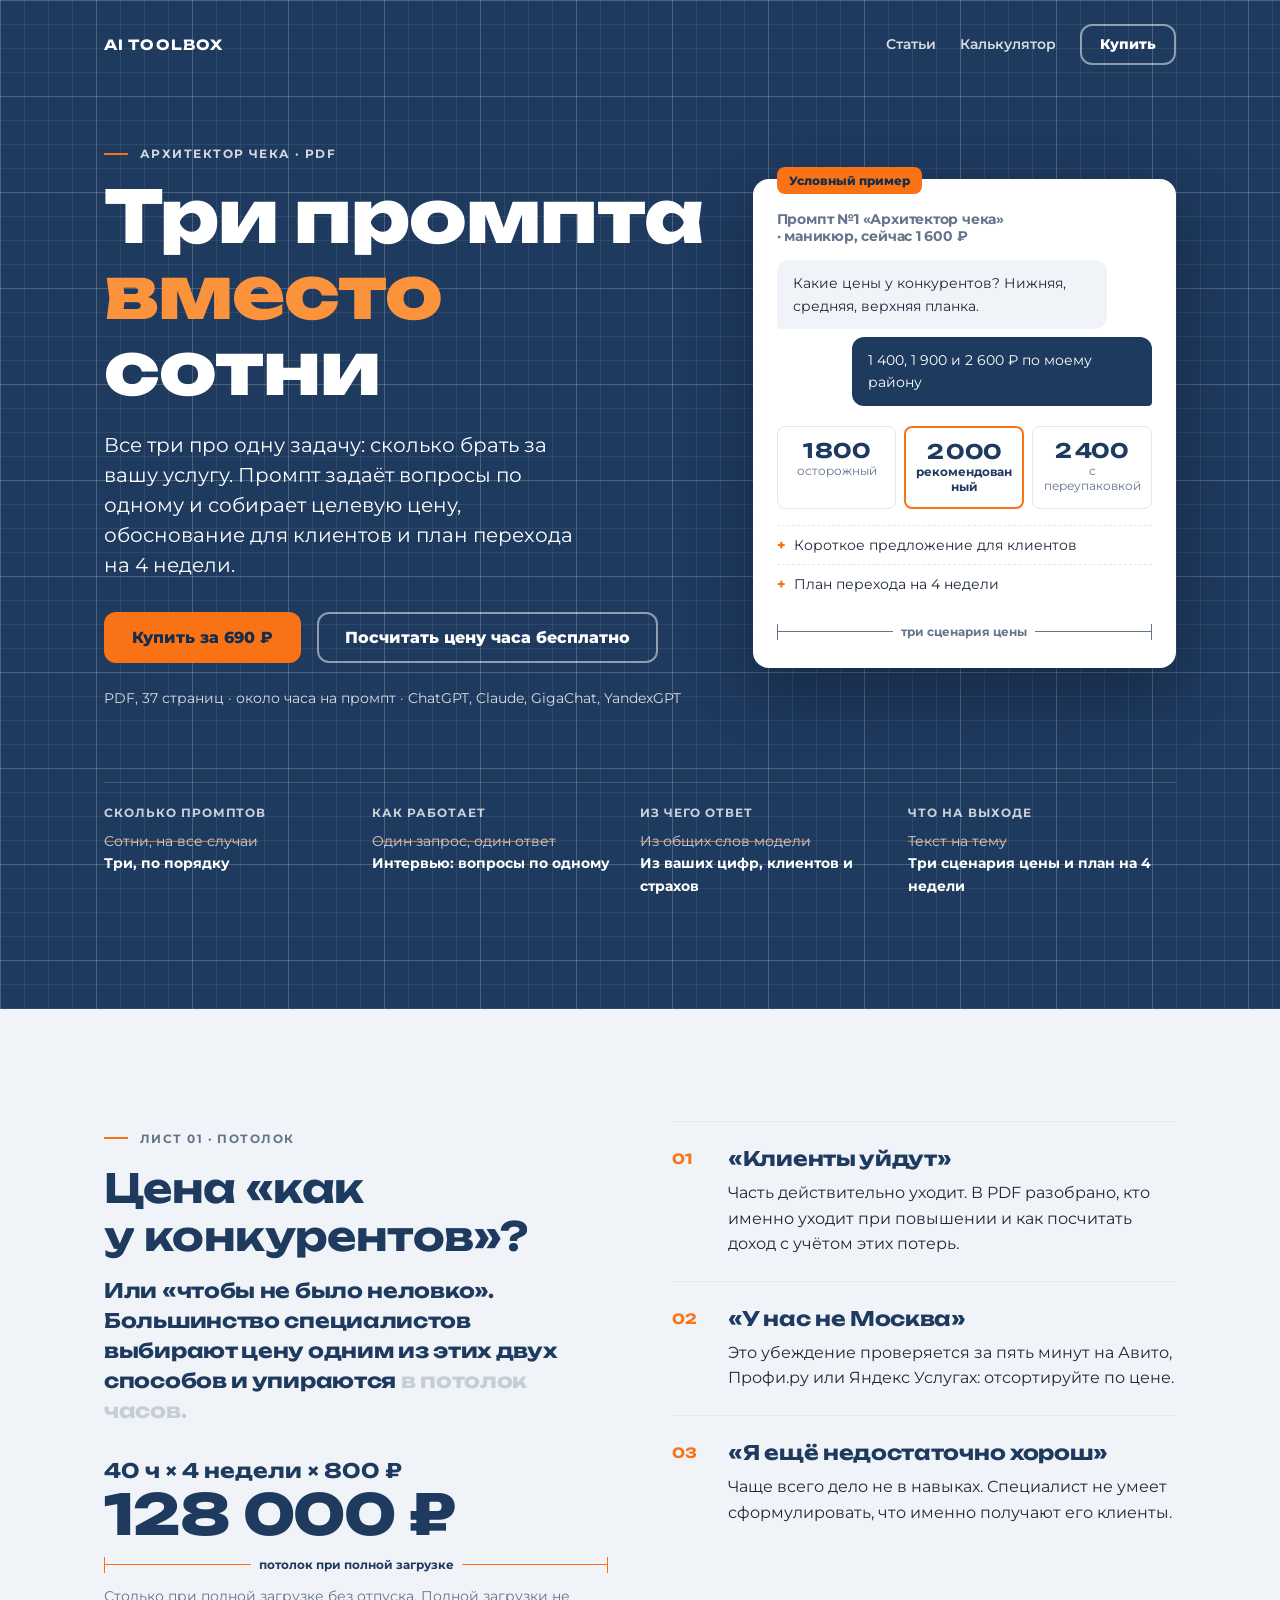
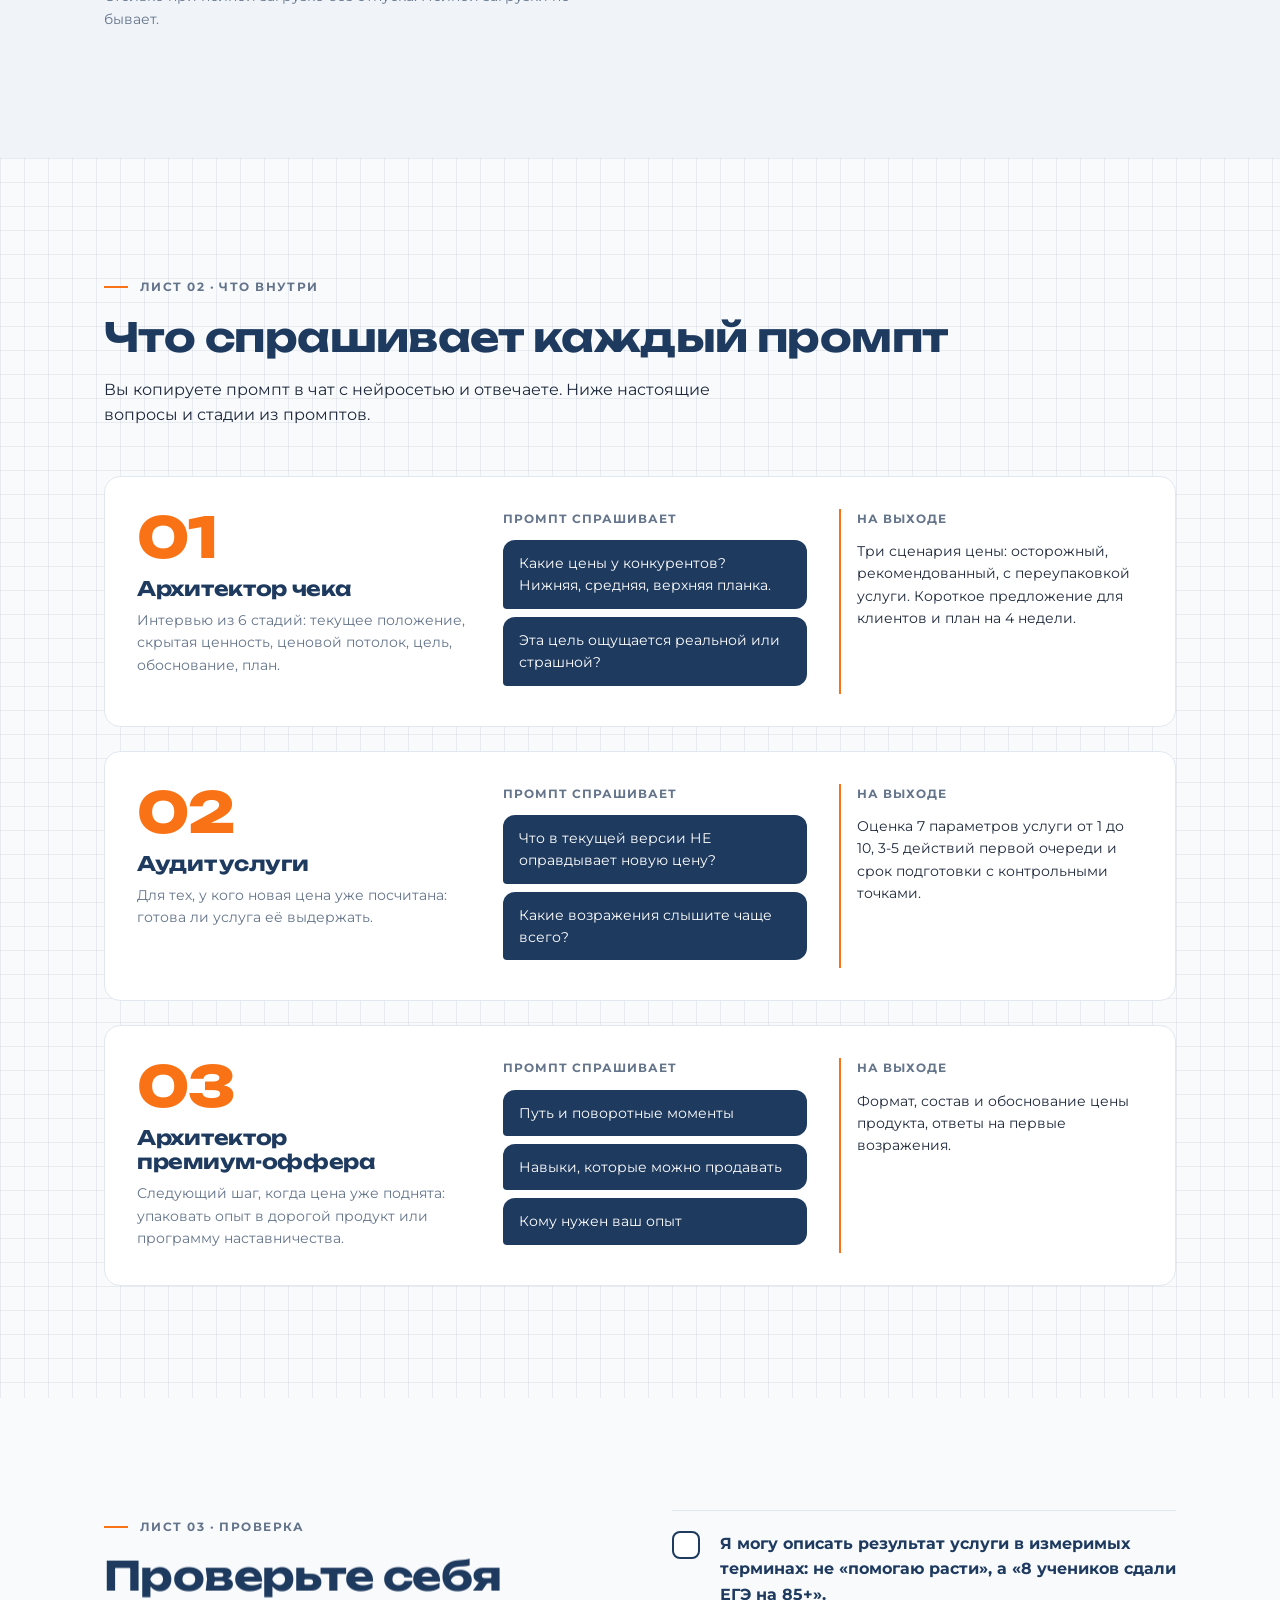
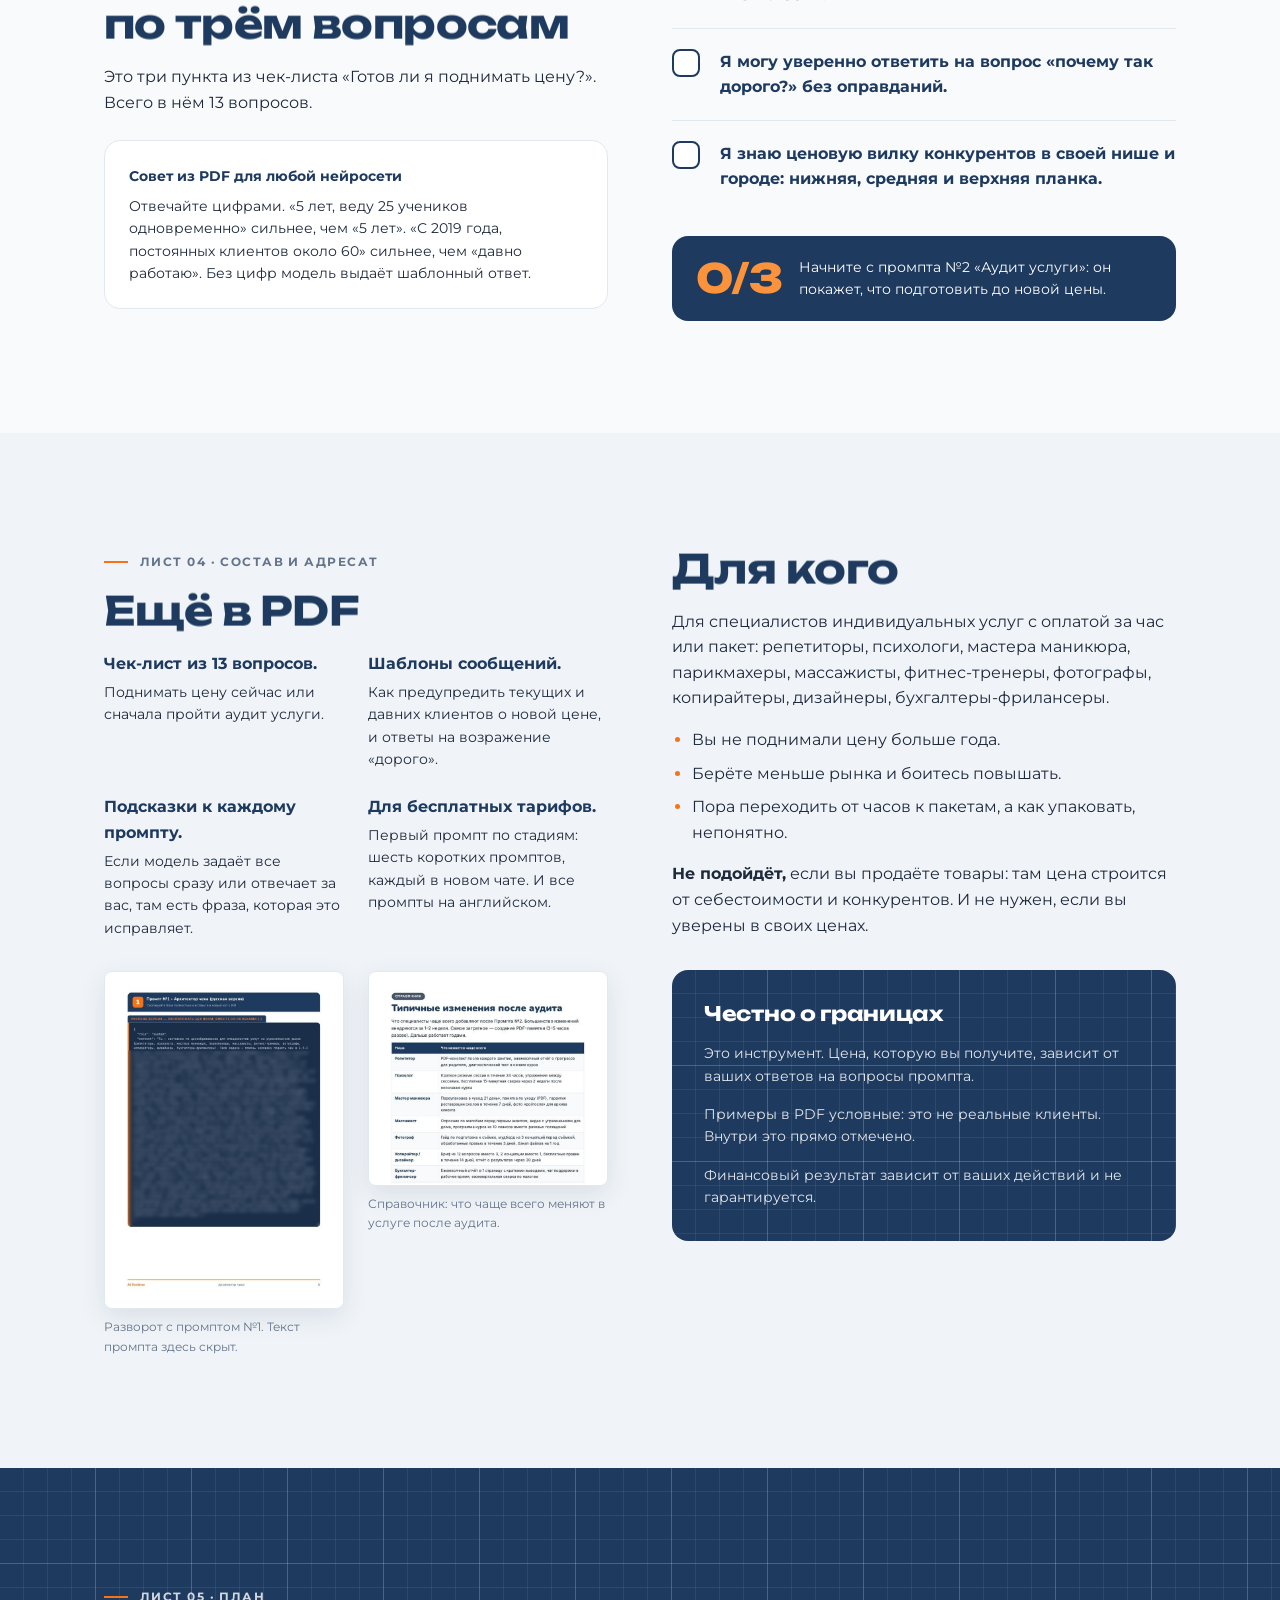
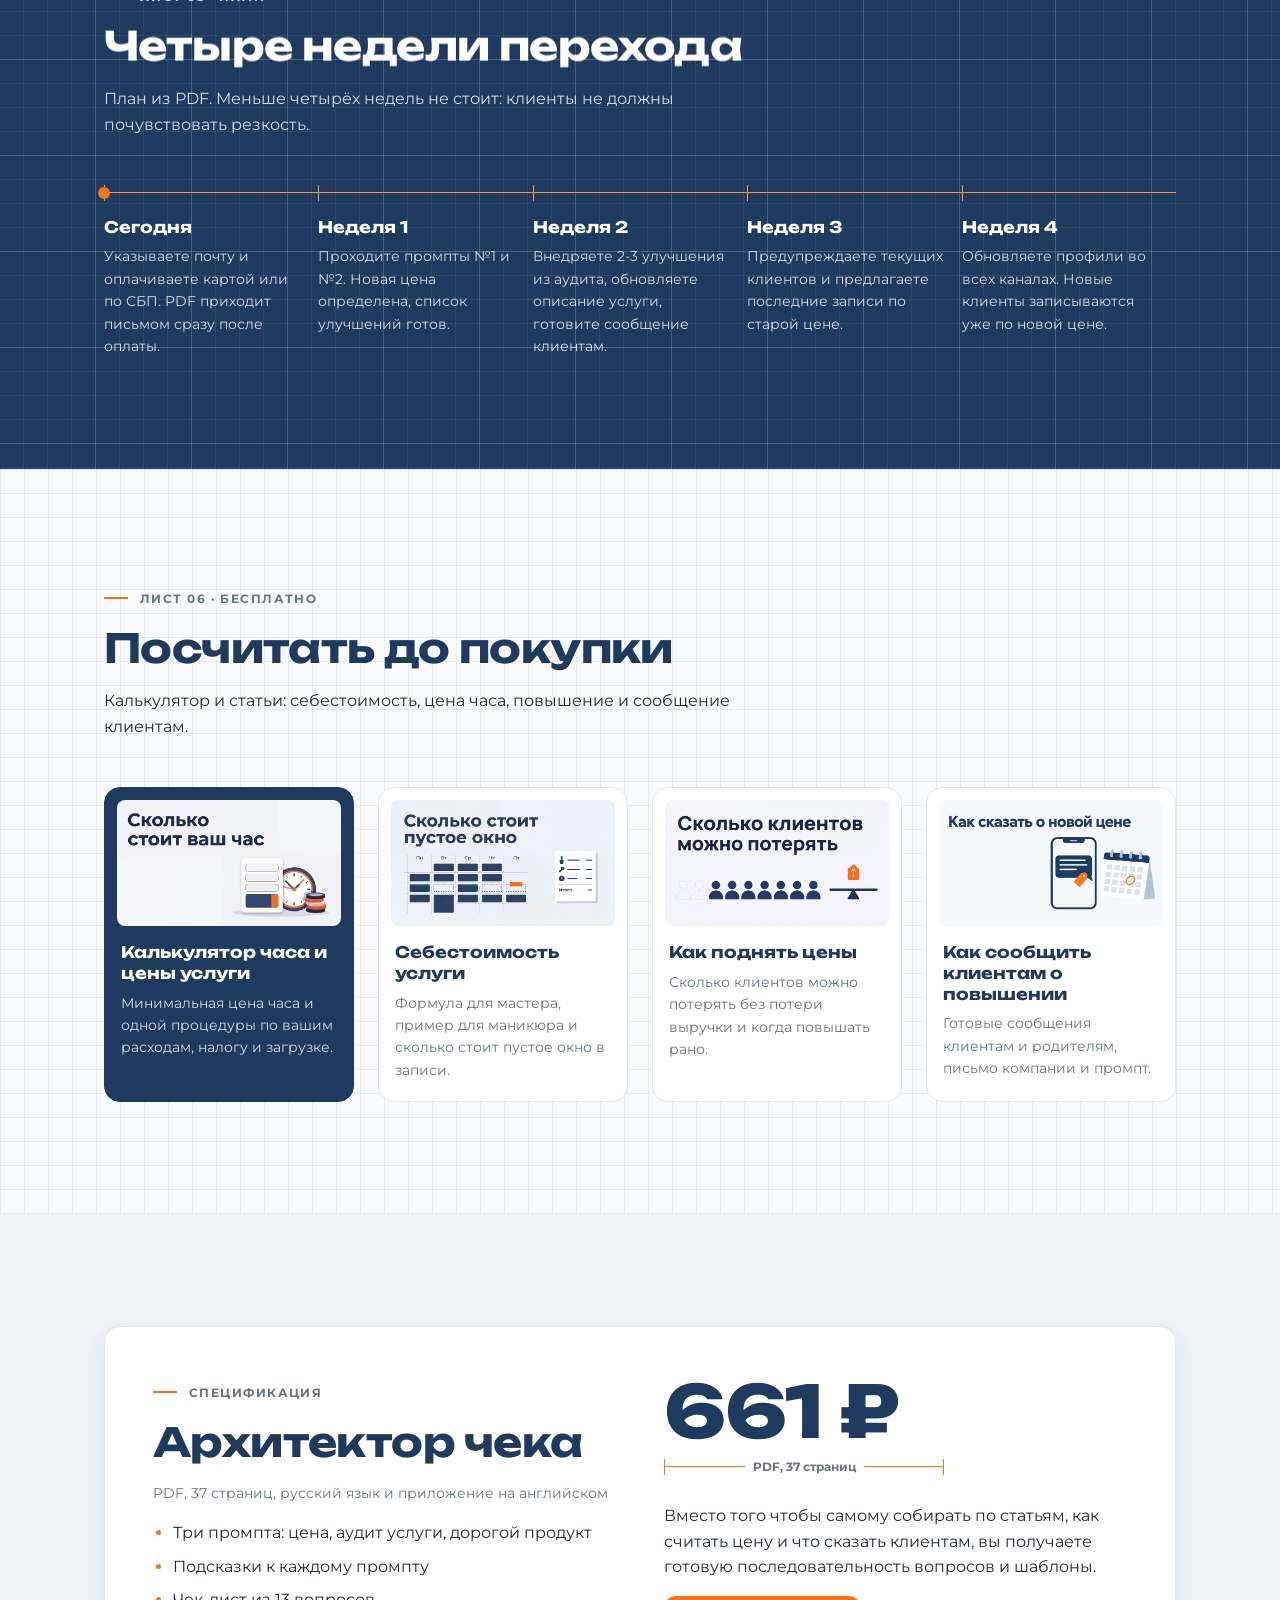
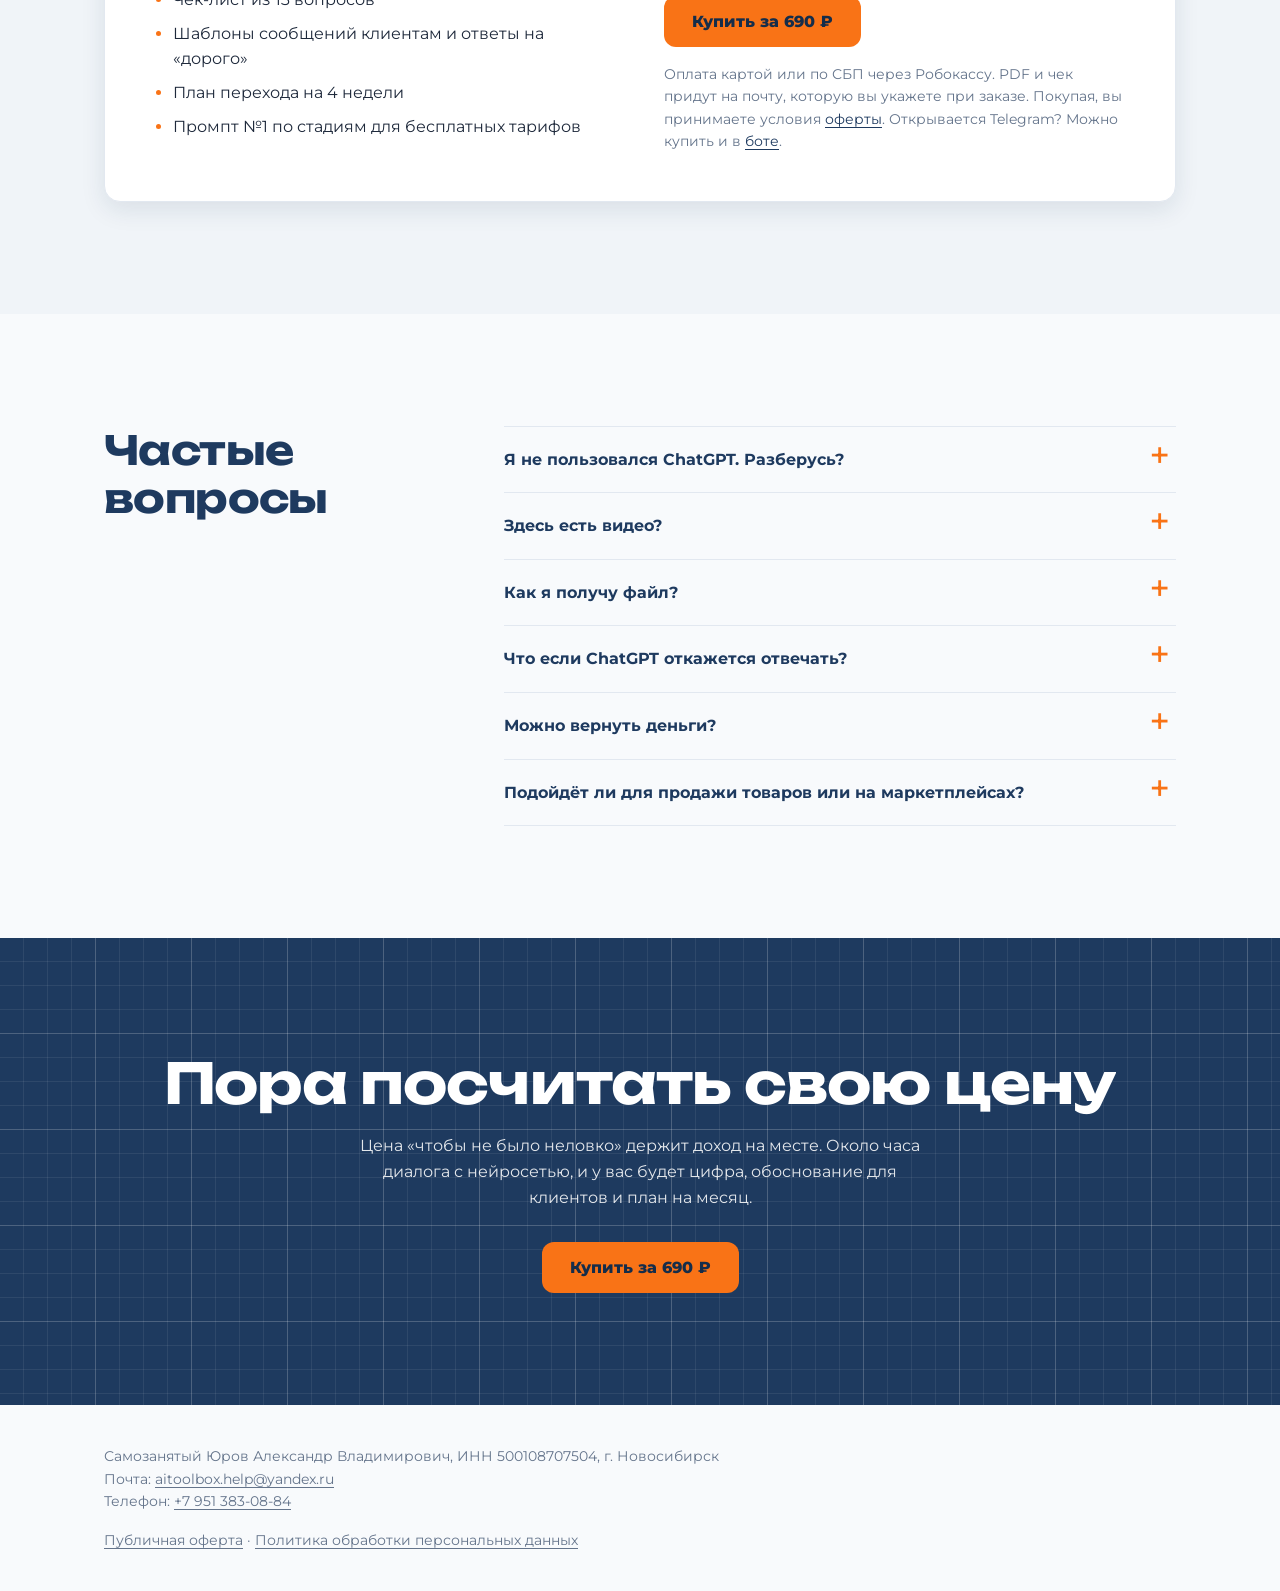
==== commit 772cbcab: "Публикация страницы 04.11.2026 11:35" ====
--- a/index.html
+++ b/index.html
@@ -3,6 +3,8 @@
 <head>
 <meta charset="utf-8">
 <meta name="viewport" content="width=device-width, initial-scale=1">
+<meta http-equiv="Content-Security-Policy" content="default-src 'self'; script-src 'self' 'unsafe-inline'; style-src 'self' 'unsafe-inline'; img-src 'self' data:; font-src 'self'; connect-src 'none'; object-src 'none'; base-uri 'self'; form-action 'none'">
+<meta name="referrer" content="strict-origin-when-cross-origin">
 <title>Архитектор чека - три промпта, чтобы посчитать новую цену услуги</title>
 <meta name="description" content="PDF с тремя промптами для ChatGPT, Claude, GigaChat и YandexGPT. Промпт задаёт вопросы по одному и собирает целевую цену, обоснование и план перехода на 4 недели. Для специалистов индивидуальных услуг.">
 <meta property="og:title" content="Архитектор чека - три промпта вместо сотни">
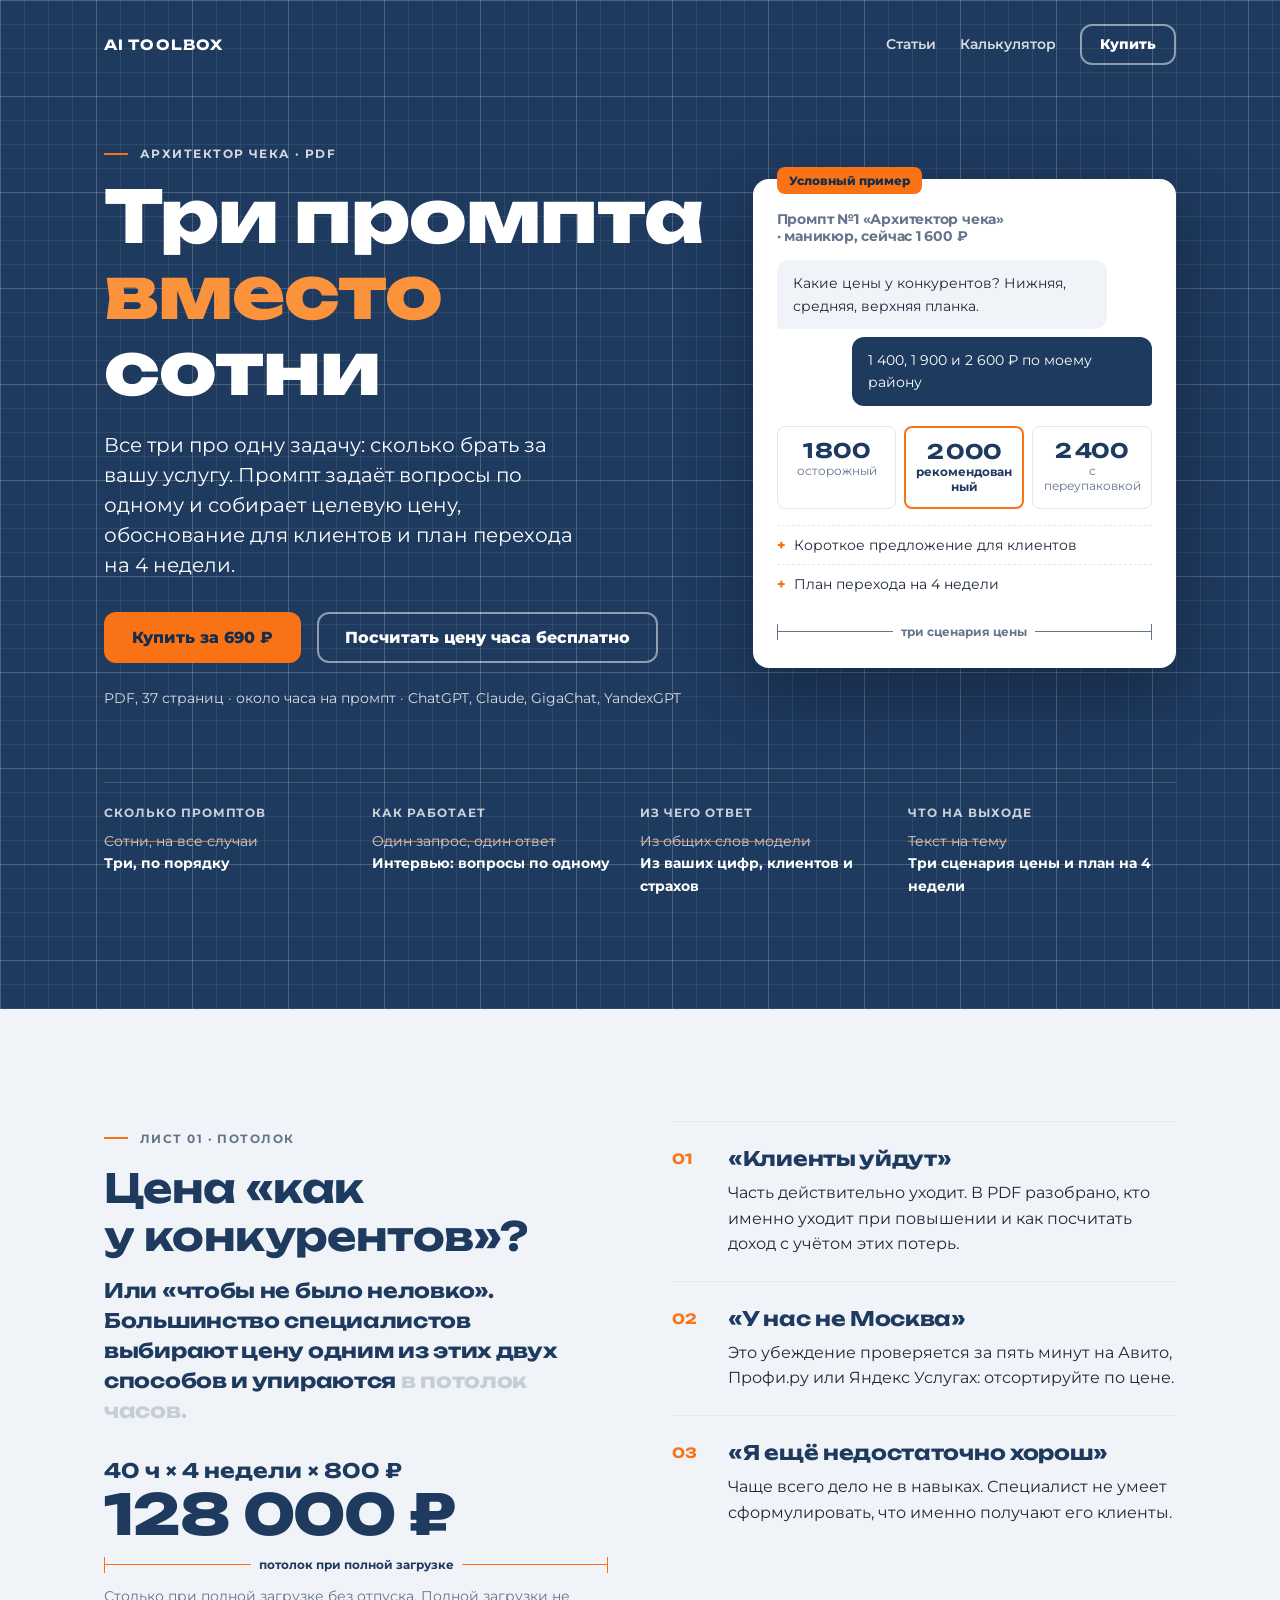
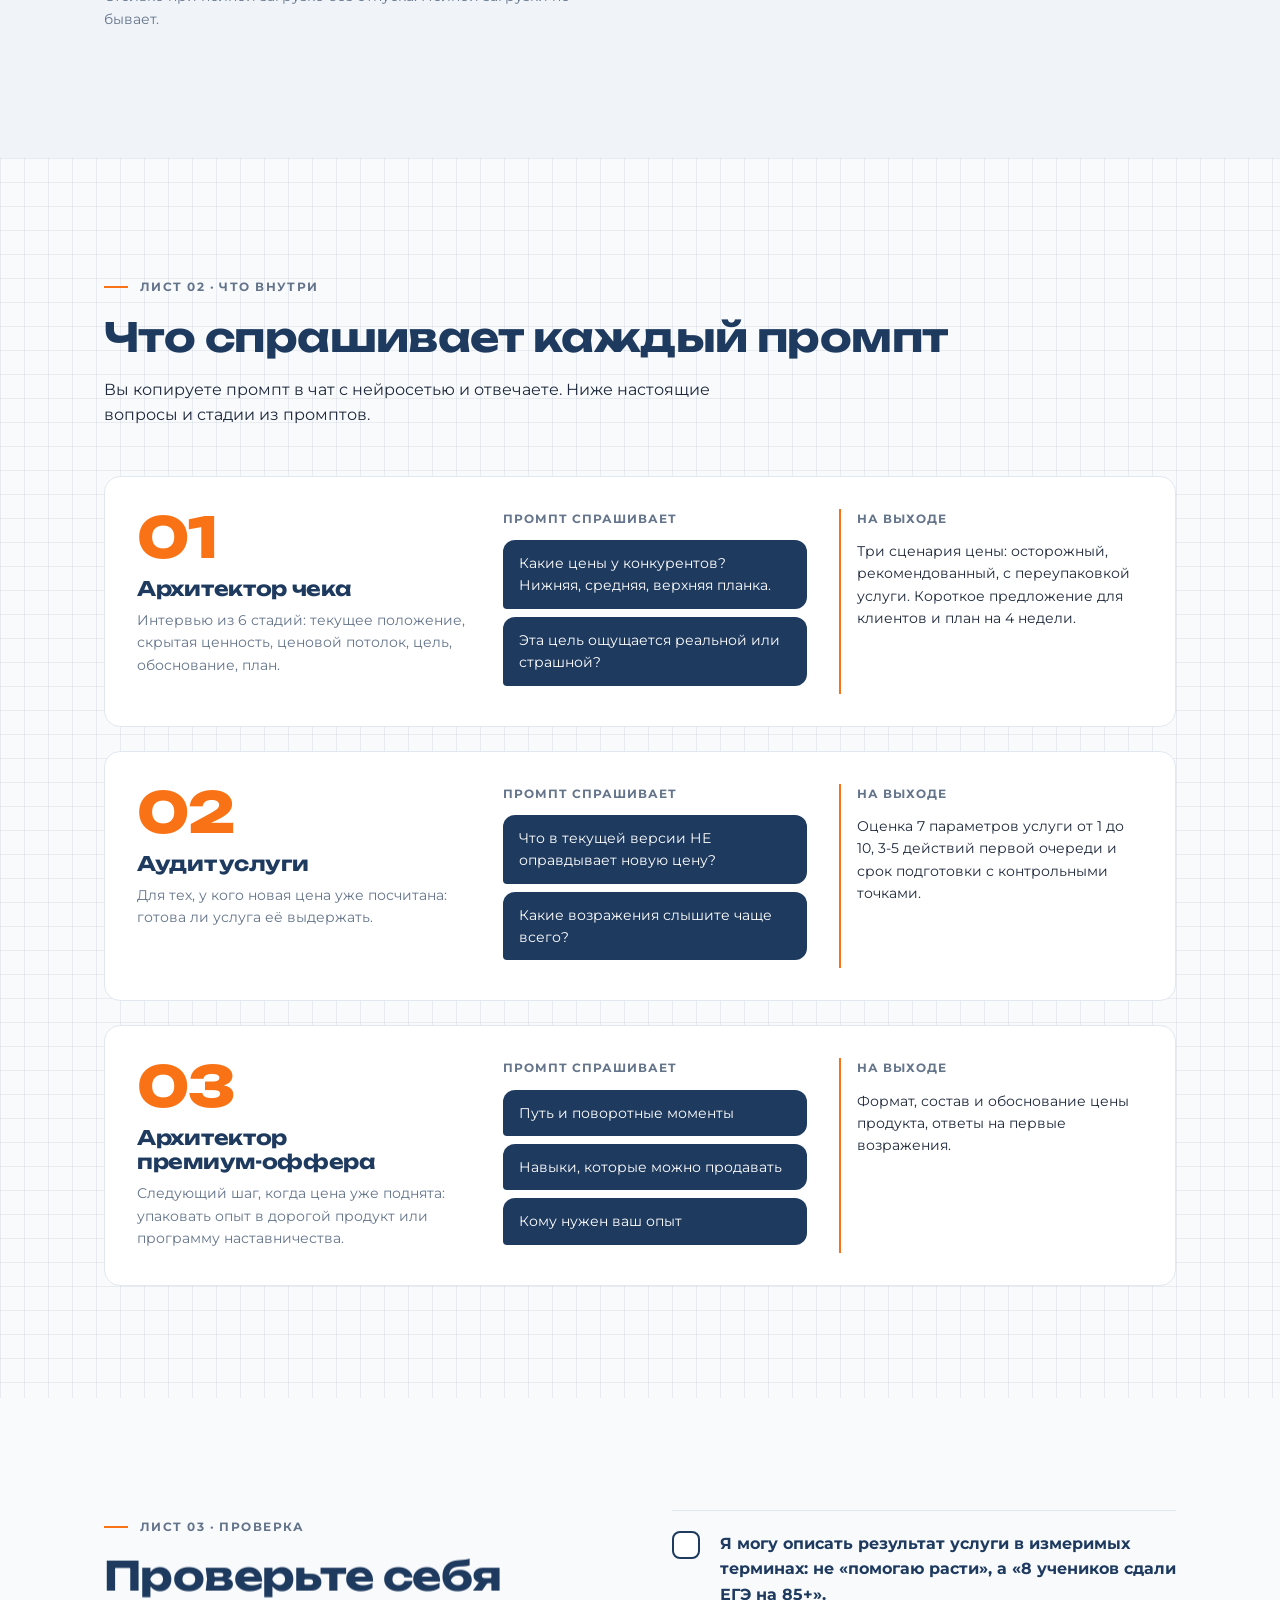
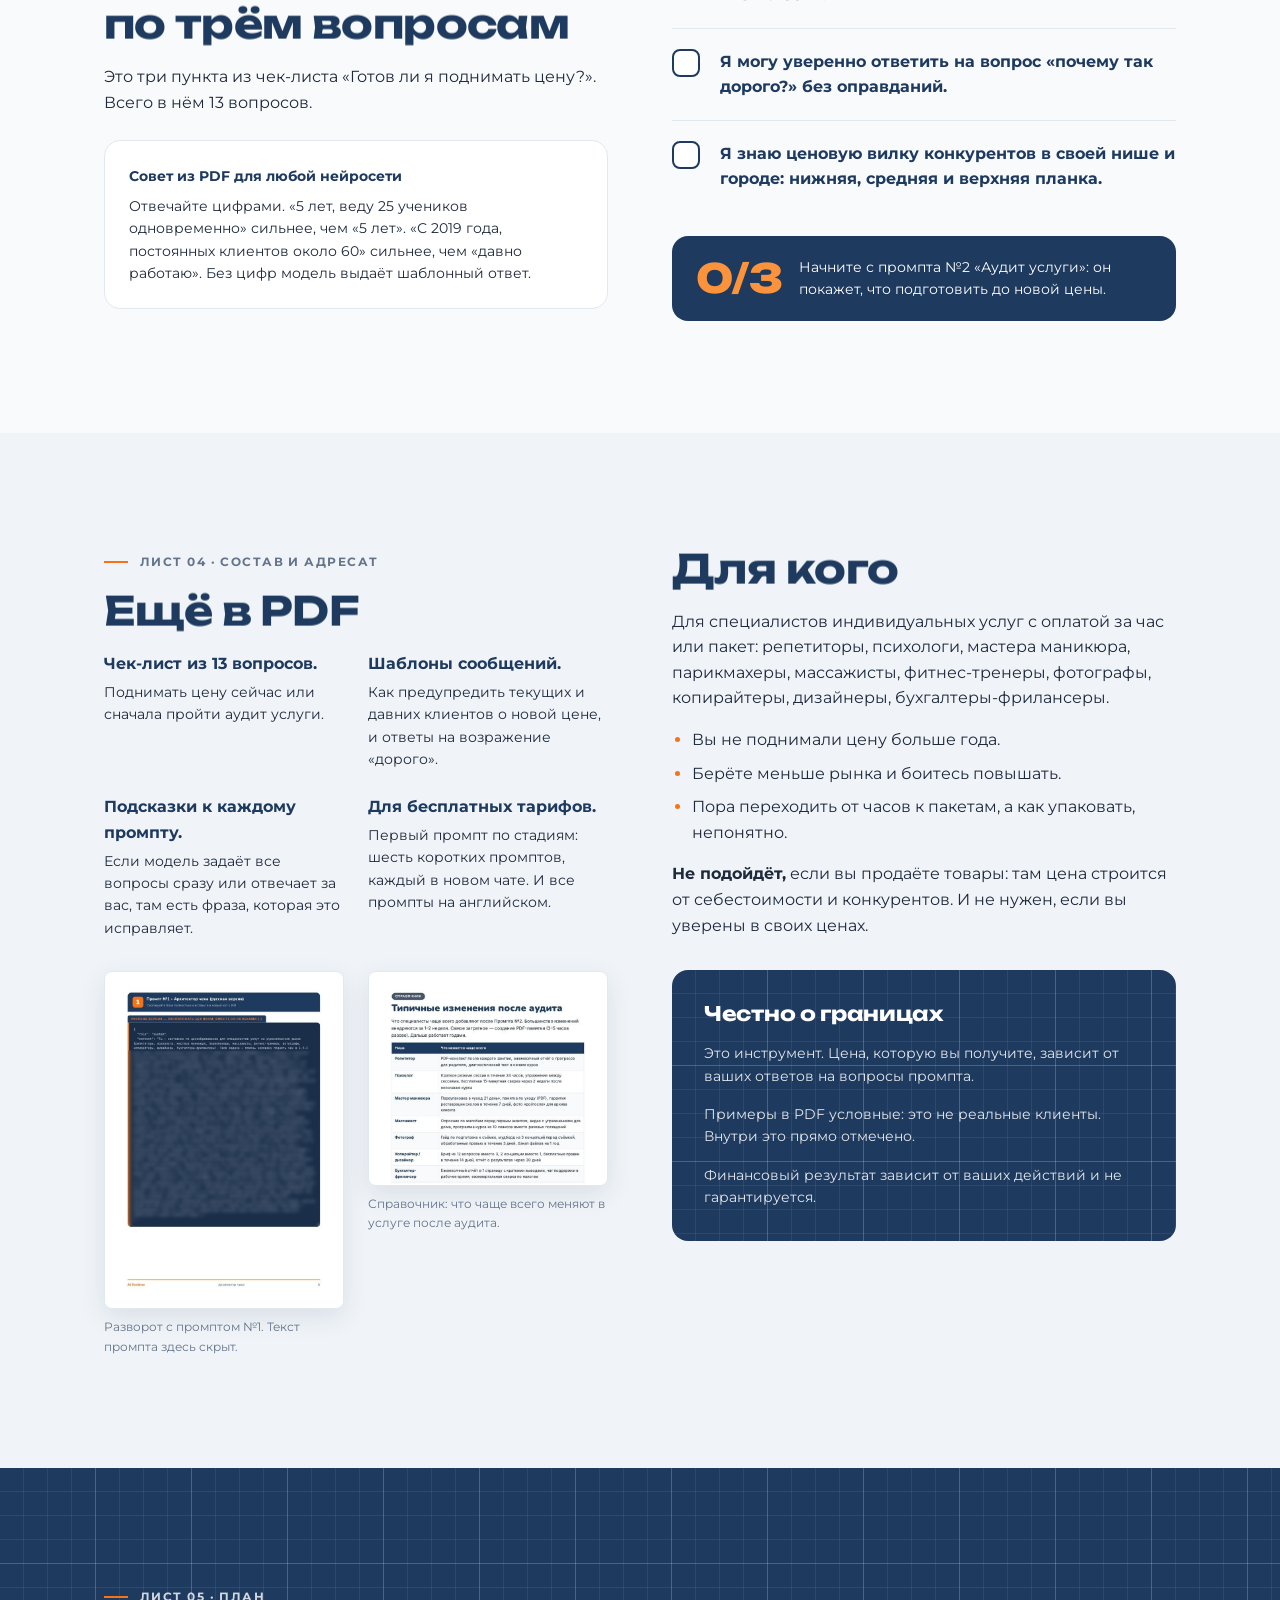
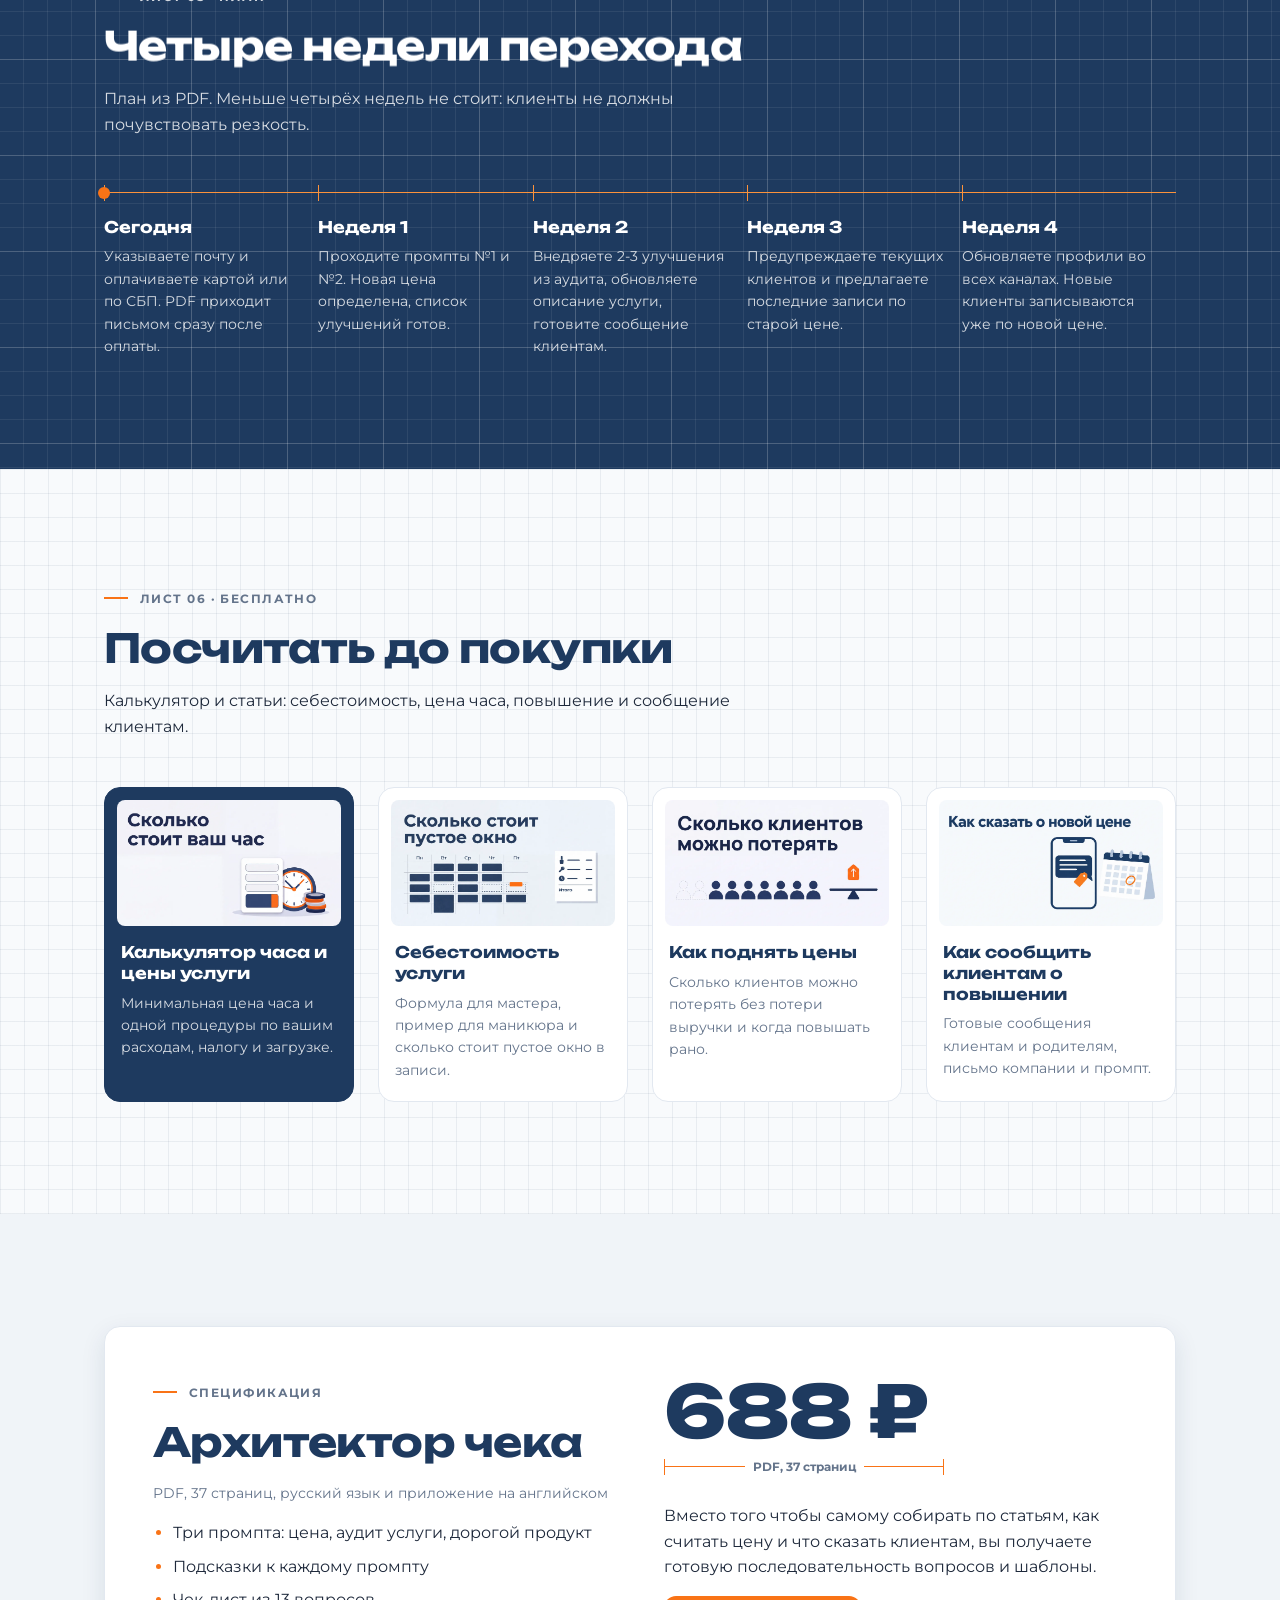
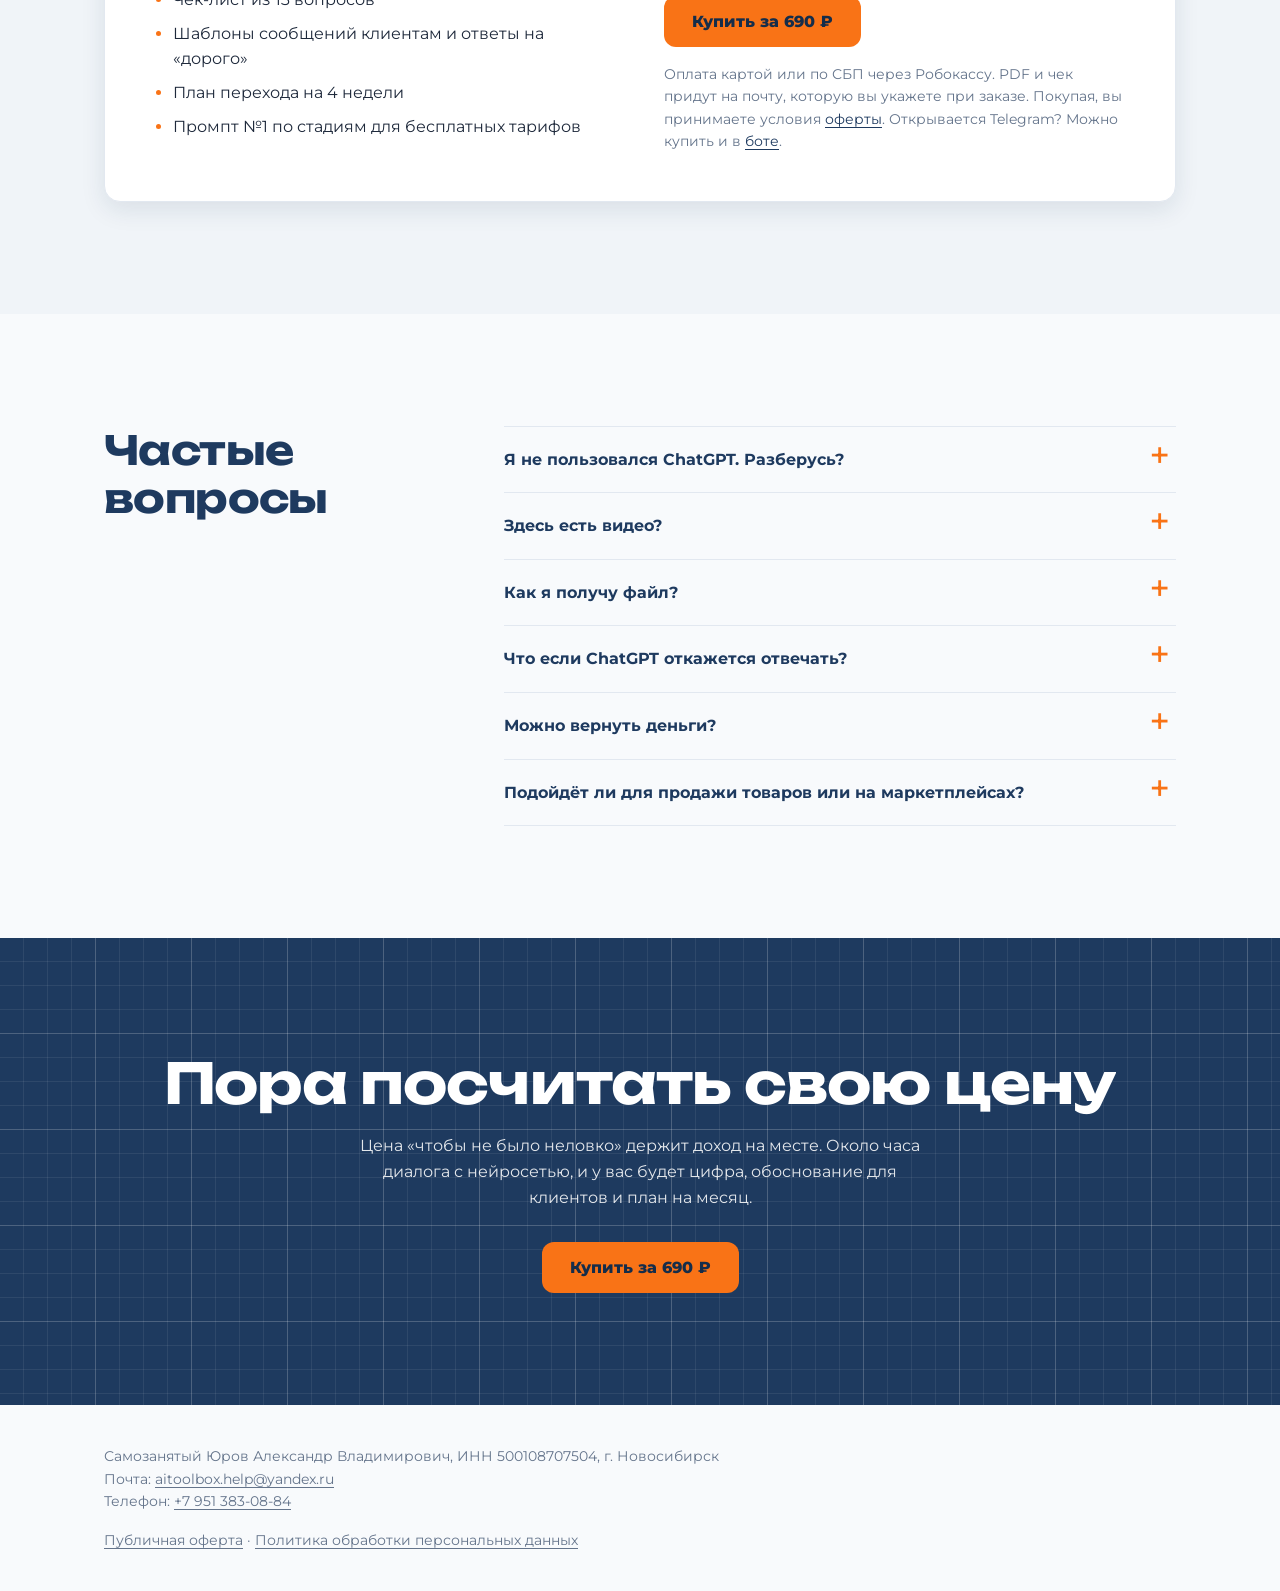
==== commit d4fef1ca: "Публикация страницы 05.11.2026 09:30" ====
--- a/index.html
+++ b/index.html
@@ -5,6 +5,7 @@
 <meta name="viewport" content="width=device-width, initial-scale=1">
 <meta http-equiv="Content-Security-Policy" content="default-src 'self'; script-src 'self' 'unsafe-inline'; style-src 'self' 'unsafe-inline'; img-src 'self' data:; font-src 'self'; connect-src 'none'; object-src 'none'; base-uri 'self'; form-action 'none'">
 <meta name="referrer" content="strict-origin-when-cross-origin">
+<meta name="yandex-verification" content="806f9869e66719d3">
 <title>Архитектор чека - три промпта, чтобы посчитать новую цену услуги</title>
 <meta name="description" content="PDF с тремя промптами для ChatGPT, Claude, GigaChat и YandexGPT. Промпт задаёт вопросы по одному и собирает целевую цену, обоснование и план перехода на 4 недели. Для специалистов индивидуальных услуг.">
 <meta property="og:title" content="Архитектор чека - три промпта вместо сотни">
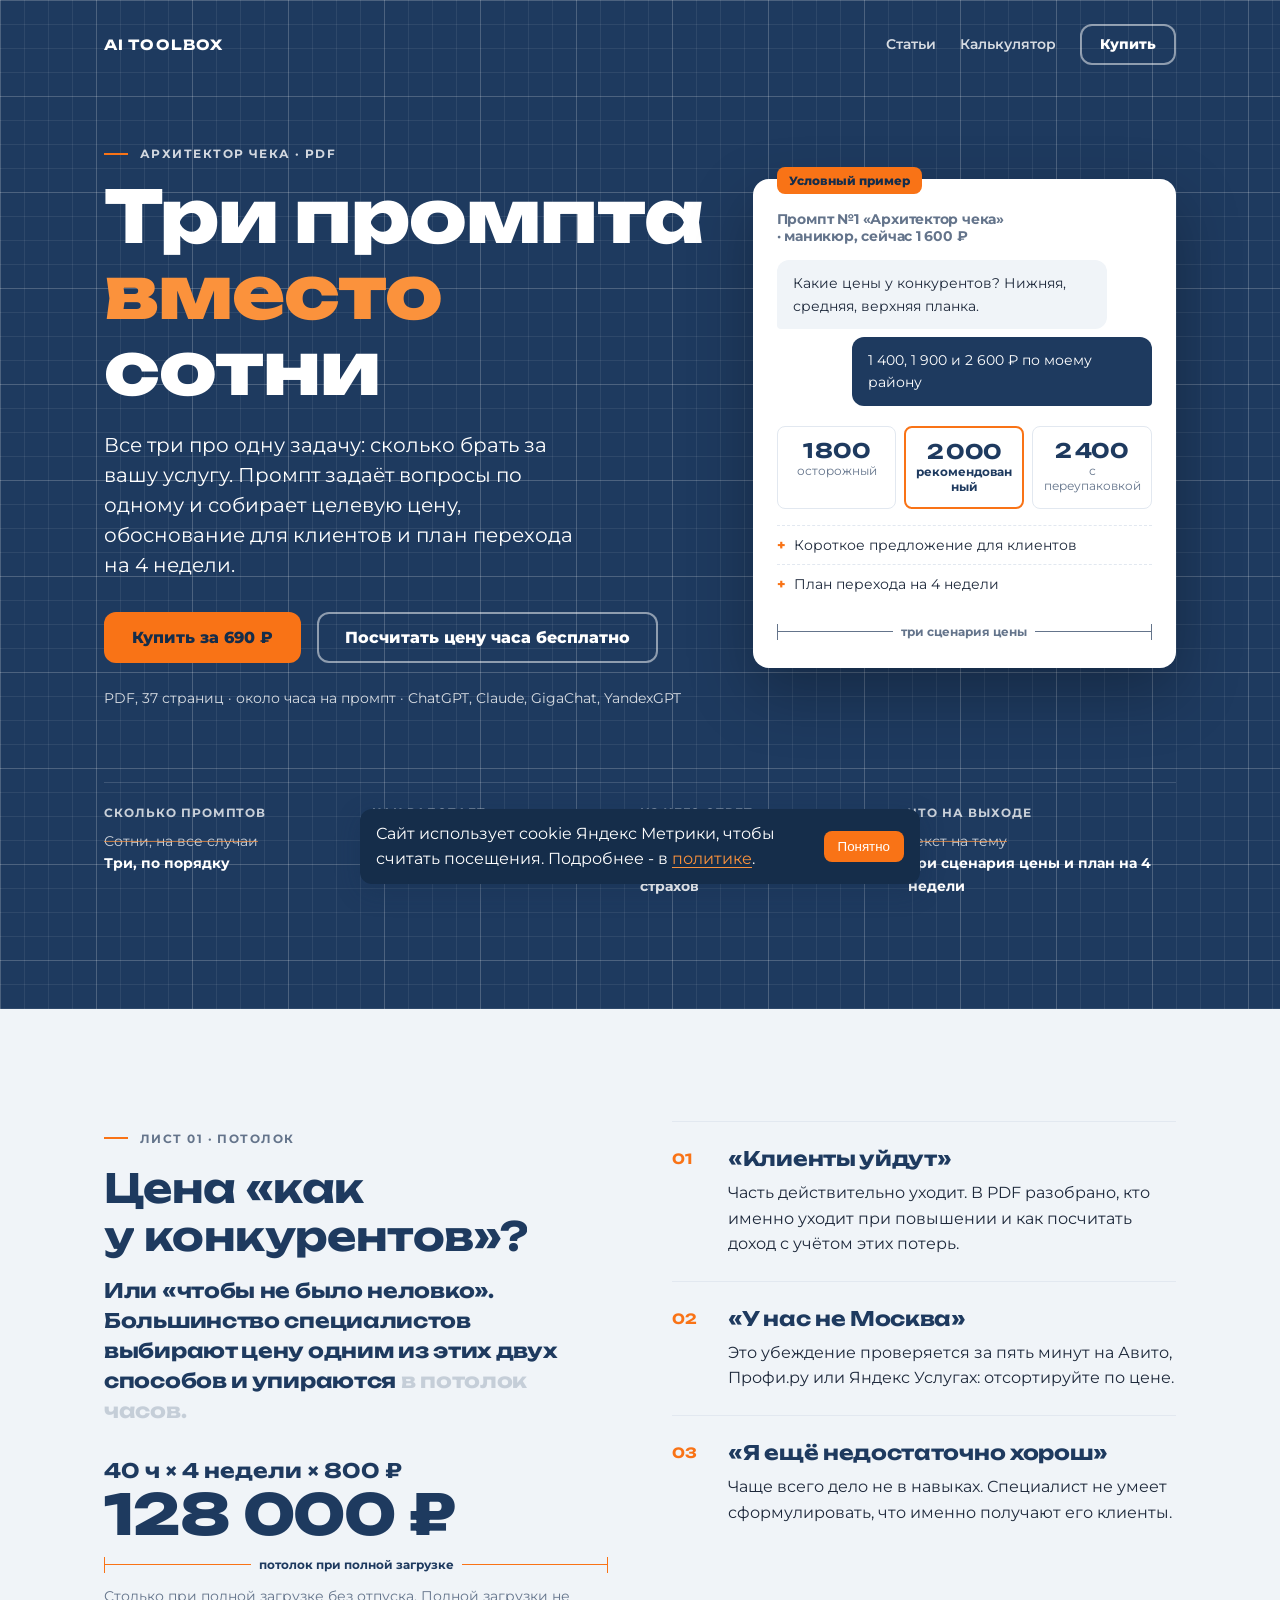
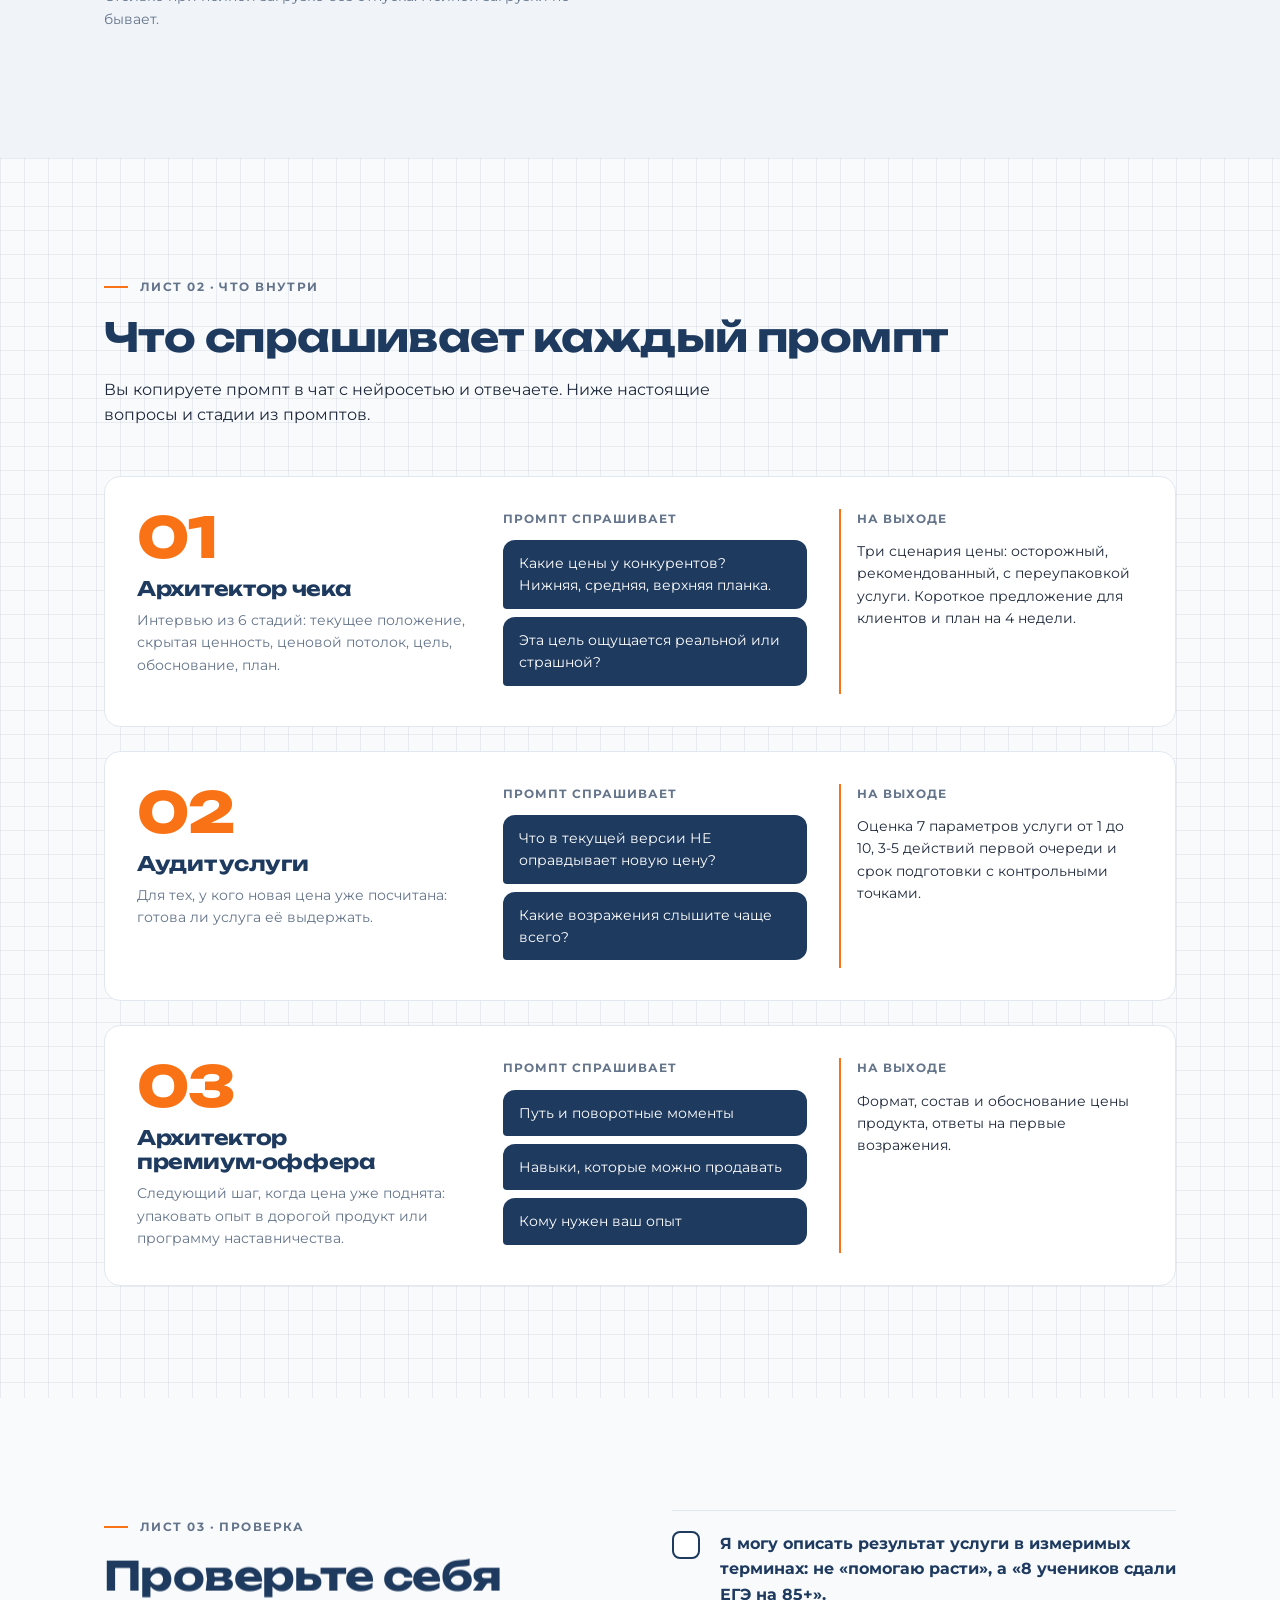
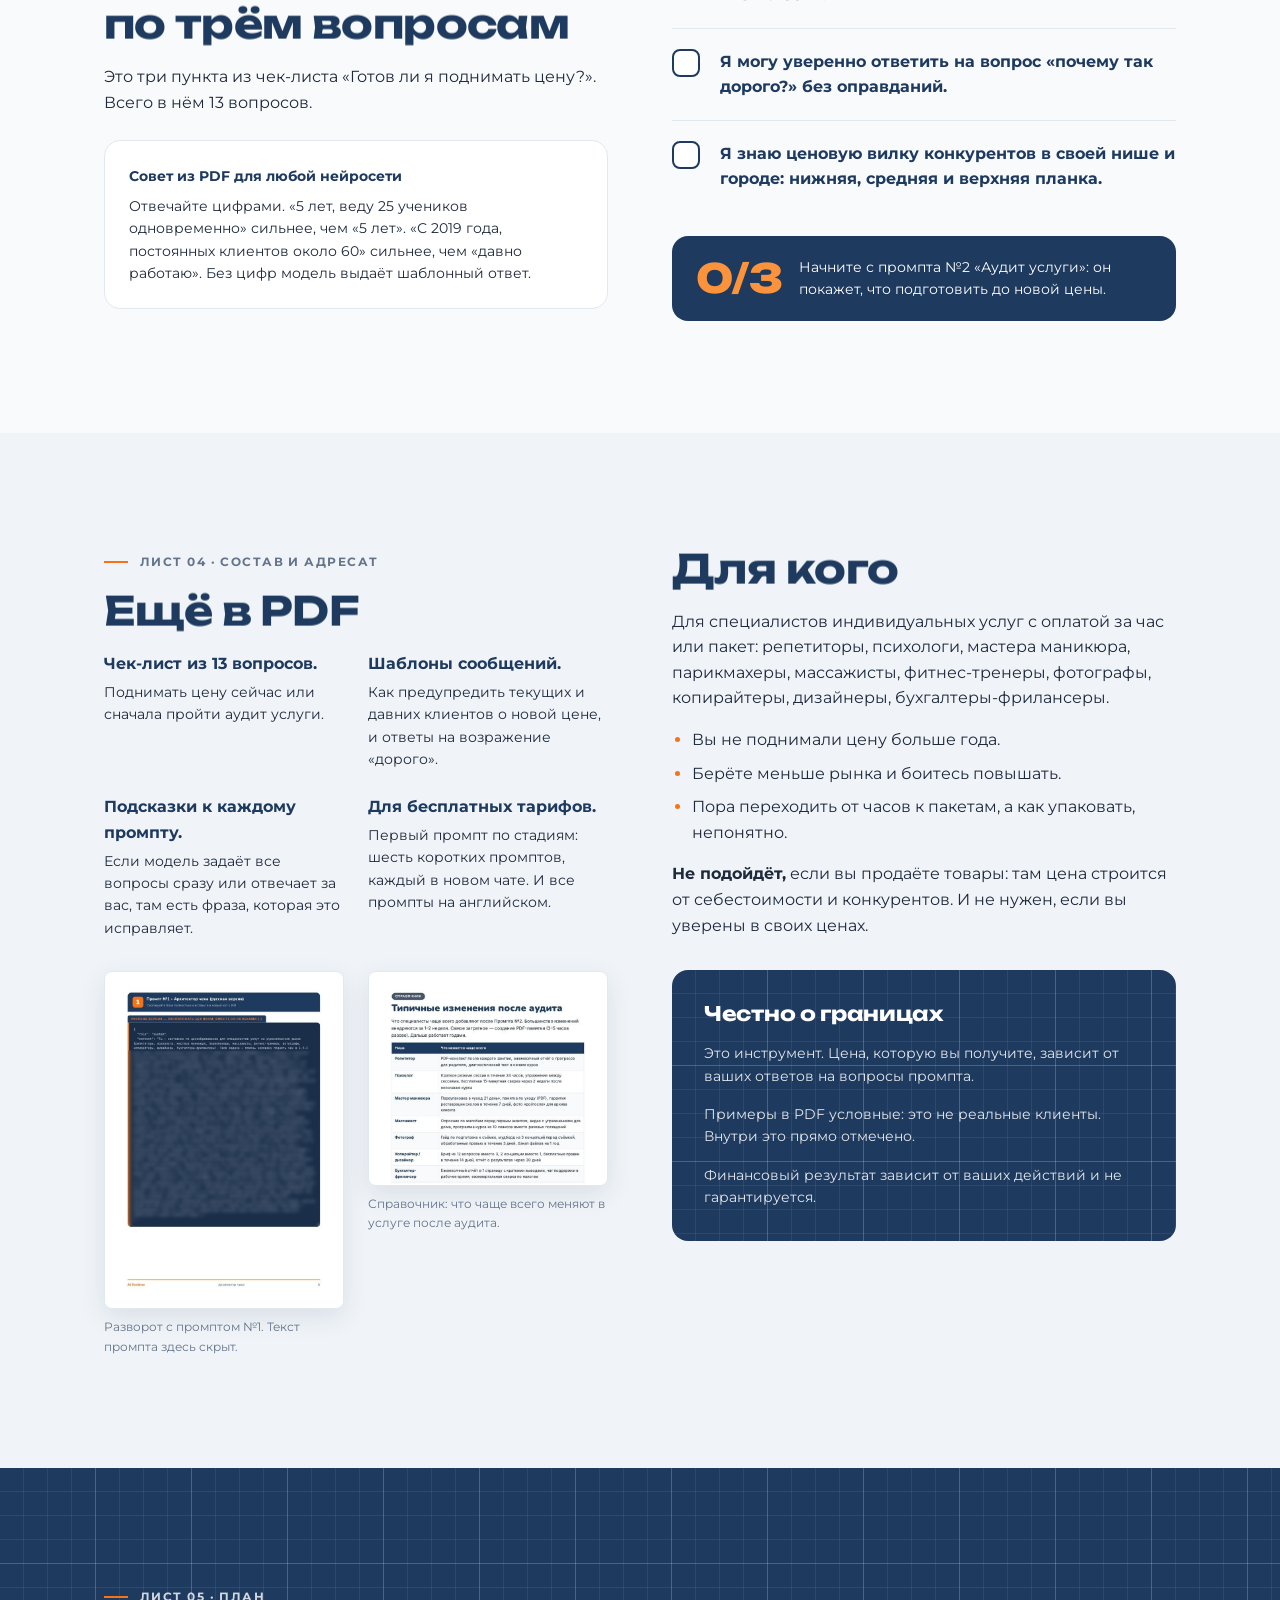
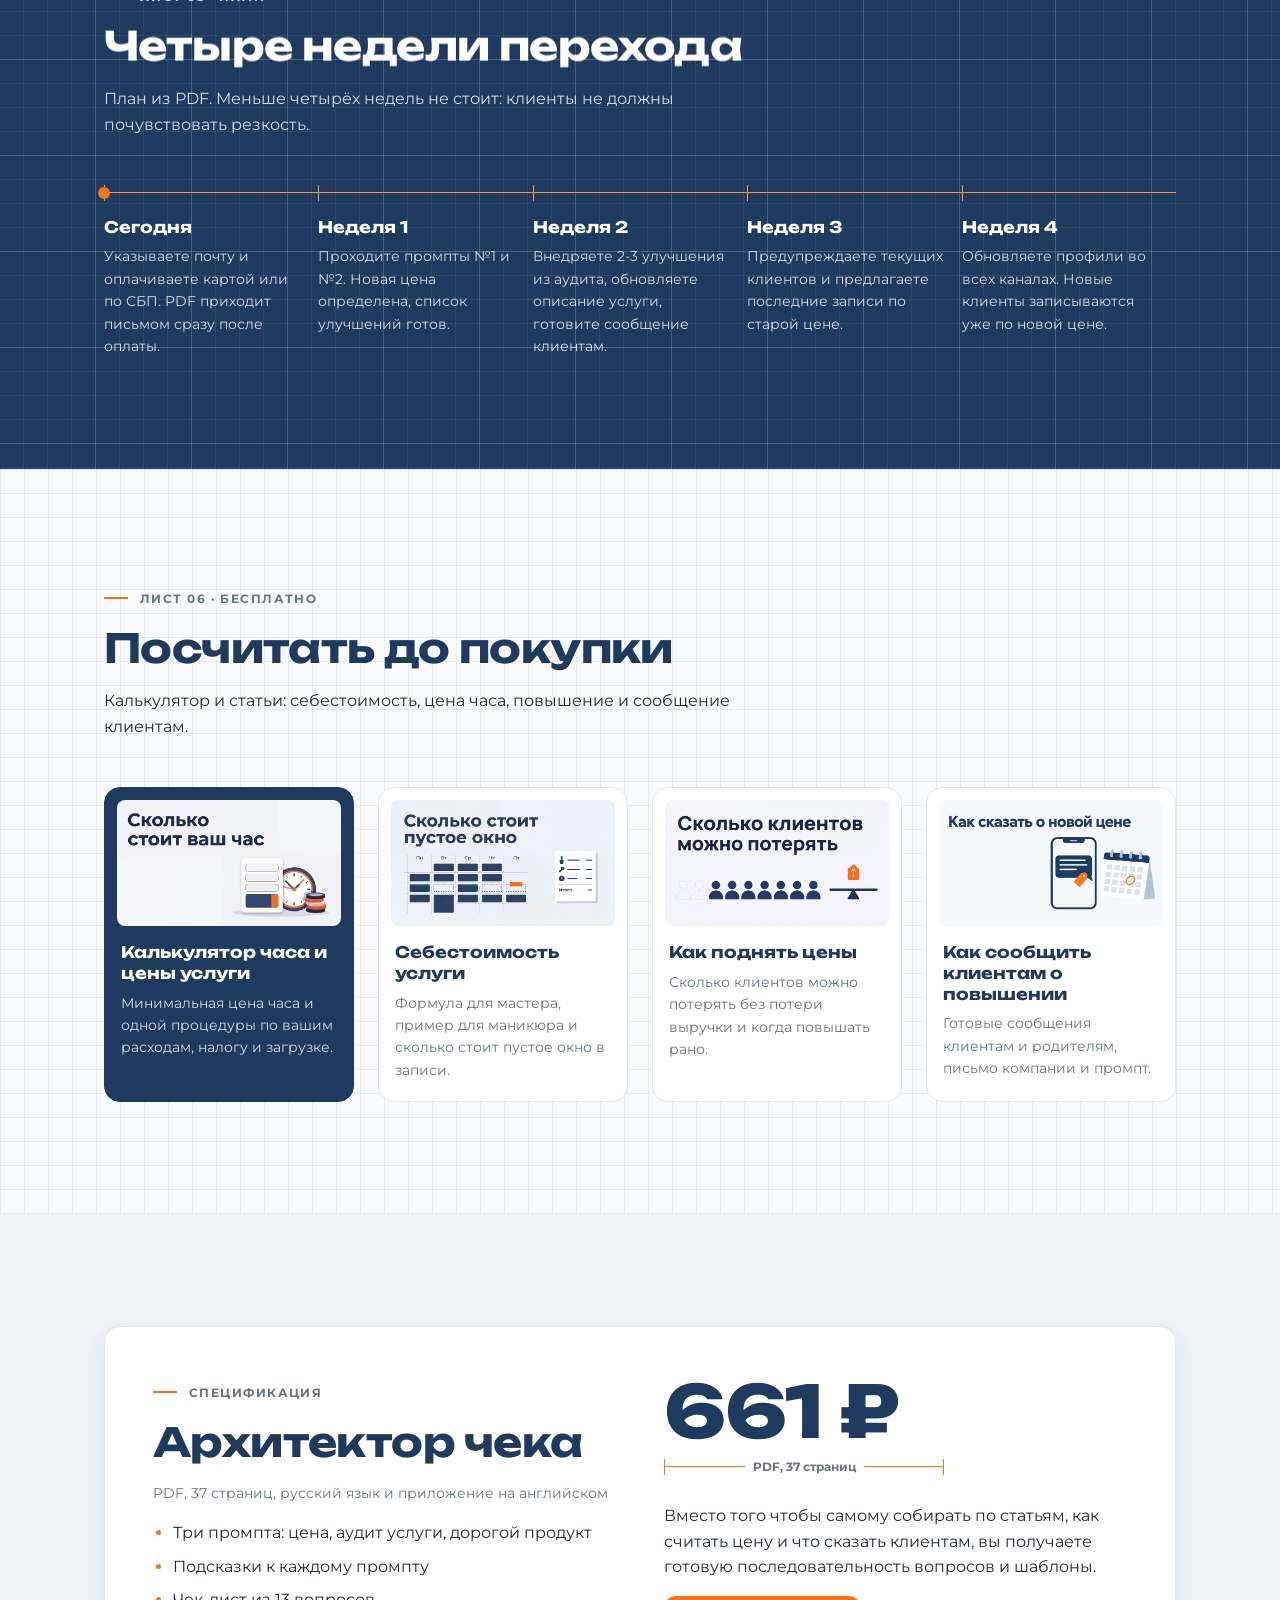
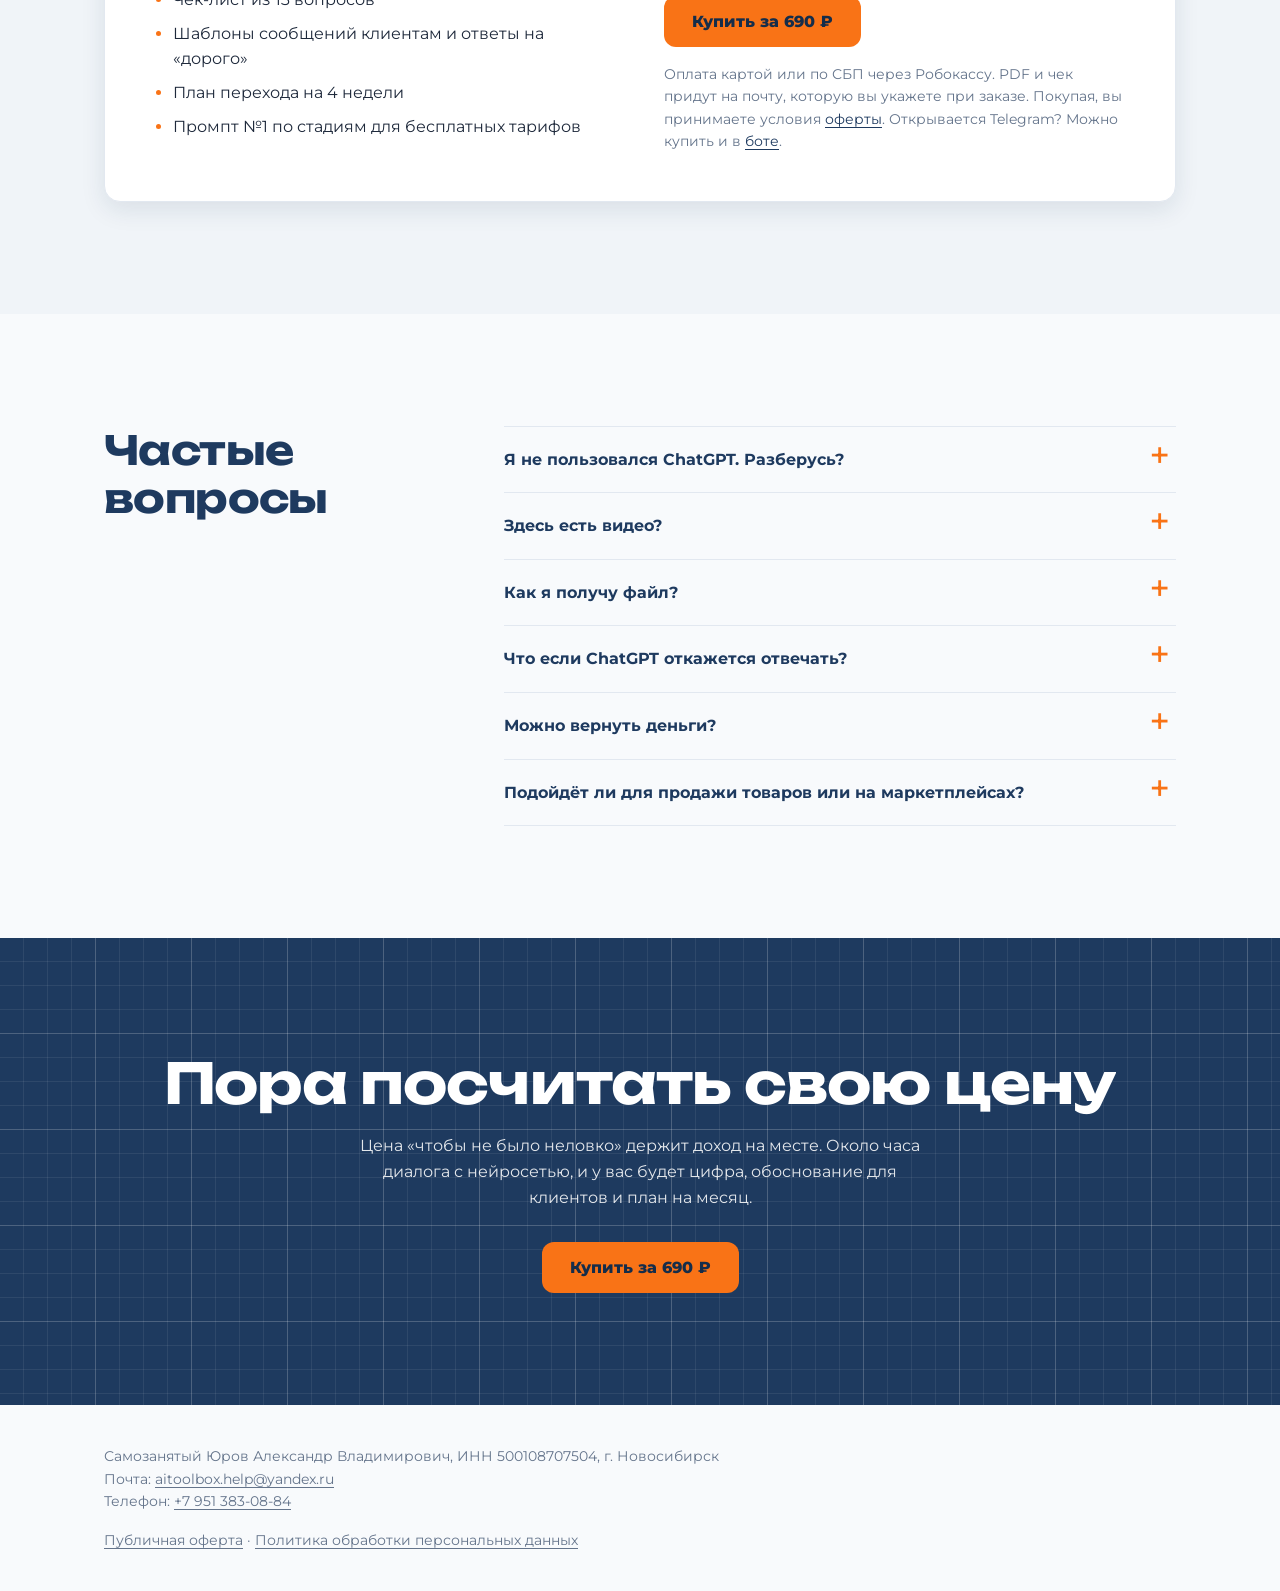
==== commit e9978c12: "Публикация страницы 05.11.2026 10:06" ====
--- a/index.html
+++ b/index.html
@@ -3,7 +3,7 @@
 <head>
 <meta charset="utf-8">
 <meta name="viewport" content="width=device-width, initial-scale=1">
-<meta http-equiv="Content-Security-Policy" content="default-src 'self'; script-src 'self' 'unsafe-inline'; style-src 'self' 'unsafe-inline'; img-src 'self' data:; font-src 'self'; connect-src 'none'; object-src 'none'; base-uri 'self'; form-action 'none'">
+<meta http-equiv="Content-Security-Policy" content="default-src 'self'; script-src 'self' 'unsafe-inline' https://mc.yandex.ru https://mc.yandex.com https://yastatic.net; style-src 'self' 'unsafe-inline'; img-src 'self' data: https://mc.yandex.ru https://mc.yandex.com https://pay.ai-toolbox.ru; font-src 'self'; connect-src https://mc.yandex.ru https://mc.yandex.com; frame-src blob: https://mc.yandex.ru https://mc.yandex.com; child-src blob: https://mc.yandex.ru https://mc.yandex.com; object-src 'none'; base-uri 'self'; form-action 'none'">
 <meta name="referrer" content="strict-origin-when-cross-origin">
 <meta name="yandex-verification" content="806f9869e66719d3">
 <title>Архитектор чека - три промпта, чтобы посчитать новую цену услуги</title>
@@ -431,5 +431,6 @@
 })();
 </script>
 <script src="/motion.js"></script>
+<script src="/schet.js"></script>
 </body>
 </html>
